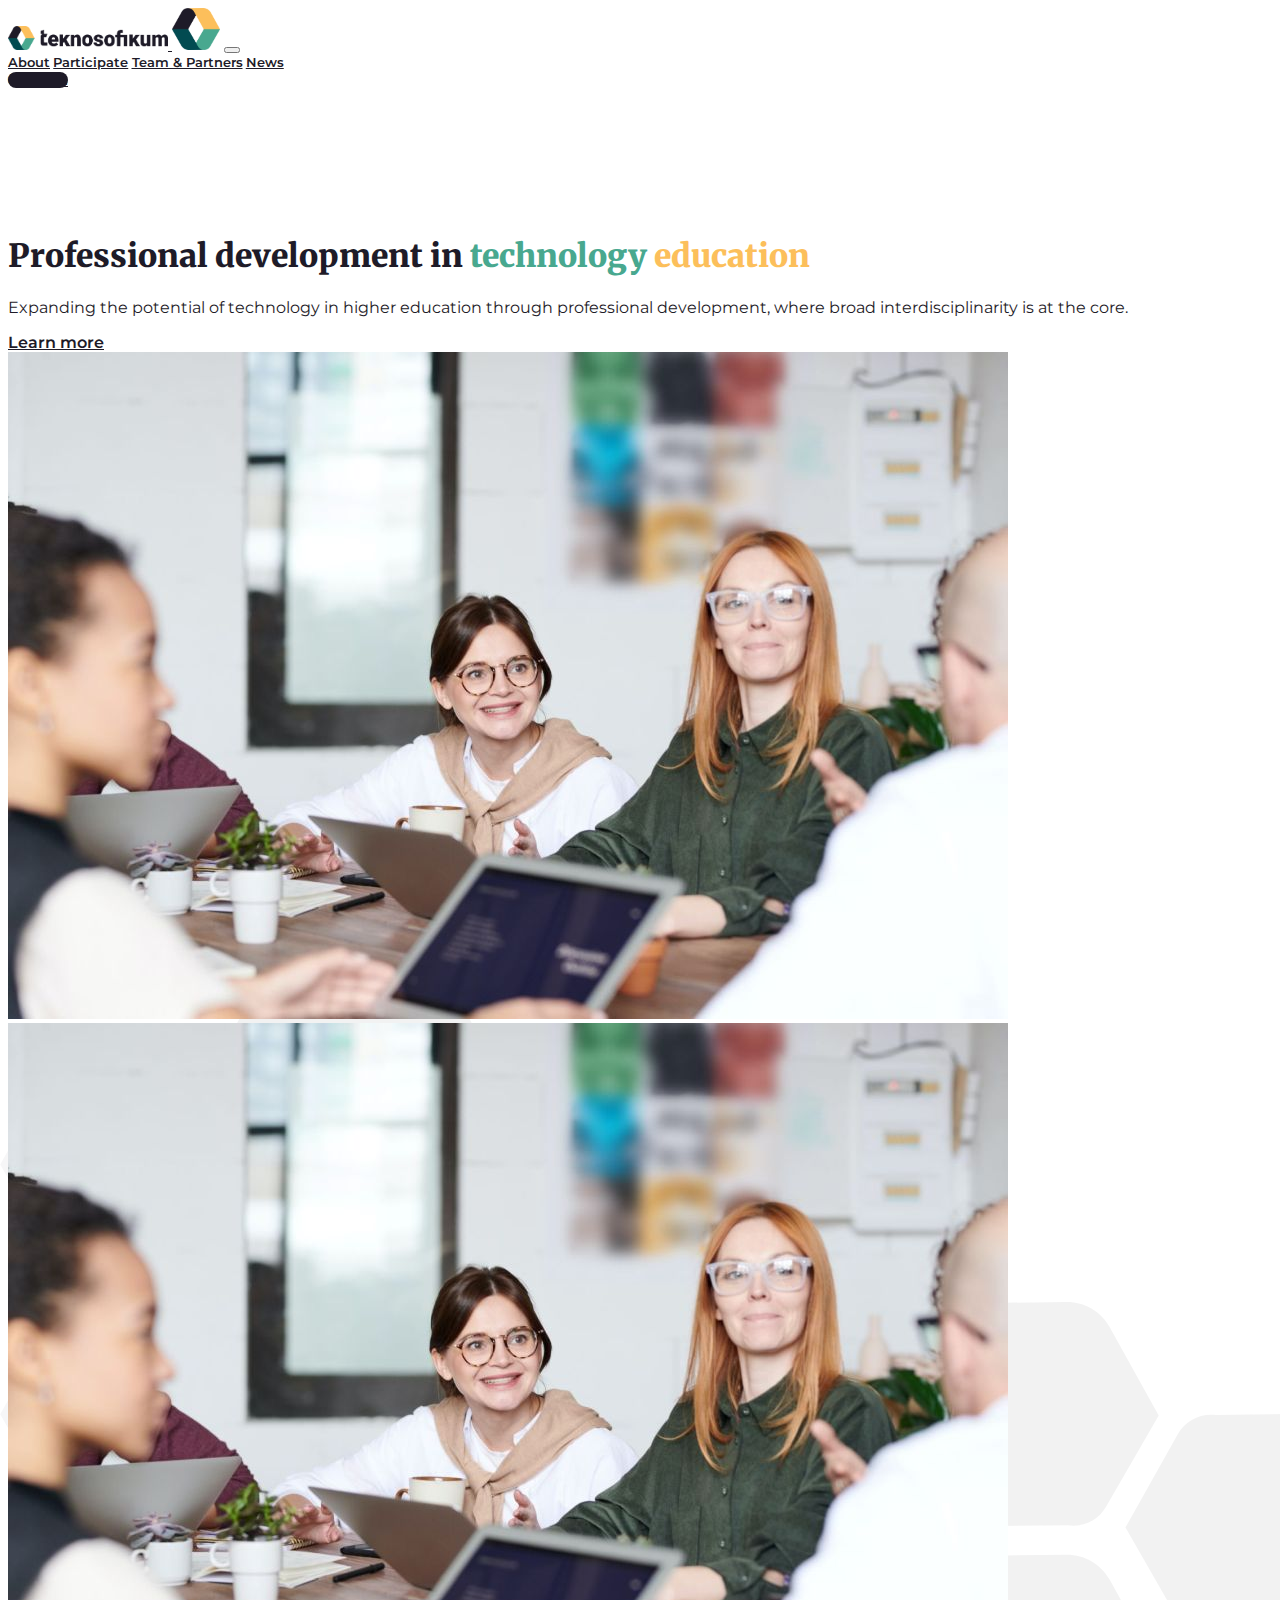
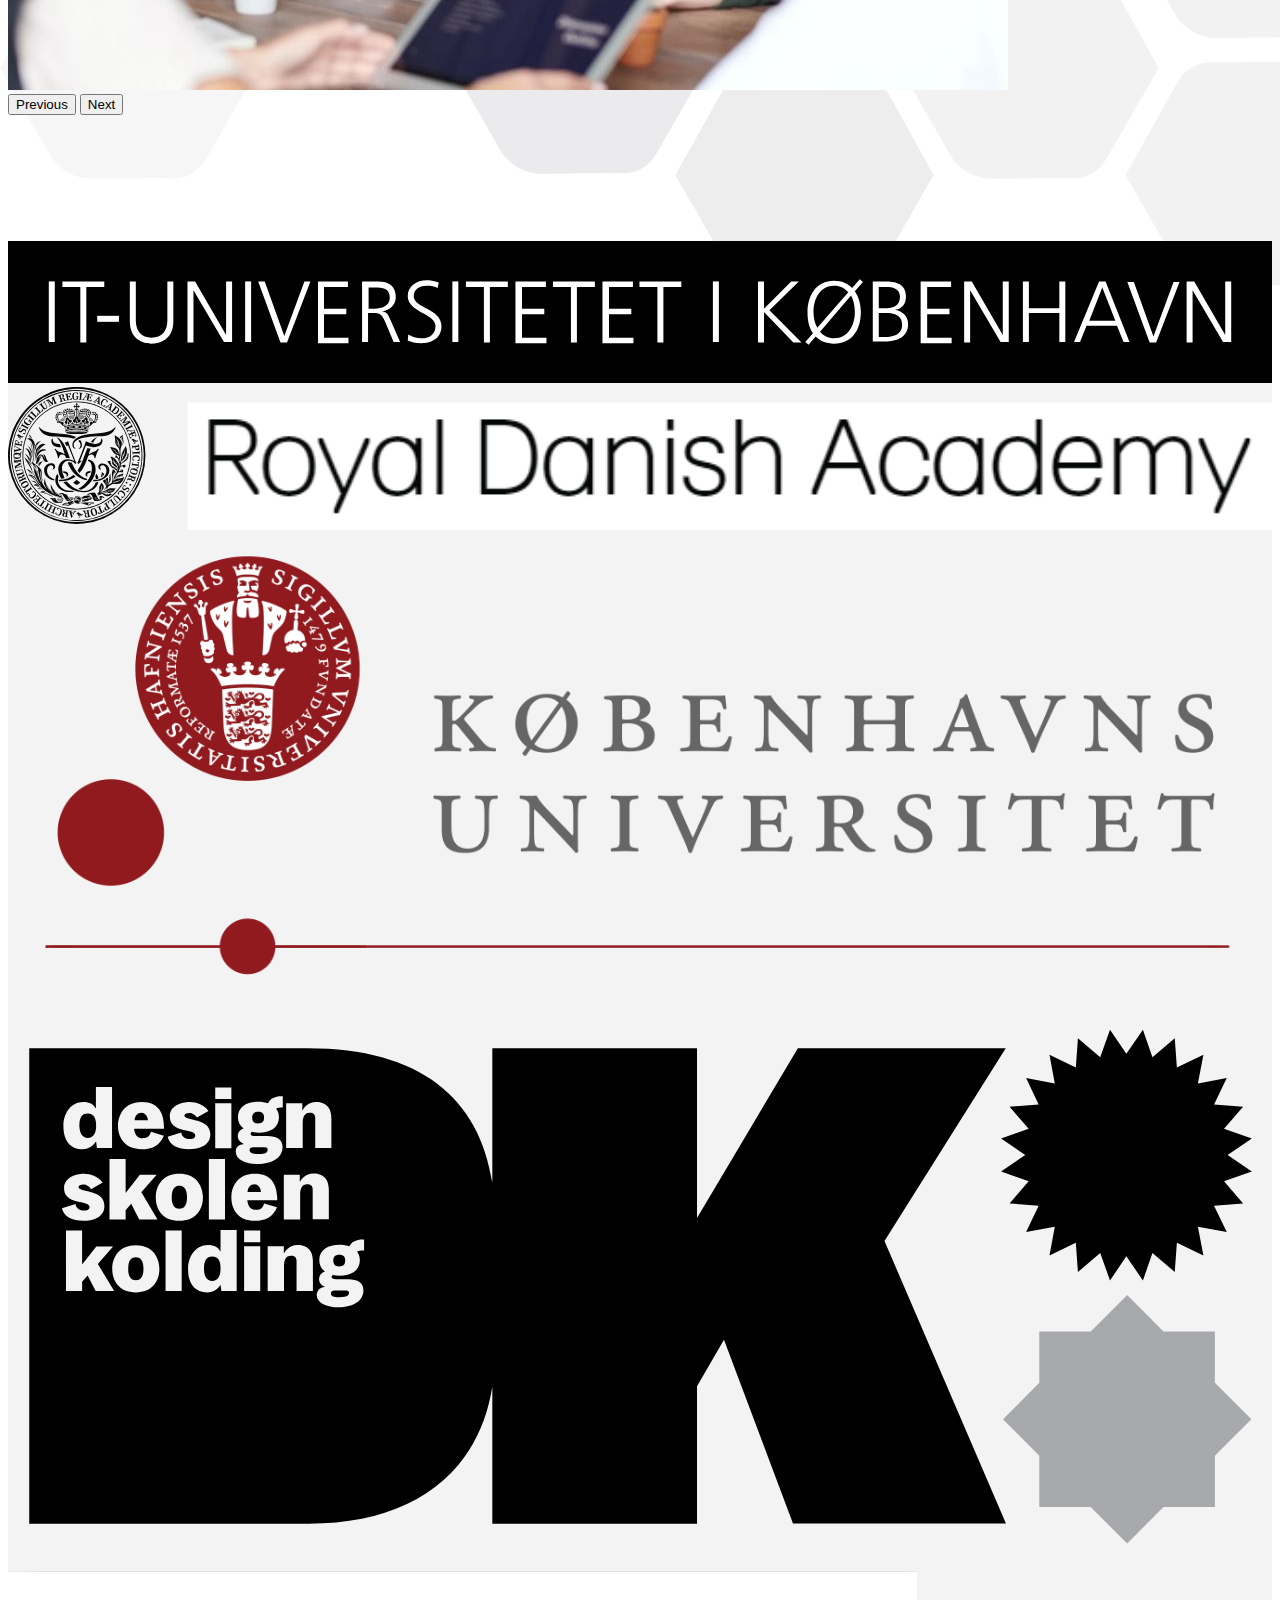
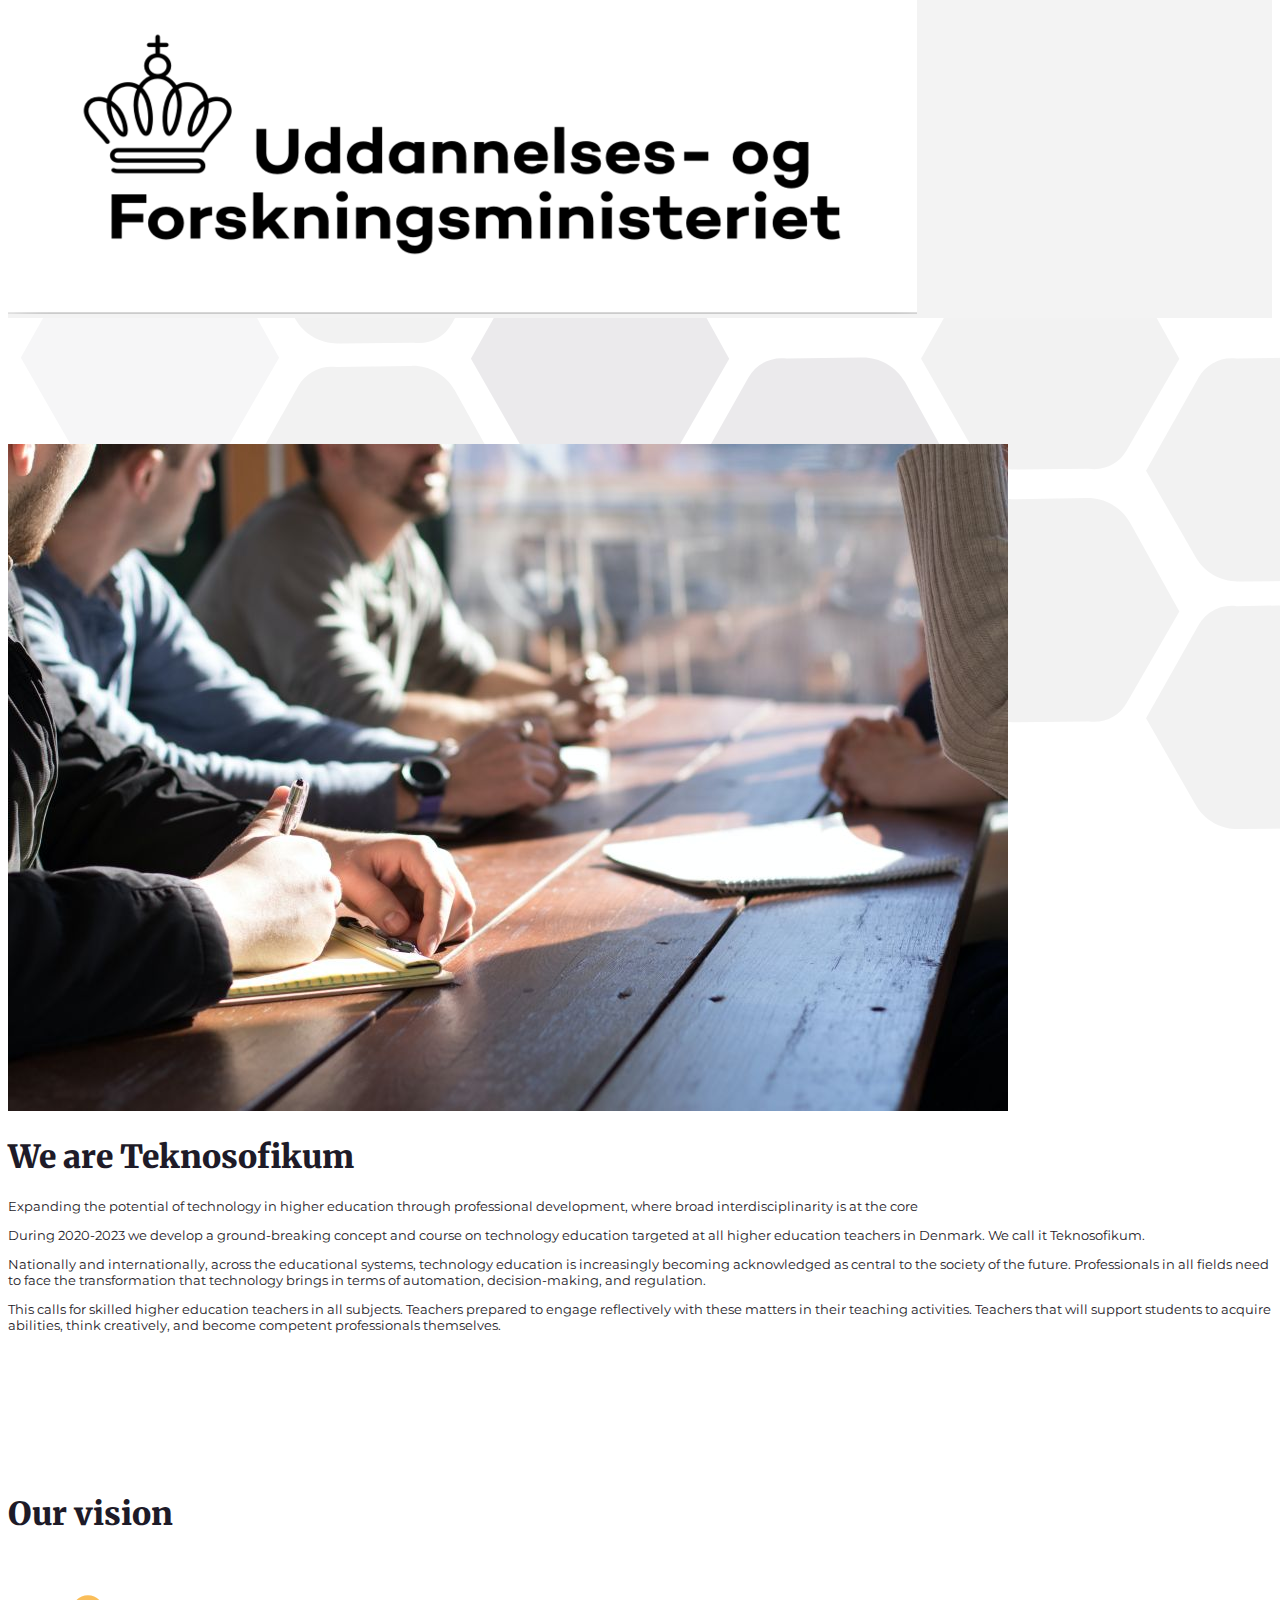
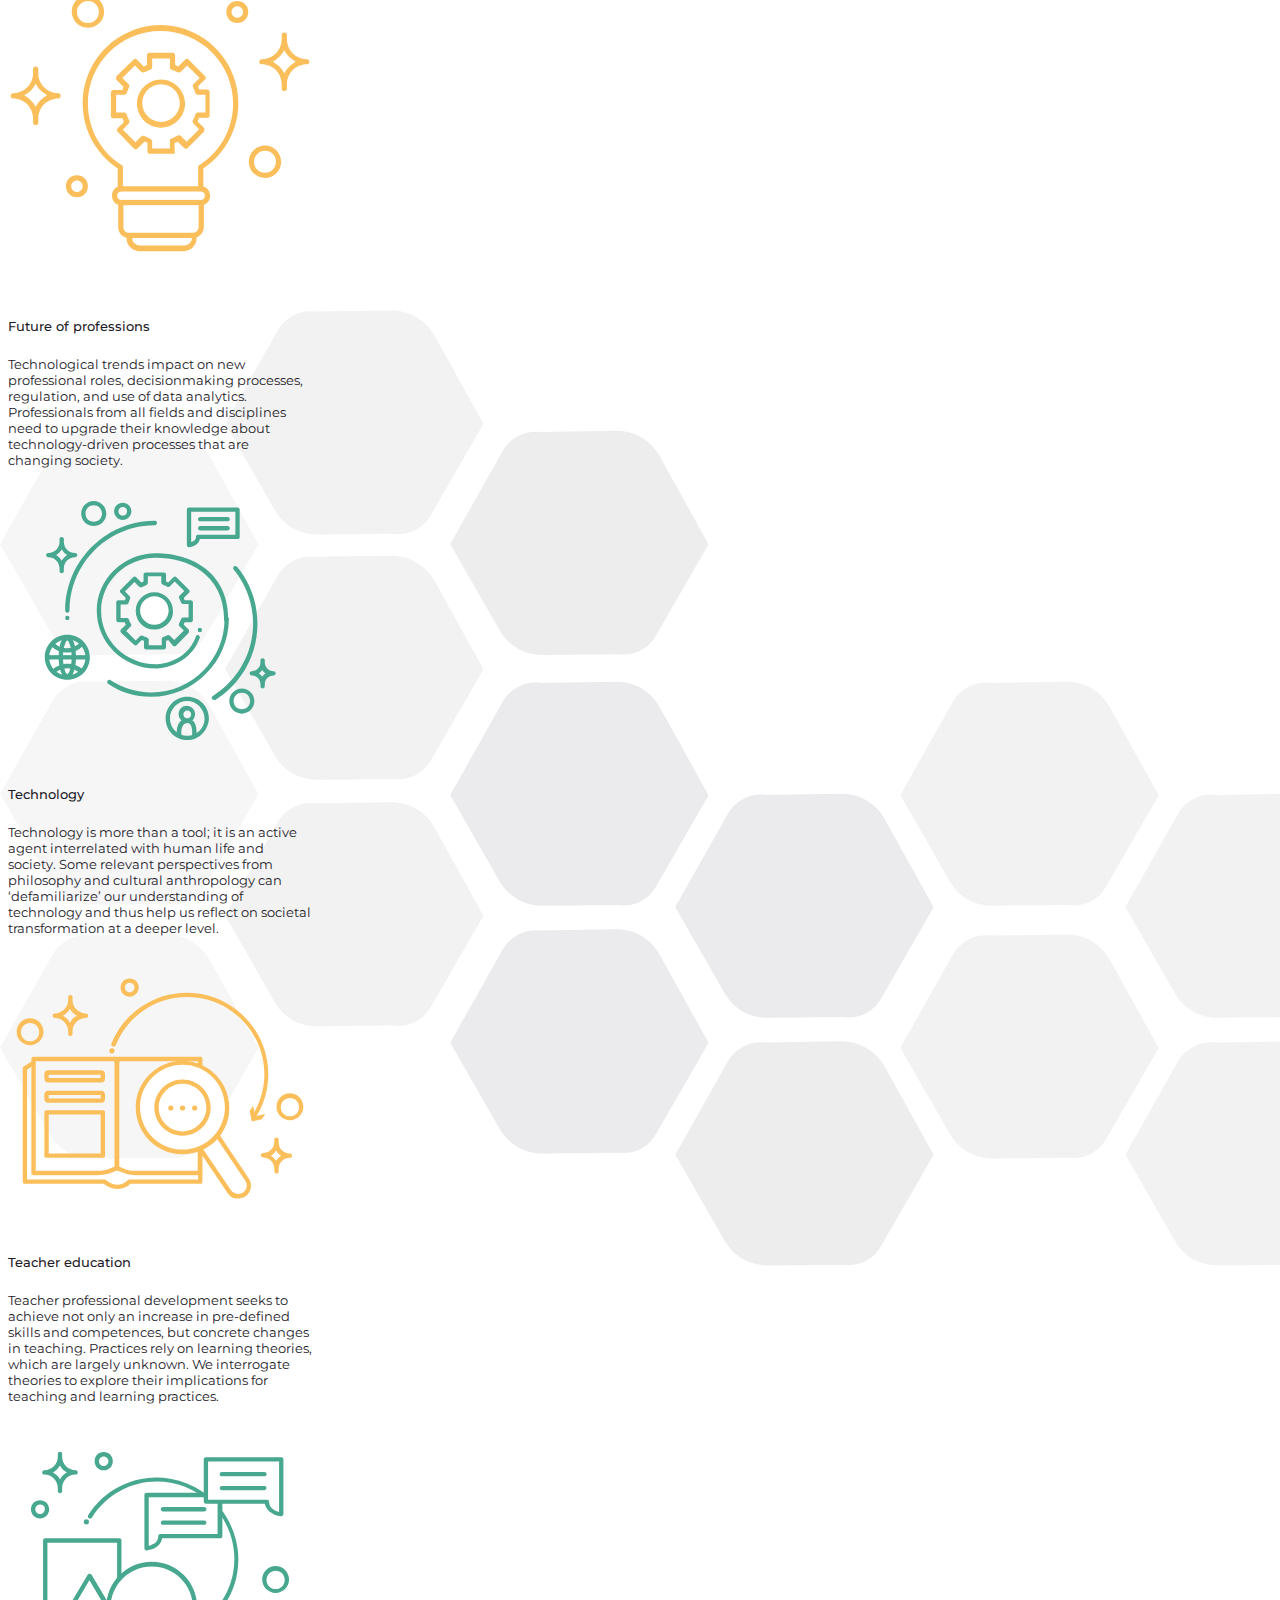
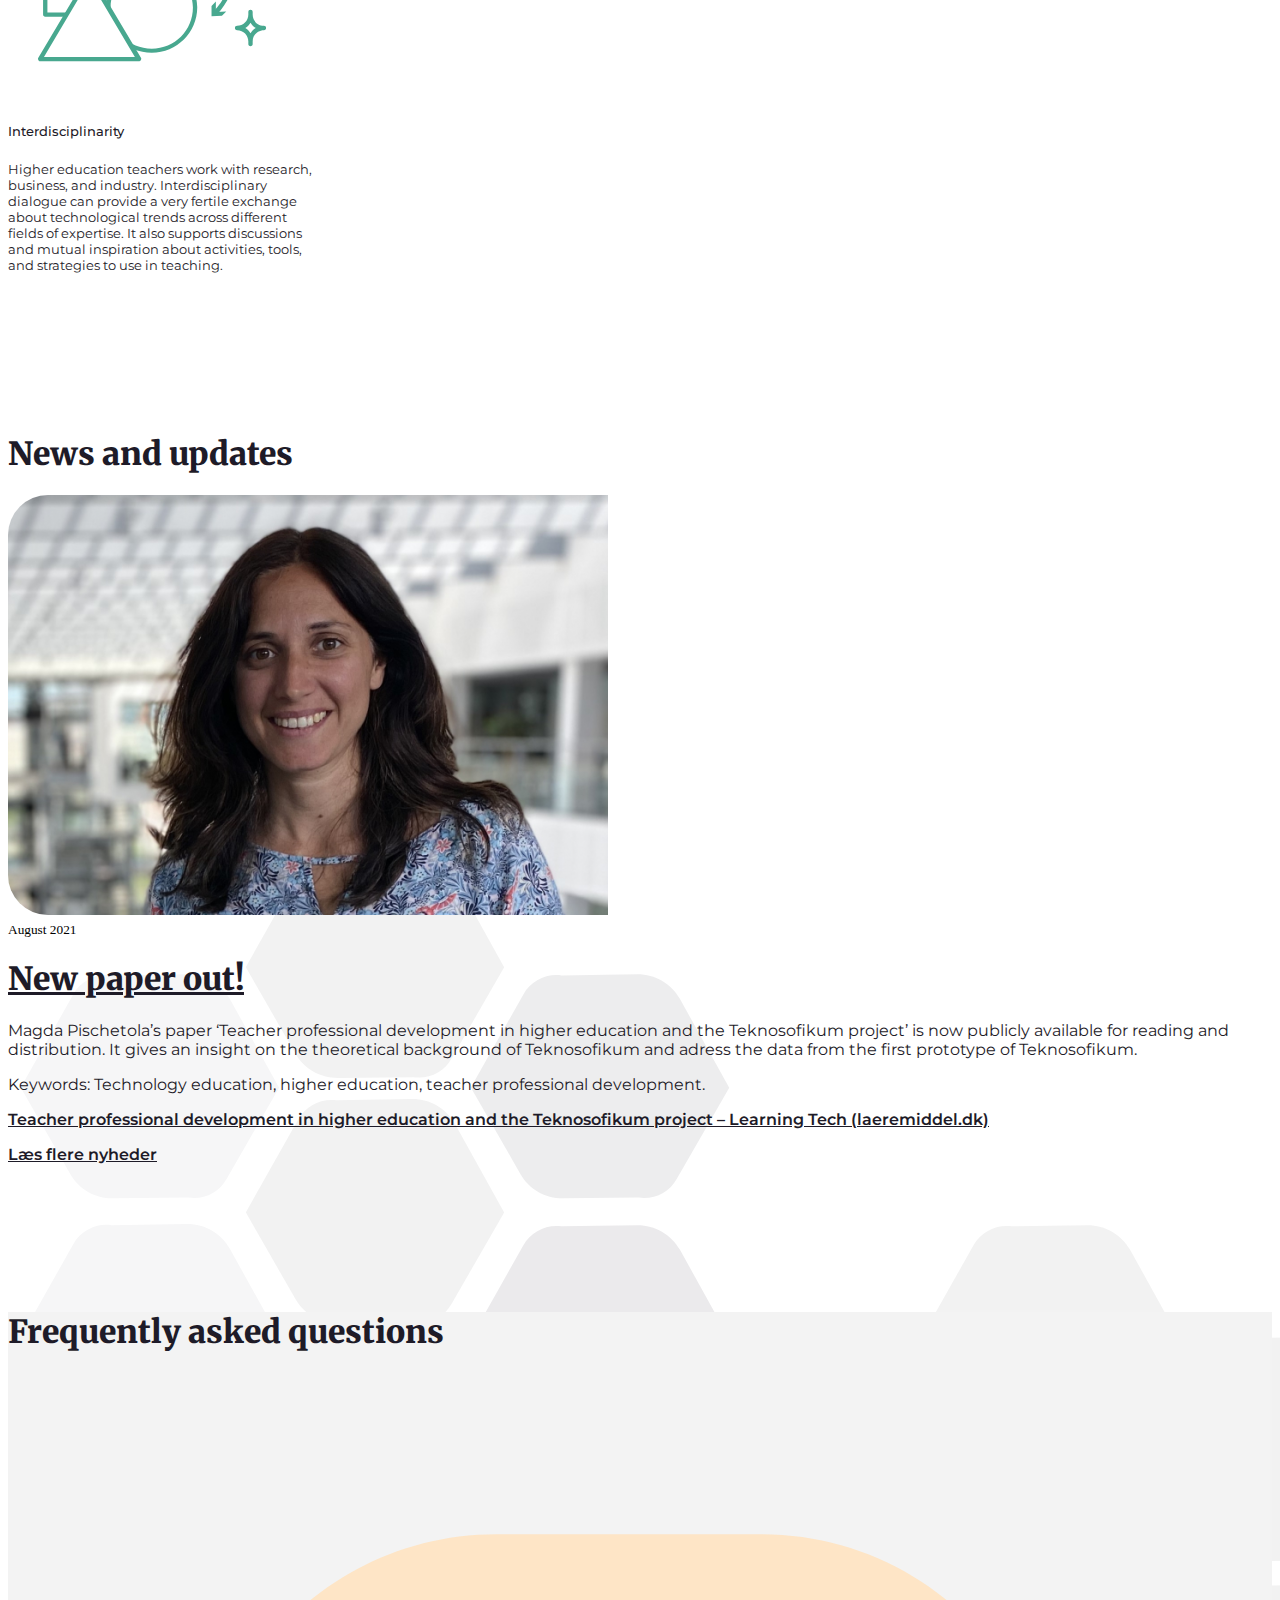
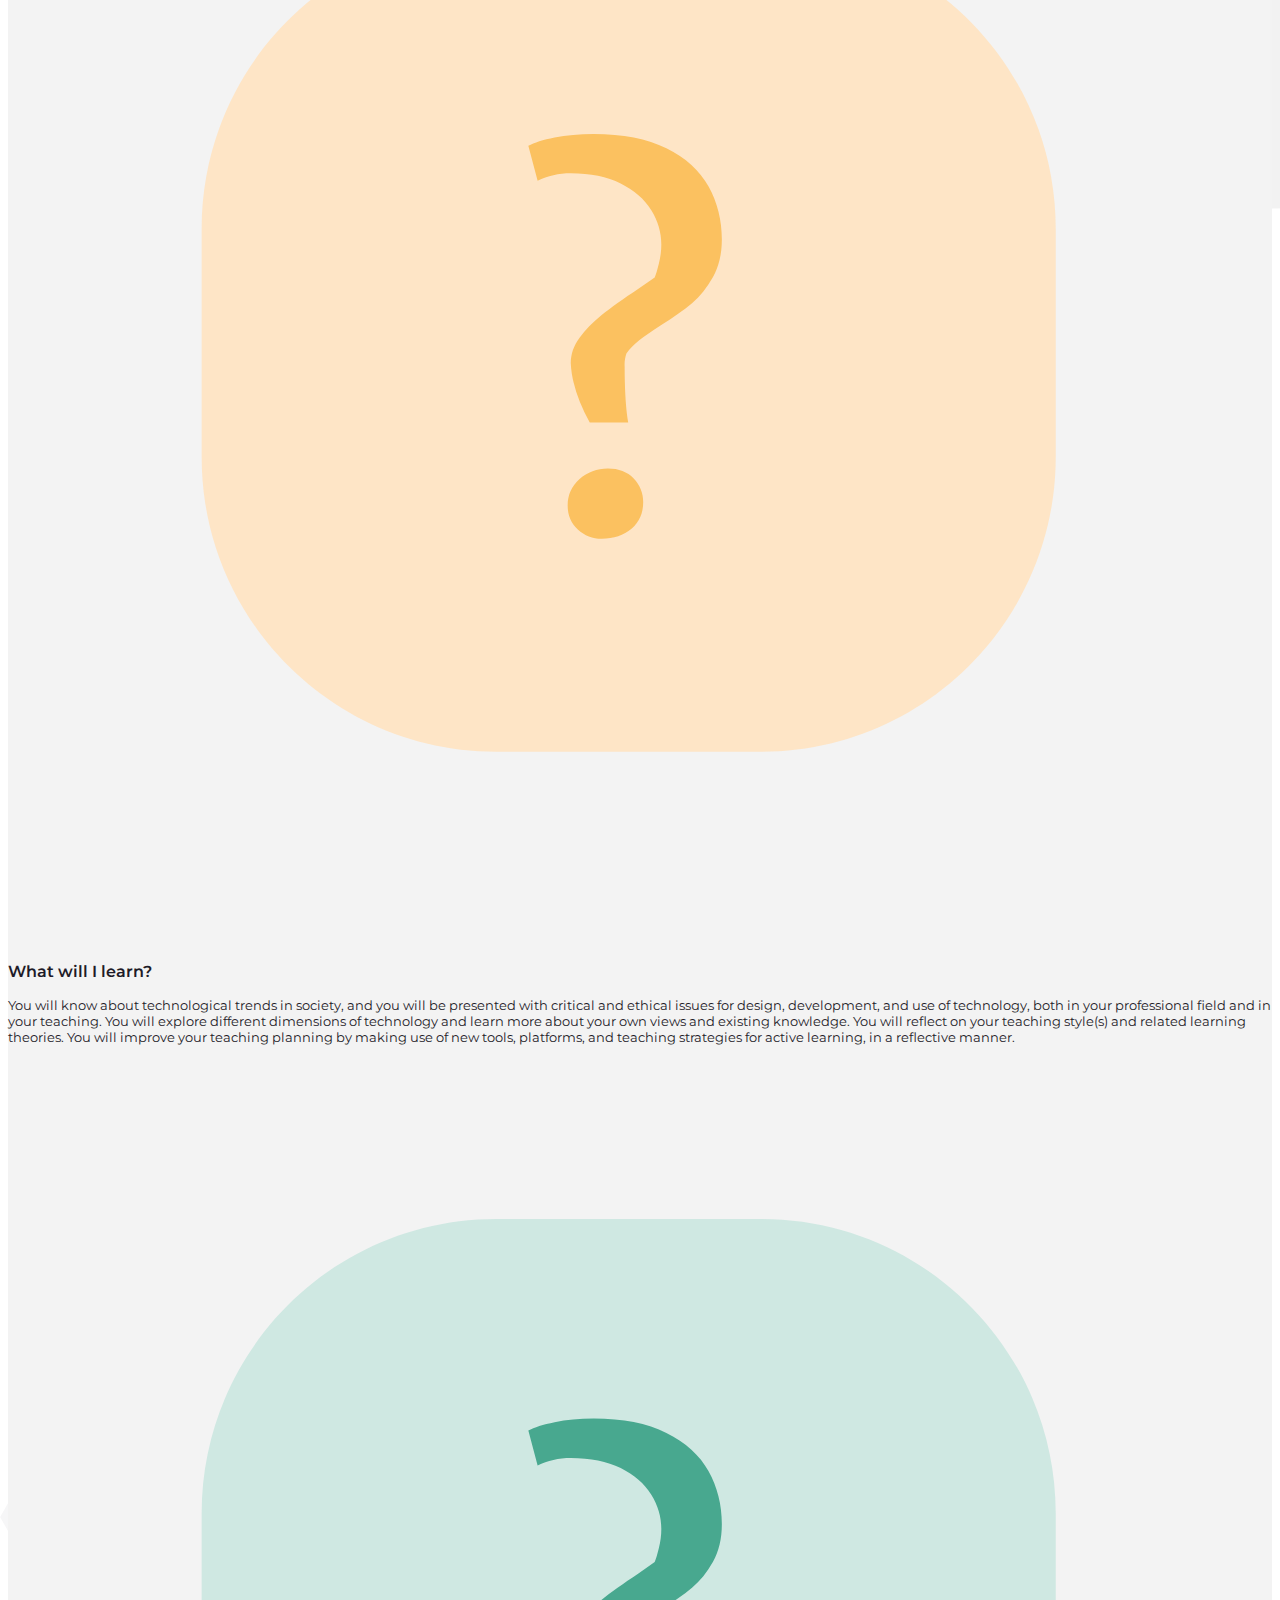
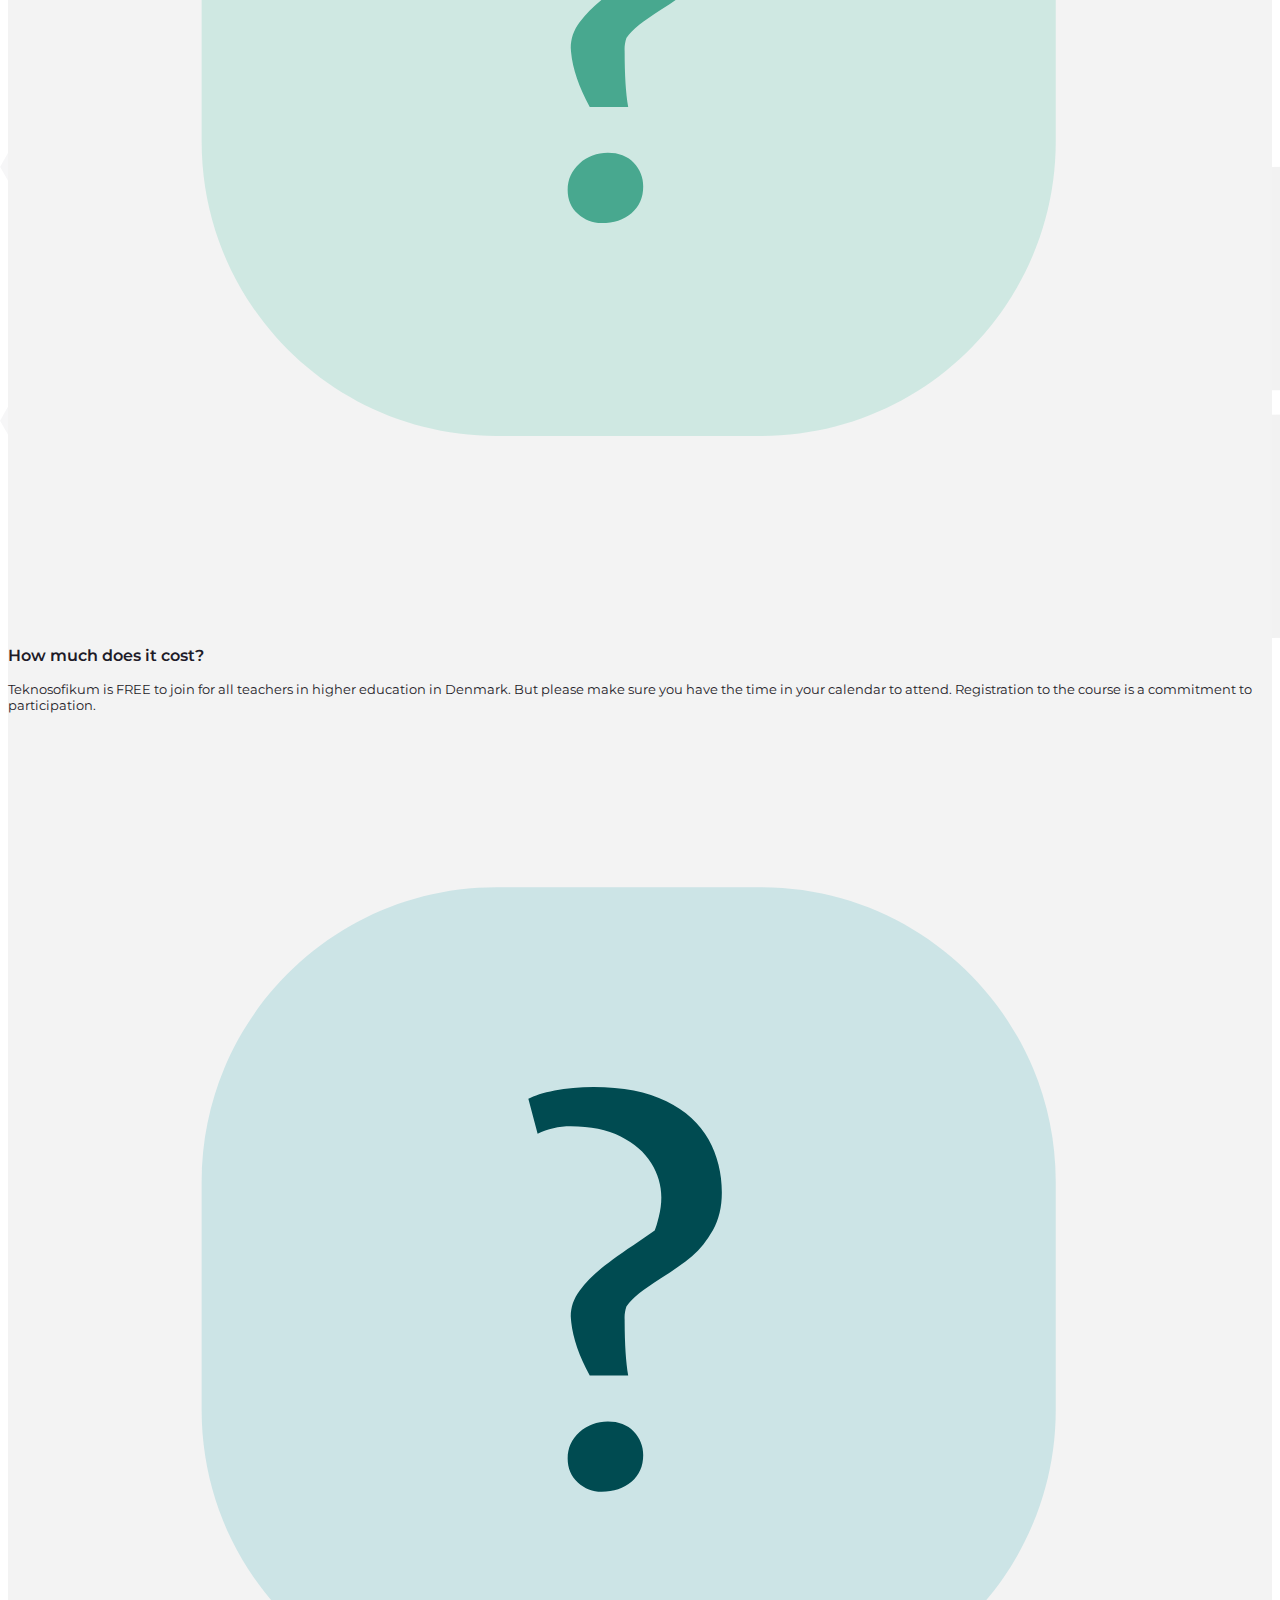
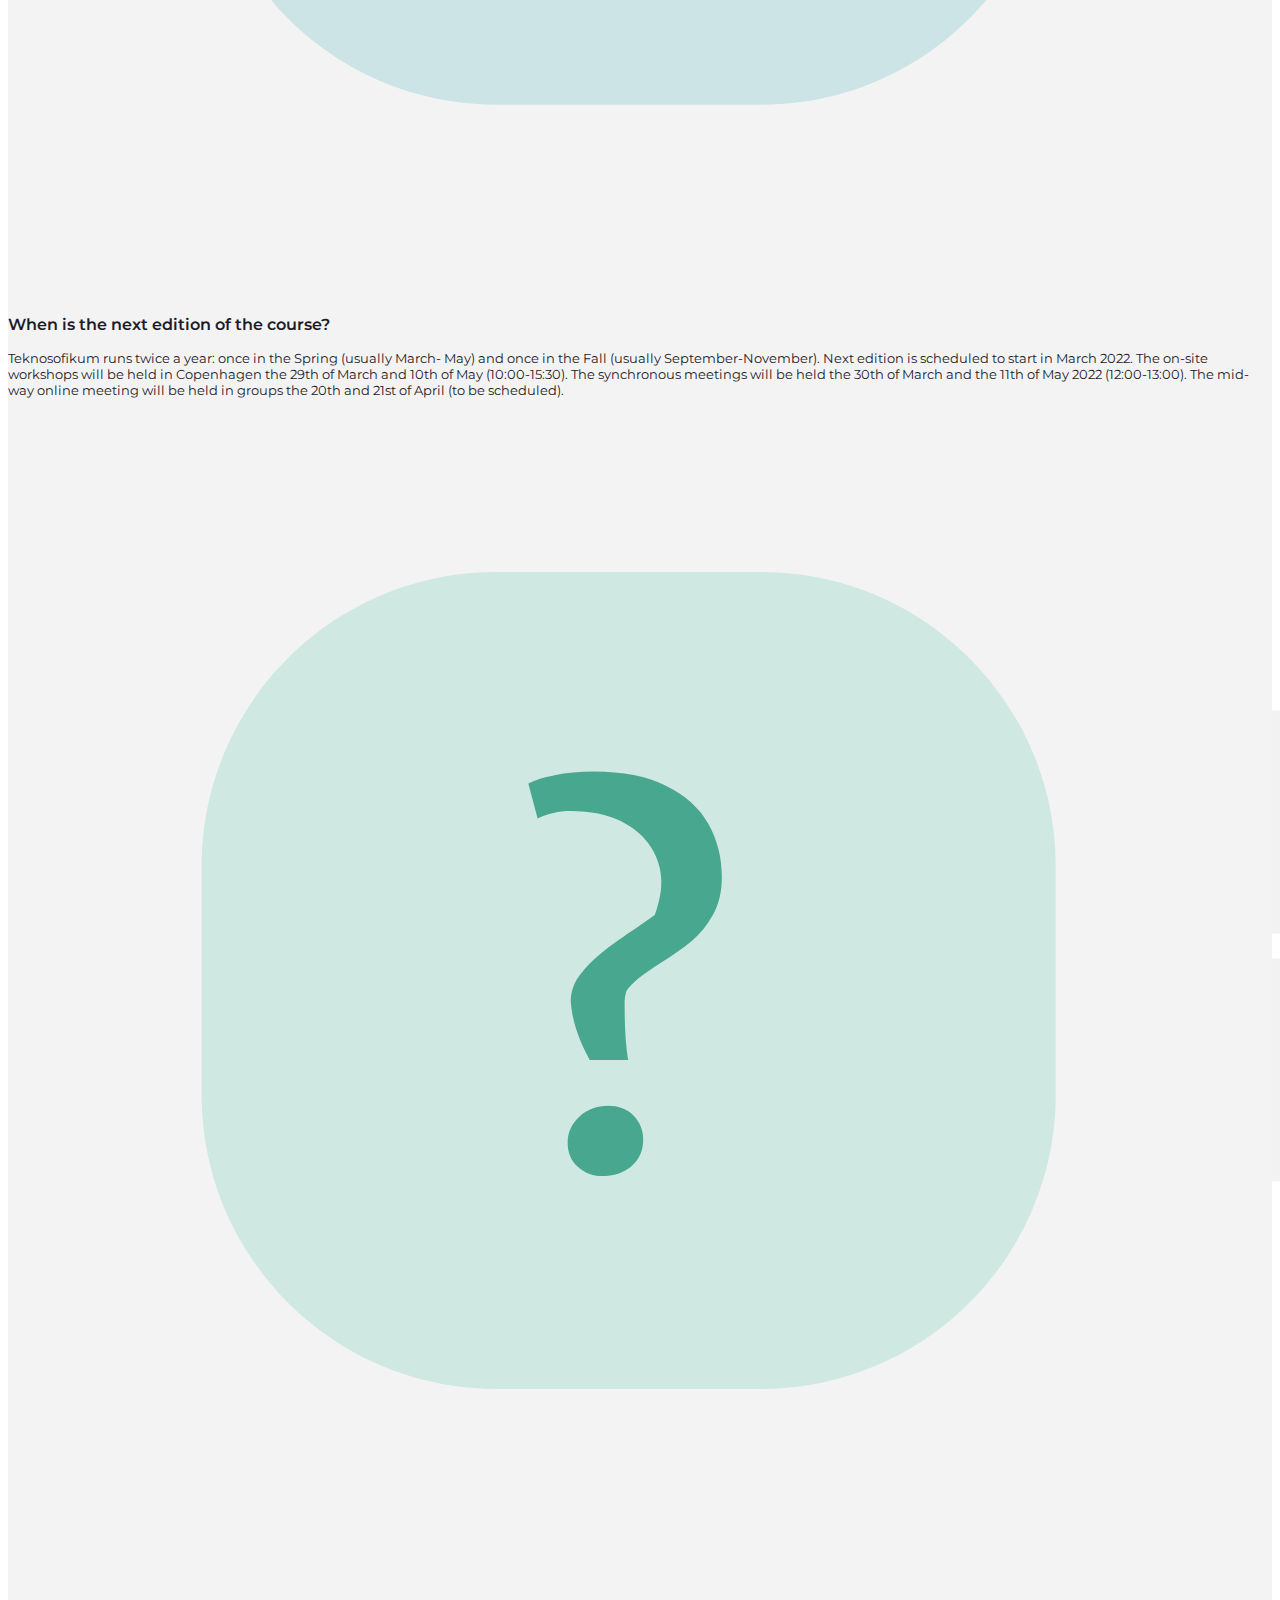
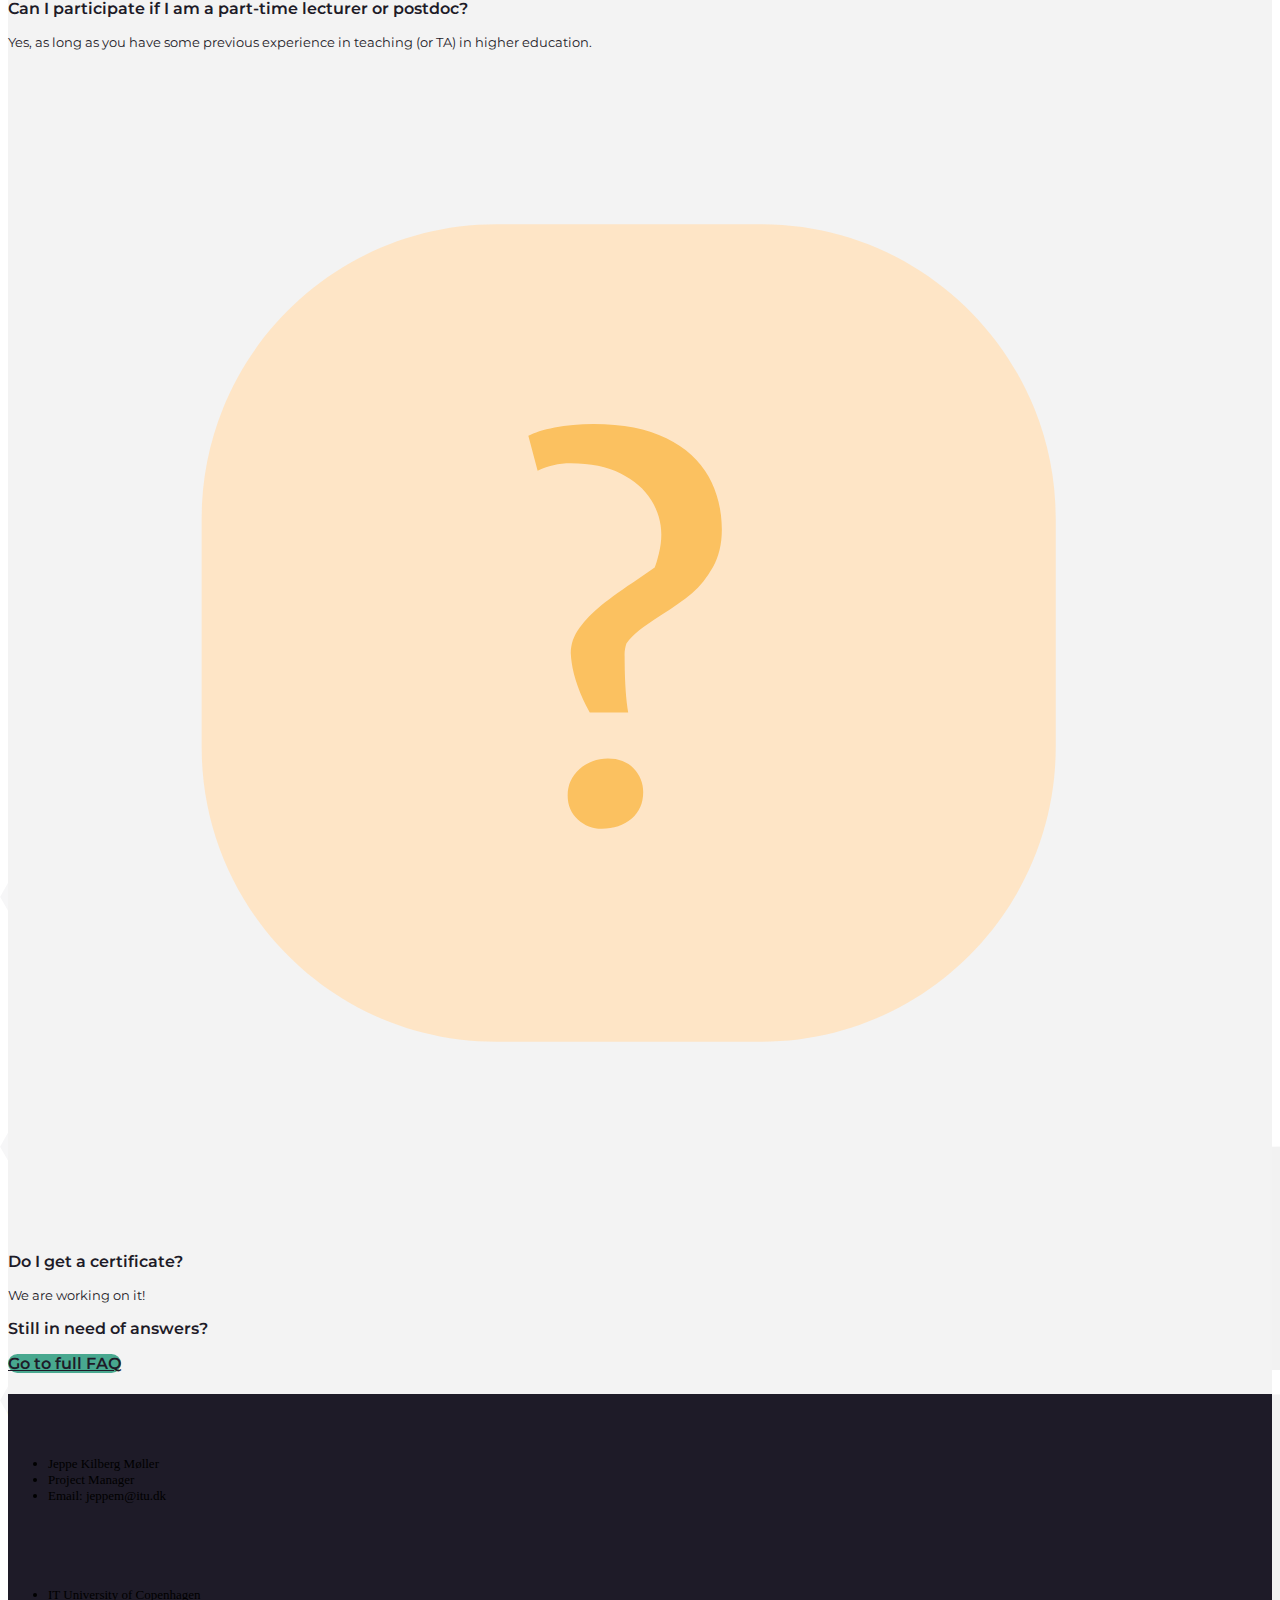
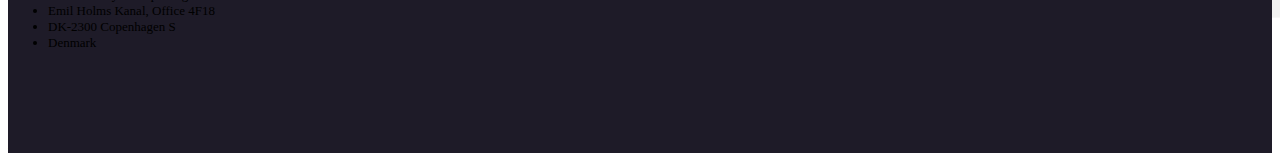
==== index.html @ 3be3a936 "Update index.html" ====
<!DOCTYPE html>
<html lang="en">
  <head>
    <meta charset="UTF-8" />
    <meta name="viewport" content="width=device-width, initial-scale=1.0" />
    <link
      href="https://cdn.jsdelivr.net/npm/bootstrap@5.1.3/dist/css/bootstrap.min.css"
      rel="stylesheet"
      integrity="sha384-1BmE4kWBq78iYhFldvKuhfTAU6auU8tT94WrHftjDbrCEXSU1oBoqyl2QvZ6jIW3"
      crossorigin="anonymous"
    />
    <link rel="stylesheet" type="text/css" href="style.css" />
    <title>Teknosofikum</title>
  </head>
  <body>
    <!-- Navbar -->
    <nav class="navbar navbar-expand-lg navbar-light">
      <div class="container">
        <a class="navbar-brand" href="index.html"
          ><img
            src="/pics/Logo-w-Logotype.png"
            class="img-fluid d-none d-md-block"
            style="width: 10rem"
            alt="logo" />
          <img
            src="/pics/Logo.png"
            class="img-fluid d-md-none"
            style="width: 3rem"
            alt="logo"
        /></a>
        <button
          class="navbar-toggler"
          type="button"
          data-bs-toggle="collapse"
          data-bs-target="#navbarNavAltMarkup"
          aria-controls="navbarNavAltMarkup"
          aria-expanded="false"
          aria-label="Toggle navigation"
        >
          <span class="navbar-toggler-icon"></span>
        </button>
        <div
          class="collapse navbar-collapse justify-content-end navbar-links"
          id="navbarNavAltMarkup"
        >
          <a
            class="nav-link text-decoration-none text-dark mx-3"
            href="about.html"
            >About</a
          >
          <a
            class="nav-link text-decoration-none text-dark mx-3"
            href="participate.html"
            >Participate</a
          >
          <a
            class="nav-link text-decoration-none text-dark mx-3"
            href="partners.html"
            >Team & Partners</a
          >
          <a
            class="nav-link text-decoration-none text-dark mx-3"
            href="news.html"
            >News</a
          >
        </div>
        <div class="justify-content-end">
          <a
            class="btn purple-bg text-light navbar-links rounded-edges px-3 py-1"
            href="https://teknosofikum.itu.dk/my/"
            role="button"
            ><i class="bi bi-globe me-2"></i>Sign in</a
          >
        </div>
      </div>
    </nav>
    <!-- First section of the page with gallery -->
    <section class="full-screen">
      <div class="container">
        <div class="row justify-content-between align-items-center gx-5">
          <div class="col-sm-6">
            <h1>
              Professional development in
              <span class="light-green">technology</span>
              <span class="orange">education</span>
            </h1>
            <p class="mt-3">
              Expanding the potential of technology in higher education through
              professional development, where broad interdisciplinarity is at
              the core.
            </p>
            <a
              class="btn btn-warning text-light mb-5 mt-3 rounded-edges px-4"
              href="about.html"
              role="button"
              >Learn more</a
            >
          </div>
          <div class="col-sm-6">
            <div
              id="carouselExampleControls"
              class="carousel slide"
              data-bs-ride="carousel"
            >
              <div class="carousel-inner">
                <div class="carousel-item active">
                  <img
                    src="/pics/Front Page/Header Billede.jpg"
                    class="d-block w-100"
                    alt="Group of people"
                  />
                </div>
                <div class="carousel-item">
                  <img
                    src="/pics/Front Page/Header Billede.jpg"
                    class="d-block w-100"
                    alt="Group of people"
                  />
                </div>
              </div>
              <button
                class="carousel-control-prev"
                type="button"
                data-bs-target="#carouselExampleControls"
                data-bs-slide="prev"
              >
                <span
                  class="carousel-control-prev-icon"
                  aria-hidden="true"
                ></span>
                <span class="visually-hidden">Previous</span>
              </button>
              <button
                class="carousel-control-next"
                type="button"
                data-bs-target="#carouselExampleControls"
                data-bs-slide="next"
              >
                <span
                  class="carousel-control-next-icon"
                  aria-hidden="true"
                ></span>
                <span class="visually-hidden">Next</span>
              </button>
            </div>
          </div>
        </div>
      </div>
    </section>
    <!--Partners logos -->
    <section>
      <div class="container-fluid">
        <a href="partners.html#partners">
          <div class="row justify-content-evenly align-items-center p-4 grey-bg">
            <div class="col-sm-6 col-md-2">
              <img
                src="/pics/Team & Partners/Partner Logoer/ITU_logo_DK eps.svg"
                class="img-fluid my-4"
                alt="ITU"
              />
            </div>
            <div class="col-sm-6 col-md-2">
              <img
                src="/pics/Team & Partners/Partner Logoer/royaldanishacademy.svg"
                class="img-fluid my-4"
                alt="KDAK"
              />
            </div>
            <div class="col-sm-6 col-md-2">
              <img
                src="/pics/Team & Partners/Partner Logoer/ku_logo_dk_hh.png"
                class="img-fluid my-4"
                alt="KU"
              />
            </div>
            <div class="col-sm-6 col-md-2">
              <img
                src="/pics/Team & Partners/Partner Logoer/designskolen.svg"
                class="img-fluid my-4 p-4"
                alt="designskolen"
              />
            </div>
            <div class="col-sm-6 col-md-2">
              <img
                src="/pics/Team & Partners/Partner Logoer/uddannelses-forskningsministeriet.png"
                class="img-fluid my-4"
                alt="uddannelses-forskningsministeriet"
              />
            </div>
          </div>
        </a>
      </div>
    </section>
    <!-- We are Teknosofikum section -->
    <section class="full-screen">
      <div class="container">
        <div class="row align-items-center">
          <div class="col-sm-6">
            <img
              src="/pics/Front Page/We are Teknosofikum.jpg"
              class="img-fluid mb-3"
              alt="meeting photo"
            />
          </div>
          <div class="col-sm-5 offset-sm-1">
            <h1>We are Teknosofikum</h1>
            <div class="small-text">
              <p class="fw-bold">
                Expanding the potential of technology in higher education
                through professional development, where broad
                interdisciplinarity is at the core
              </p>
              <p>
                During 2020-2023 we develop a ground-breaking concept and course
                on technology education targeted at all higher education
                teachers in Denmark. We call it Teknosofikum.
              </p>
              <p>
                Nationally and internationally, across the educational systems,
                technology education is increasingly becoming acknowledged as
                central to the society of the future. Professionals in all
                fields need to face the transformation that technology brings in
                terms of automation, decision-making, and regulation.
              </p>
              <p>
                This calls for skilled higher education teachers in all
                subjects. Teachers prepared to engage reflectively with these
                matters in their teaching activities. Teachers that will support
                students to acquire abilities, think creatively, and become
                competent professionals themselves.
              </p>
            </div>
          </div>
        </div>
      </div>
    </section>
    <!-- Section containing four visions -->
    <section class="mt-5">
      <div class="container">
        <div class="row justify-content-center align-items-center">
          <div class="col-sm-12 text-sm-center">
            <h1 class="mt-5">Our vision</h1>
          </div>
        </div>

        <div class="row mt-5 justify-content-evenly text-center">
          <div class="card rounded-edges shadow col-md-6 mb-3" style="width: 19rem">
            <img
              src="/pics/About/Piktogrammer/Future of Professions.svg"
              class="card-img-top h-50 p-4"
              alt="piktogram1"
            />
            <div class="card-body">
              <h5 class="card-title">Future of professions</h5>
              <p class="card-text small-text">
                Technological trends impact on new professional roles,
                decisionmaking processes, regulation, and use of data analytics.
                Professionals from all fields and disciplines need to upgrade
                their knowledge about technology-driven processes that are
                changing society.
              </p>
            </div>
          </div>
          <div class="card rounded-edges shadow col-md-6 mb-3" style="width: 19rem">
            <img
              src="/pics/About/Piktogrammer/Technology.svg"
              class="card-img-top h-50 p-4"
              alt="piktogram2"
            />
            <div class="card-body">
              <h5 class="card-title">Technology</h5>
              <p class="card-text small-text">
                Technology is more than a tool; it is an active agent
                interrelated with human life and society. Some relevant
                perspectives from philosophy and cultural anthropology can
                ‘defamiliarize’ our understanding of technology and thus help us
                reflect on societal transformation at a deeper level.
              </p>
            </div>
          </div>
          <div class="card rounded-edges shadow col-md-6 mb-3" style="width: 19rem">
            <img
              src="/pics/About/Piktogrammer/Teacher Education.svg"
              class="card-img-top h-50 p-4"
              alt="piktogram3"
            />
            <div class="card-body">
              <h5 class="card-title">Teacher education</h5>
              <p class="card-text small-text">
                Teacher professional development seeks to achieve not only an
                increase in pre-defined skills and competences, but concrete
                changes in teaching. Practices rely on learning theories, which
                are largely unknown. We interrogate theories to explore their
                implications for teaching and learning practices.
              </p>
            </div>
          </div>
          <div class="card rounded-edges shadow col-md-6 mb-3" style="width: 19rem">
            <img
              src="/pics/About/Piktogrammer/Interdisciplinary.svg"
              class="card-img-top h-50 p-4"
              alt="piktogram4"
            />
            <div class="card-body">
              <h5 class="card-title">Interdisciplinarity</h5>
              <p class="card-text small-text">
                Higher education teachers work with research, business, and
                industry. Interdisciplinary dialogue can provide a very fertile
                exchange about technological trends across different fields of
                expertise. It also supports discussions and mutual inspiration
                about activities, tools, and strategies to use in teaching.
              </p>
            </div>
          </div>
        </div>
      </div>
    </section>
    <!-- Section containing news -->
    <section class="full-screen">
      <div class="container">
        <div class="row">
          <div class="col-sm-12">
            <h1 class="my-5">News and updates</h1>
          </div>
        </div>

        <div class="row shadow g-0 rounded-edges bg-light">
              <div class="col-md-6">
                <img
                  src="/pics/News/Event-Magda-600x420.png"
                  class="img-fluid pic-round-edge-left"
                  alt="photo of Magda"
                />
              </div>
              <div class="col-md-6">
                    <small class="text-muted mx-5">August 2021</small>
                  <a href="news.html" class="text-decoration-none text-dark"><h1 class="mt-3 mx-5">New paper out!</h1></a>
                  <p class="mx-5">
                    Magda Pischetola’s paper ‘Teacher professional development
                    in higher education and the Teknosofikum project’ is now
                    publicly available for reading and distribution. It gives an
                    insight on the theoretical background of Teknosofikum and
                    adress the data from the first prototype of Teknosofikum.
                  </p>
                  <p class="mx-5">
                    Keywords: Technology education, higher education, teacher
                    professional development.
                  </p>

                  <p class="mx-5">
                    <a
                      href="https://learningtech.laeremiddel.dk/laes-learning-tech/learning-tech-10/teacher-professional-development-in-higher-education-and-the-teknosofikum-project/"
                      class="text-decoration-none text-dark"
                    >
                      
                      Teacher professional development in higher education and
                      the Teknosofikum project – Learning Tech (laeremiddel.dk)
                    </a>
                  </p>
                  </div>               
          </div>
        </div>
        <!-- <div class="row mt-5 justify-content-between">
          <div class="card rounded-edges shadow col-sm-6 mb-3">
            <div class="row g-0">
              <div class="col-md-6">
                <img
                  src="/pics/News/christin-hume-mfB1B1s4sMc-unsplash-600x400.jpg"
                  class="img-fluid rounded-edges"
                  alt="..."
                />
              </div>
              <div class="col-md-6">
                <a href="news.html" class="text-decoration-none text-dark">
                  <div class="card-body">
                    <p class="card-text">
                      <small class="text-muted">May 2021</small>
                    </p>
                    <h1 class="card-title mt-3">First prototype</h1>
                  </div>
                </a>
              </div>
            </div>
          </div>

          <div class="card rounded-edges shadow col-sm-6 mb-3">
            <div class="row g-0">
              <div class="col-md-6">
                <img
                  src="/pics/News/Digitale-kompetencer-beskaret.png"
                  class="img-fluid rounded-edges"
                  alt="..."
                />
              </div>
              <div class="col-md-6">
                <a href="news.html" class="text-decoration-none text-dark">
                  <div class="card-body">
                    <p class="card-text">
                      <small class="text-muted">January 2020</small>
                    </p>
                    <h1 class="card-title mt-3">Teknosofikum aims to..</h1>
                  </div>
                </a>
              </div>
            </div>
          </div>
        </div> -->
        <div class="row justify-content-center">
          <a
            class="btn btn-warning text-light col-sm-2 my-5 rounded-edges px-5"
            href="news.html"
            role="button"
            >Læs flere nyheder</a
          >
        </div>
      </div>
    </section>
    <!-- section - FAQ  -->
    <section class="grey-bg">
      <div class="container">
        <div class="row">
          <div class="col-sm-6 my-5">
            <h1>Frequently asked questions</h1>
          </div>
        </div>

        <div class="row align-items-start justify-content-evenly">
          <div class="col-sm-4">
            <img src="/pics/Front Page/Gul.svg" class="w-25" alt="yellow questionmark">
            <p class="small-headline">What will I learn?</p>
            <p class="small-text">
              You will know about technological trends in society, and you
                  will be presented with critical and ethical issues for design,
                  development, and use of technology, both in your professional
                  field and in your teaching. You will explore different
                  dimensions of technology and learn more about your own views
                  and existing knowledge. You will reflect on your teaching
                  style(s) and related learning theories. You will improve your
                  teaching planning by making use of new tools, platforms, and
                  teaching strategies for active learning, in a reflective
                  manner.
            </p>
          </div>
          <div class="col-sm-4">
            <img src="/pics/Front Page/Blågrøn lys.svg" class="w-25" alt="green questionmark">
            <p class="small-headline">How much does it cost?</p>
            <p class="small-text">
              Teknosofikum is FREE to join for all teachers in higher
                  education in Denmark. But please make sure you have the time
                  in your calendar to attend. Registration to the course is a
                  commitment to participation.
            </p>
          </div>
          <div class="col-sm-4">
            <img src="/pics/Front Page/Blå.svg" class="w-25" alt="blue questionmark">
            <p class="small-headline">When is the next edition of the course?</p>
            <p class="small-text">
              Teknosofikum runs twice a year: once in the Spring (usually
                  March- May) and once in the Fall (usually September-November).
                  Next edition is scheduled to start in March 2022. The on-site
                  workshops will be held in Copenhagen the 29th of March and
                  10th of May (10:00-15:30). The synchronous meetings will be
                  held the 30th of March and the 11th of May 2022 (12:00-13:00).
                  The mid-way online meeting will be held in groups the 20th and
                  21st of April (to be scheduled).
            </p>
          </div>
        </div>
        <div class="row align-items-start justify-content-evenly">
          <div class="col-sm-4">
            <img src="/pics/Front Page/Blågrøn lys.svg" class="w-25" alt="blue-green questionmark">
            <p class="small-headline">Can I participate if I am a part-time lecturer or postdoc?</p>
            <p class="small-text">
              Yes, as long as you have some previous experience in teaching
                  (or TA) in higher education.
            </p>
          </div>
          <div class="col-sm-4">
            <img src="/pics/Front Page/Gul.svg" class="w-25" alt="yellow questionmark">
            <p class="small-headline">Do I get a certificate?</p>
            <p class="small-text">
              We are working on it!
            </p>
          </div>
          <div class="col-sm-3 offset-sm-1 text-center shadow rounded-edges mt-4 py-4">
            <p class="small-headline">Still in need of answers?</p>
            <a class="btn green-bg text-light rounded-edges px-5" href="participate.html#faq" role="button"
              >Go to full FAQ</a
            >
          </div>
        </div>
      </div>
      <!-- footer -->
      <div class="container-fluid mt-5 purple-bg text-light p-5">
        <div class="container">
          <div class="row justify-content-center">
            <div class="col-sm-4 ">
              <h1 class="fs-3 text-light">Contact us</h1>
              <ul class="list-unstyled small-text">
                <li>Jeppe Kilberg Møller</li>
                <li>Project Manager</li>
                <li>Email: jeppem@itu.dk</li>
              </ul>
            </div>
            <div class="col-sm-4">
              <h1 class="fs-3 text-light">Find us</h1>
              <ul class="list-unstyled small-text">
                <li>IT University of Copenhagen</li>
                <li>Emil Holms Kanal, Office 4F18</li>
                <li>DK-2300 Copenhagen S</li>
                <li>Denmark</li>
              </ul>
            </div>
            <div class="col-sm-4">
              <h1 class="fs-3 text-light">Follow us</h1>
              <a href="https://twitter.com/teknosofikum"
                ><i class="bi fs-1 bi-twitter m-3 text-light d-block"></i
              ></a>
              <a href="https://www.was.digst.dk/teknosofikum-dk" class="text-light text-small text-decoration-none">Tilgængelighedserklæring</a>
            </div>
          </div>
        </div>
      </div>
    </section>

    <script
      src="https://cdn.jsdelivr.net/npm/bootstrap@5.1.3/dist/js/bootstrap.bundle.min.js"
      integrity="sha384-ka7Sk0Gln4gmtz2MlQnikT1wXgYsOg+OMhuP+IlRH9sENBO0LRn5q+8nbTov4+1p"
      crossorigin="anonymous"
    ></script>
  </body>
</html>
---- style.css ----
@import url("https://fonts.googleapis.com/css2?family=Merriweather:wght@700;900&family=Montserrat:wght@400;500;600&display=swap");
@import url("https://cdn.jsdelivr.net/npm/bootstrap-icons@1.7.2/font/bootstrap-icons.css");

/* 
font-family: 'Merriweather', serif;
font-family: 'Montserrat', sans-serif; 
*/

body {
  background-image: url("/pics/Bikuber-Full.svg");
  background-size: cover;
}

h1 {
  font-family: "Merriweather", serif;
  font-weight: 900;
  color: #1e1b28;
}

h2,
h3,
h4,
h5 {
  font-family: "Montserrat", serif;
  font-weight: 500;
  color: #1e1b28;
}

img {
  max-width: 100vw;
}

a {
  font-family: "Montserrat", serif;
  font-weight: 600;
  color: #1e1b28;
}

p {
  font-family: "Montserrat", serif;
  font-weight: 400;
  color: #1e1b28;
}

.small-headline {
  font-family: "Montserrat", serif;
  font-weight: 600;
}

.navbar-links {
  font-size: small;
}

.small-text {
  font-size: small;
}

.light-green {
  color: #48a88f;
}

.green-bg {
  background-color: #48a88f;
}

.grey-bg {
  background-color: #f3f3f3;
}

.purple-bg {
  background-color: #1e1b28;
}

.purple-box {
  background-image: url("/pics/Participate/Graphic\ Purple\ Stripes.png");
  background-size: cover;
}

.orange {
  color: #fcbf5b;
}

.rounded-edges {
  border-radius: 40px;
}

.pic-round-edge-left {
  border-bottom-left-radius: 40px;
  border-top-left-radius: 40px;
}

/* media query to fix orange boxes around pics */
@media screen and (min-width: 40em) {
  .full-screen {
    padding-block: 10%;
  }

  .small-text {
    font-size: small;
  }
}
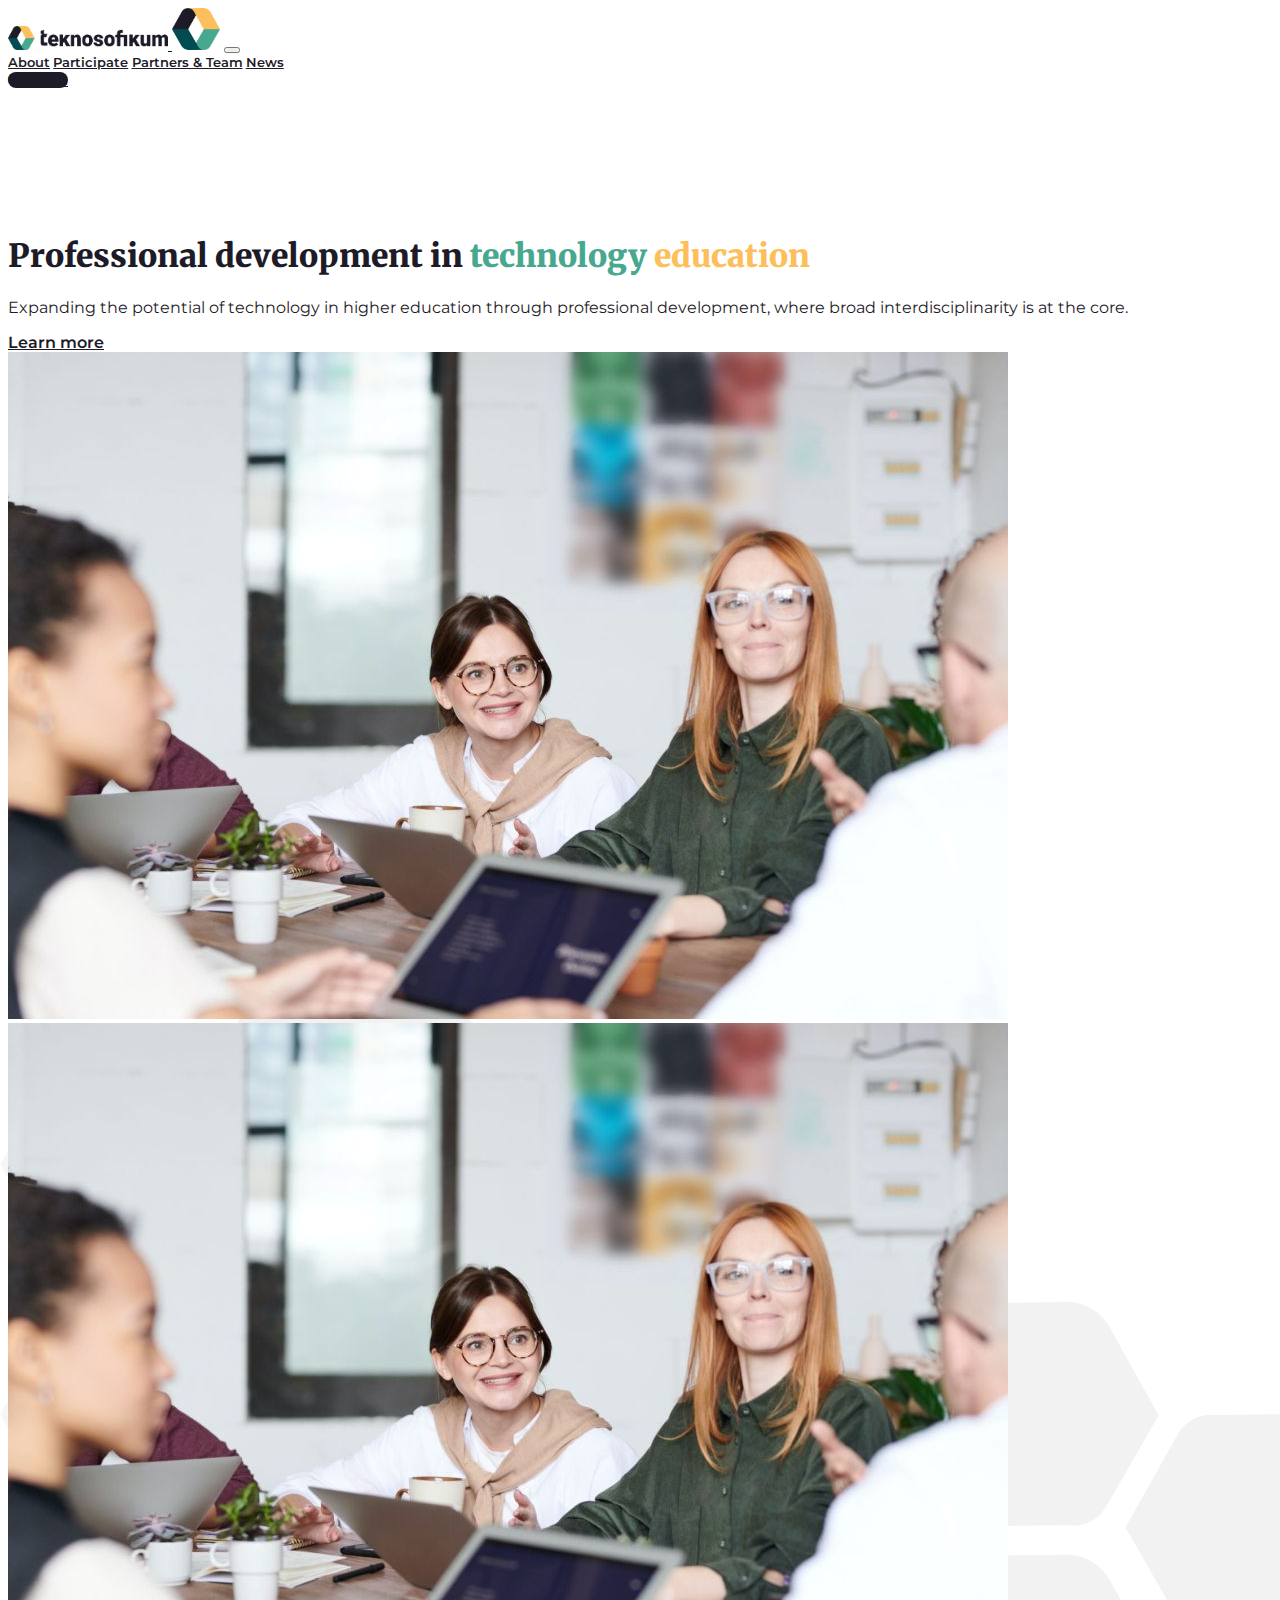
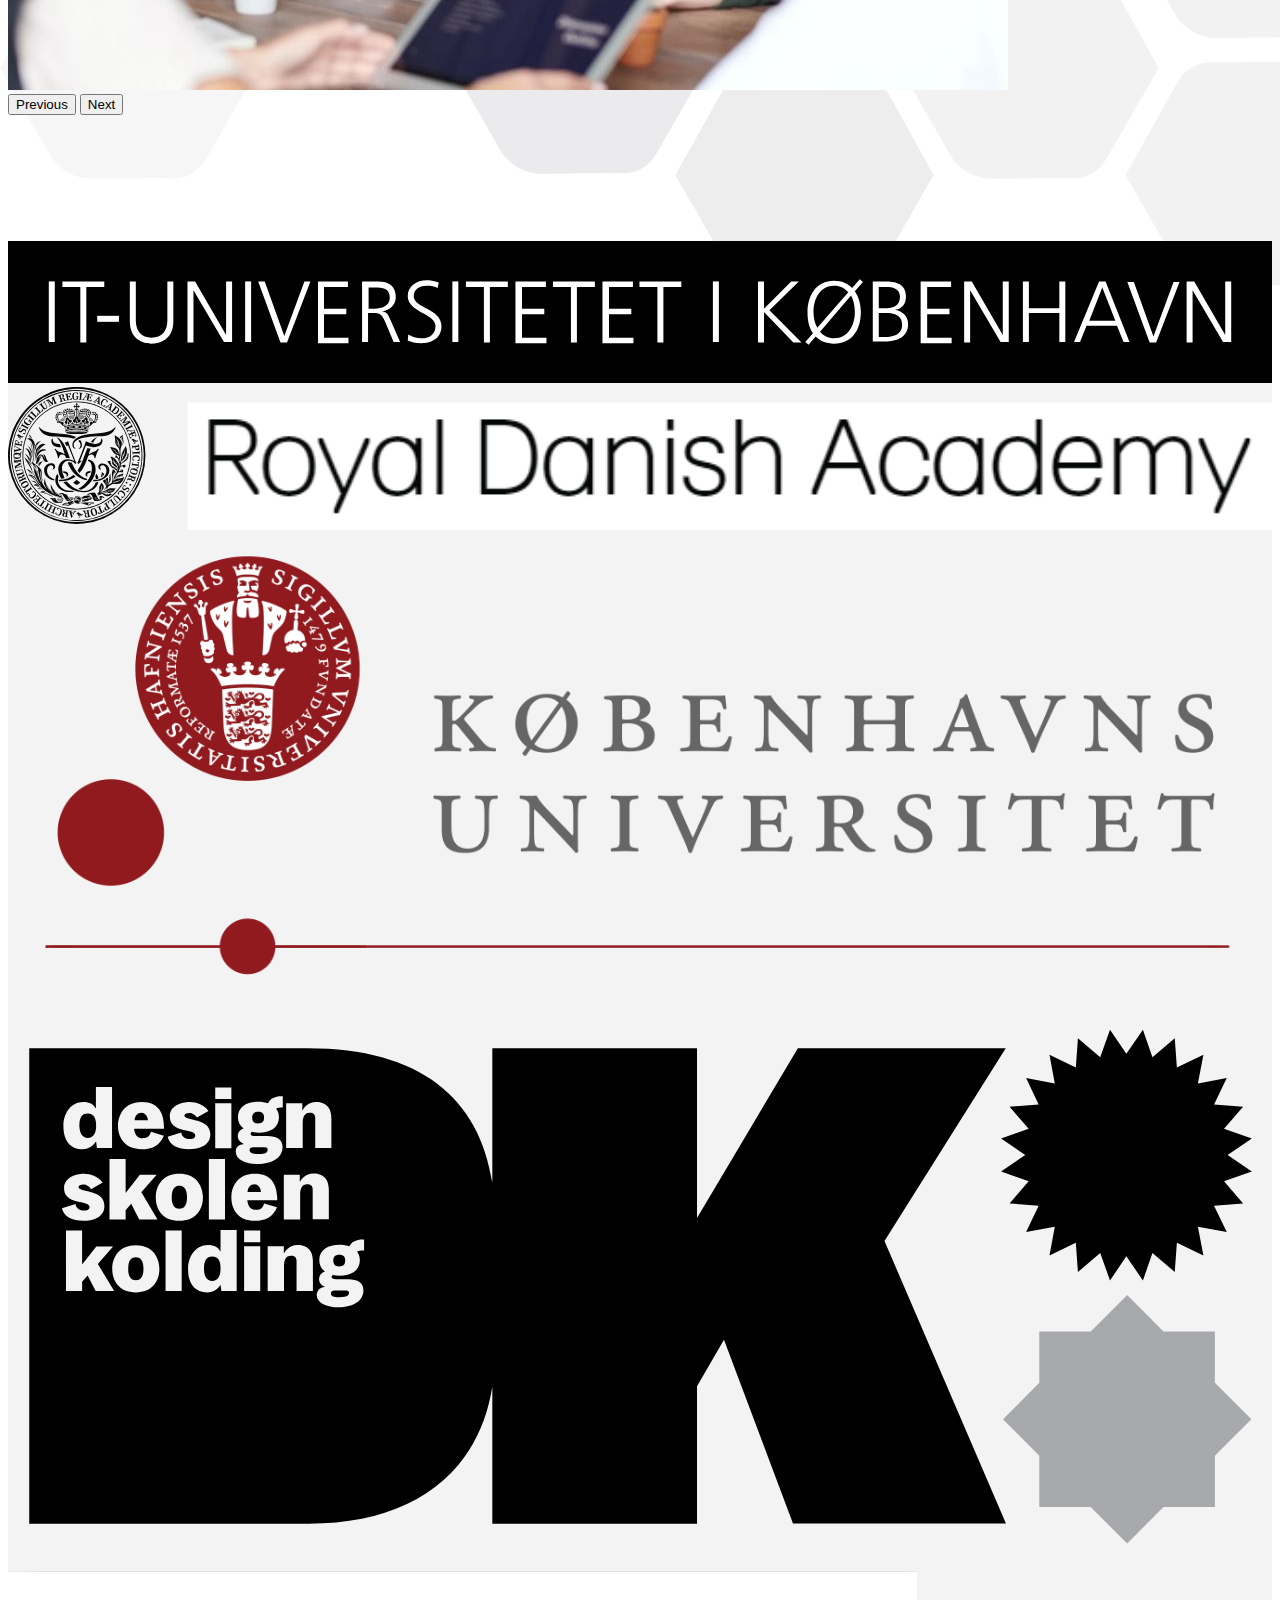
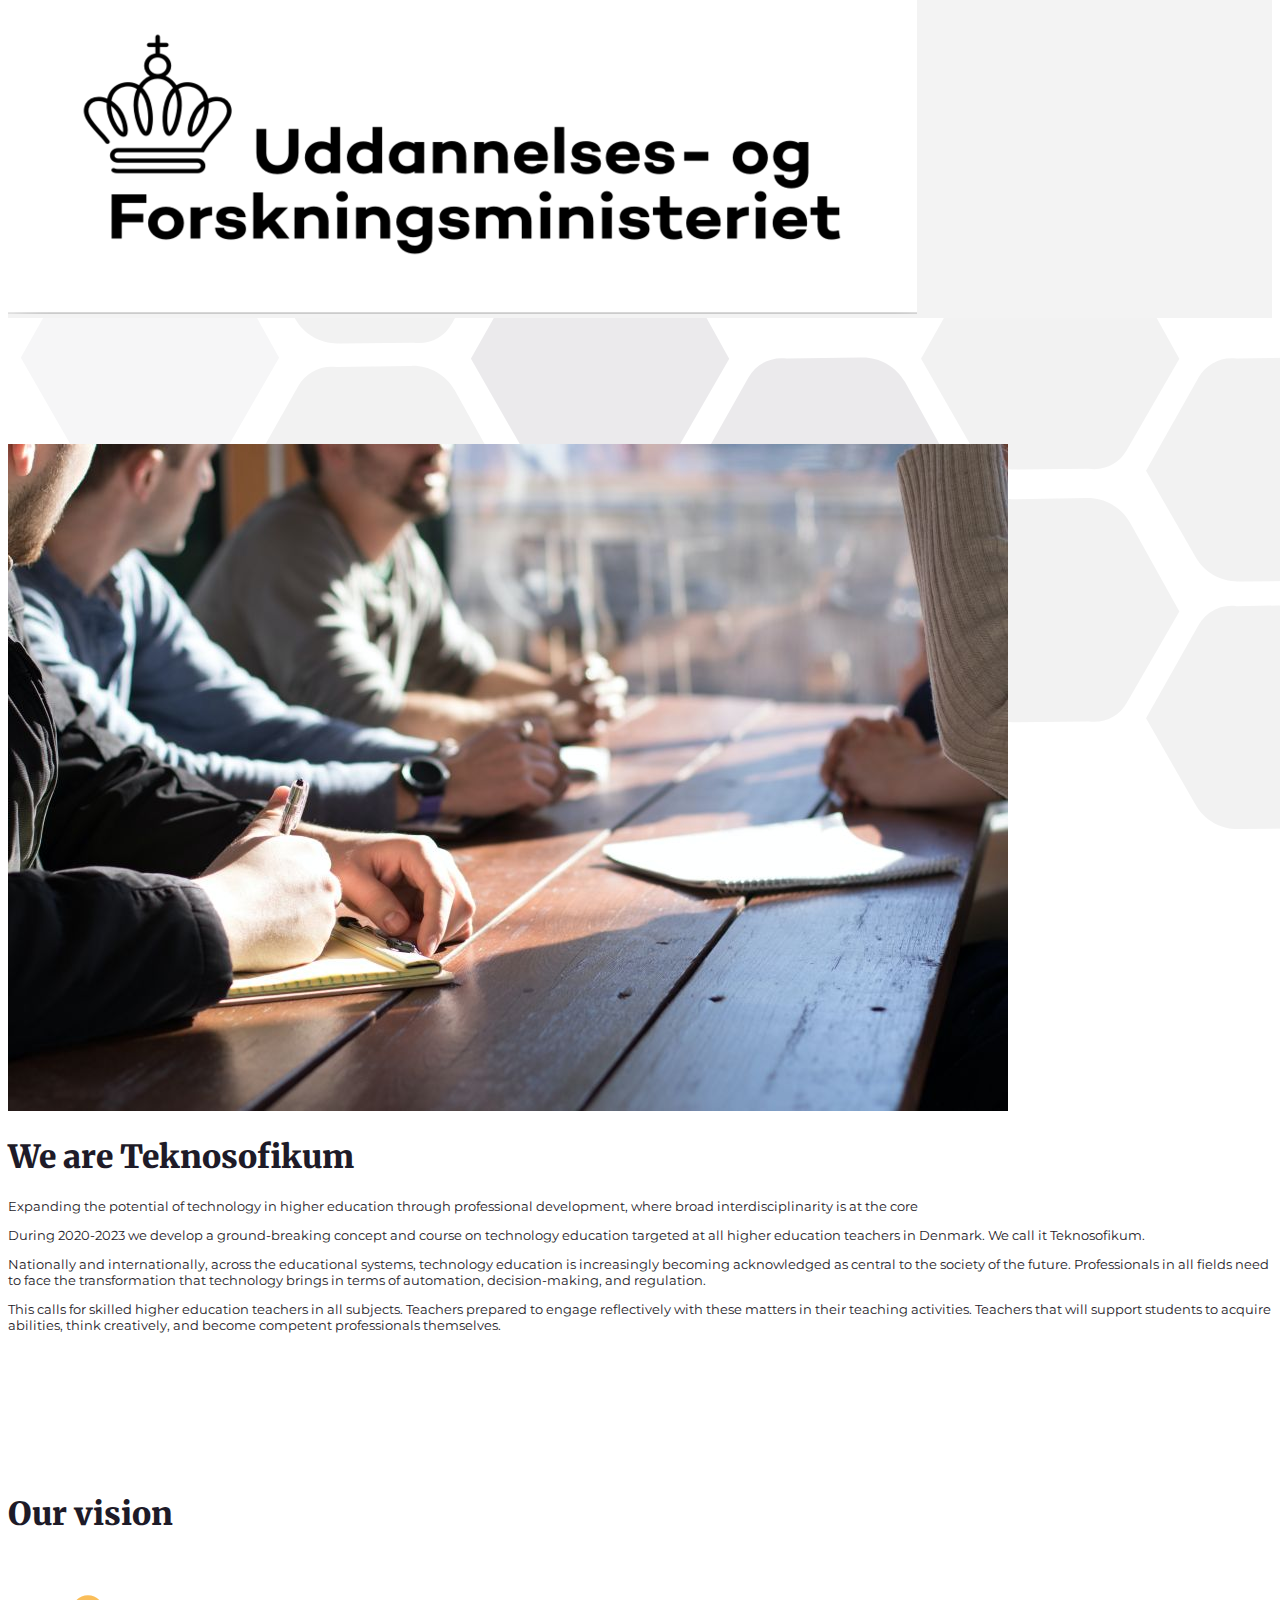
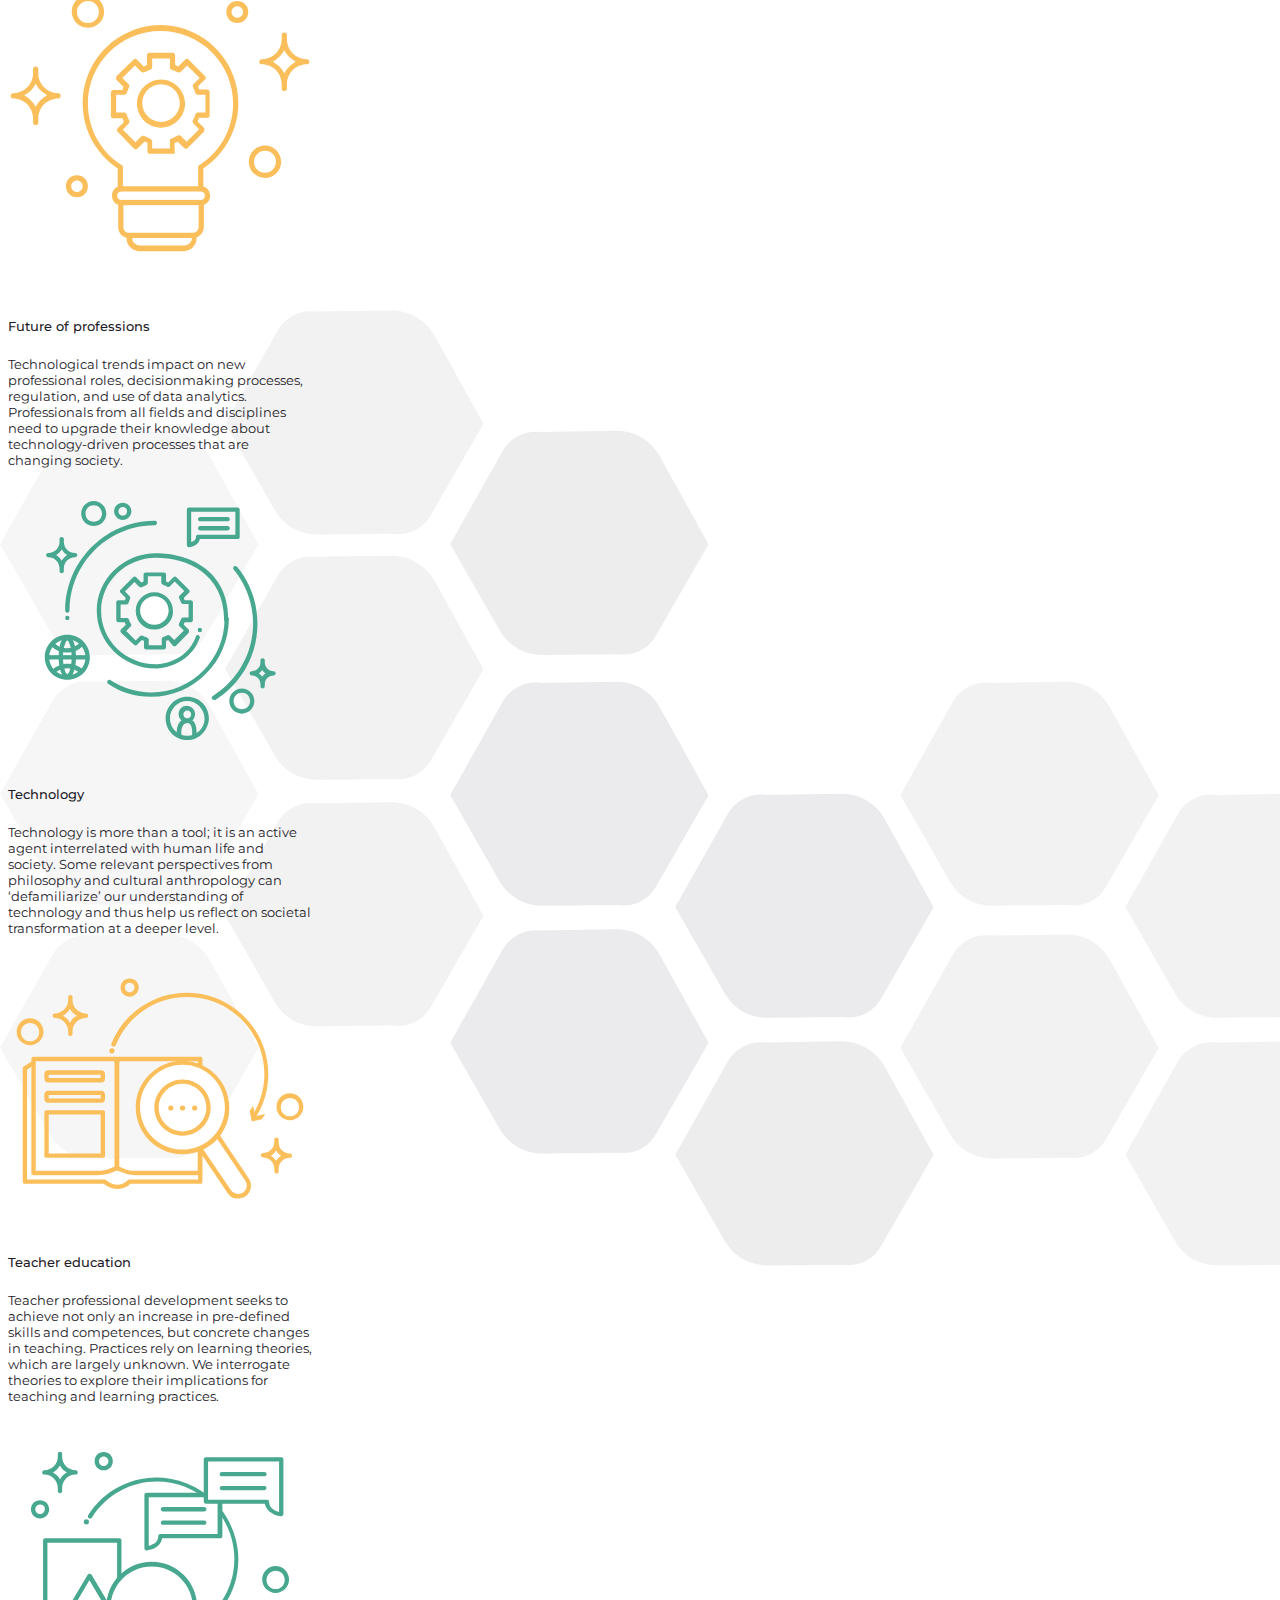
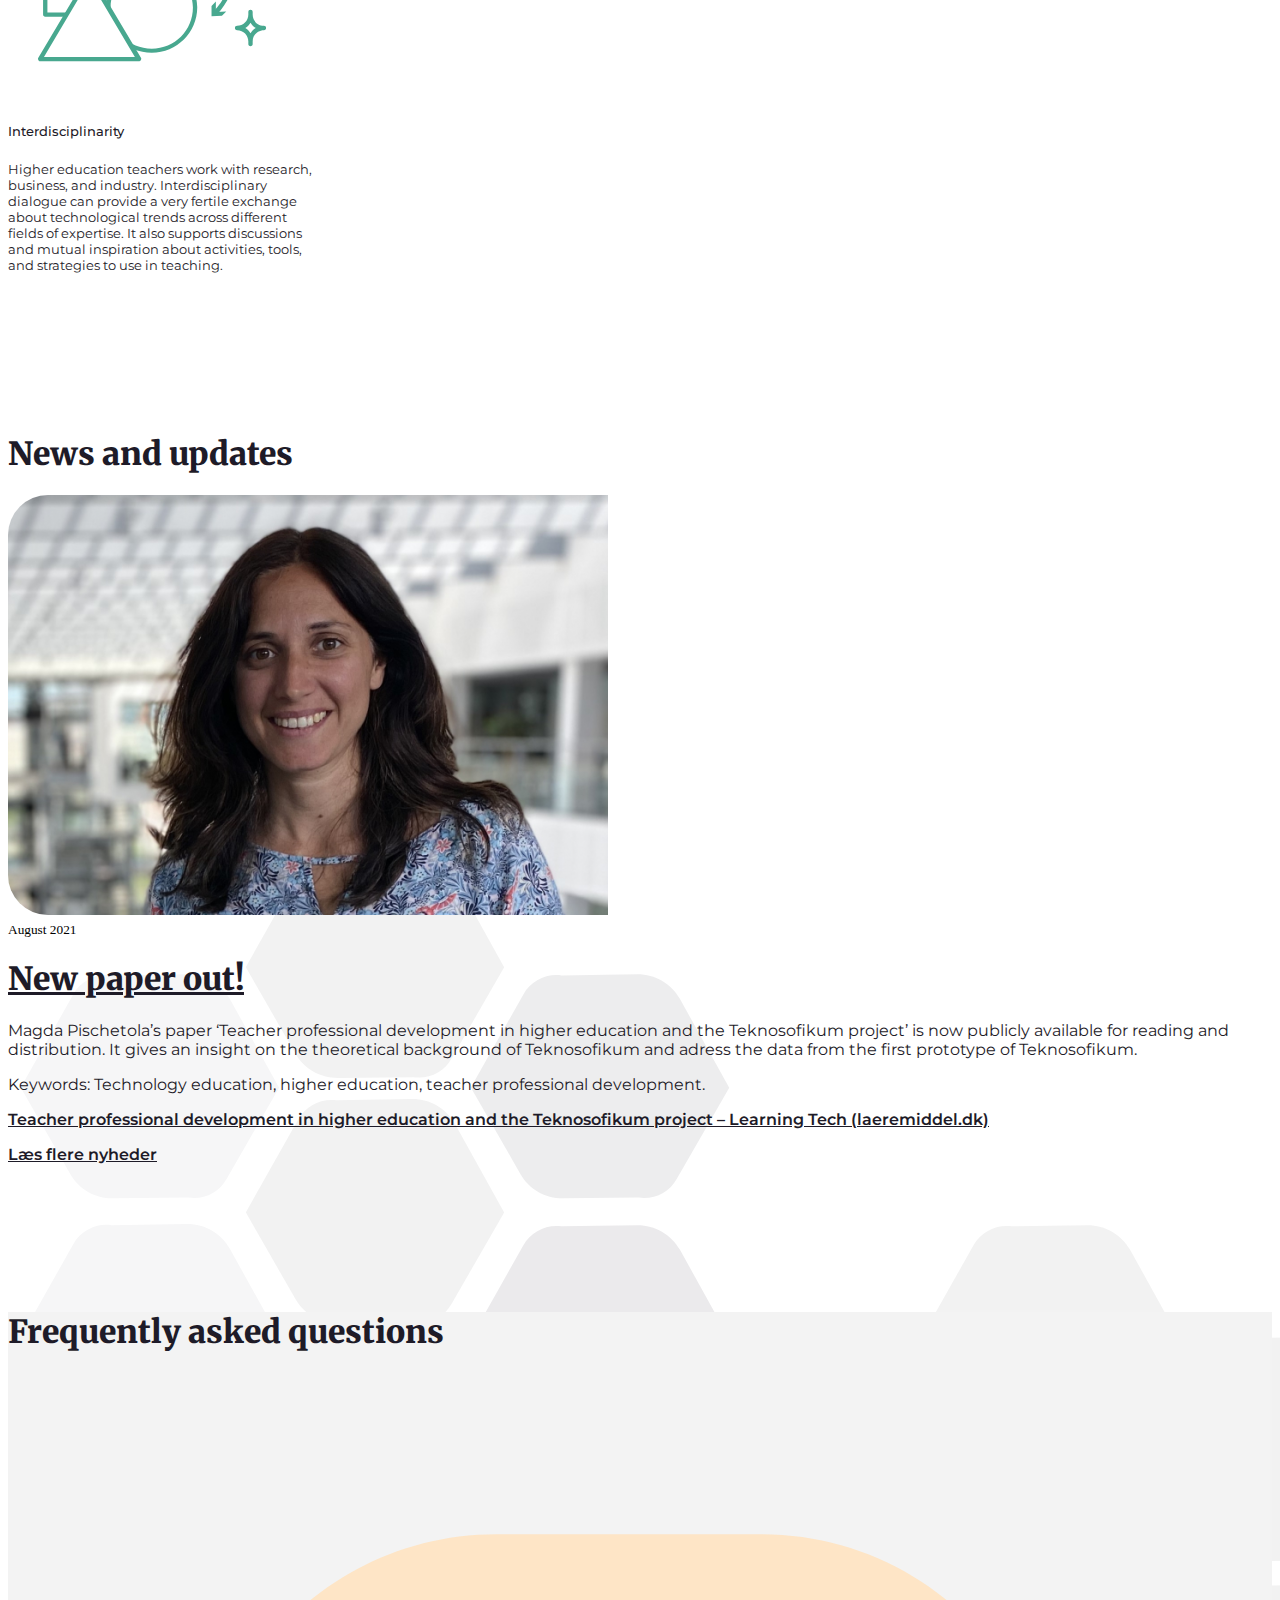
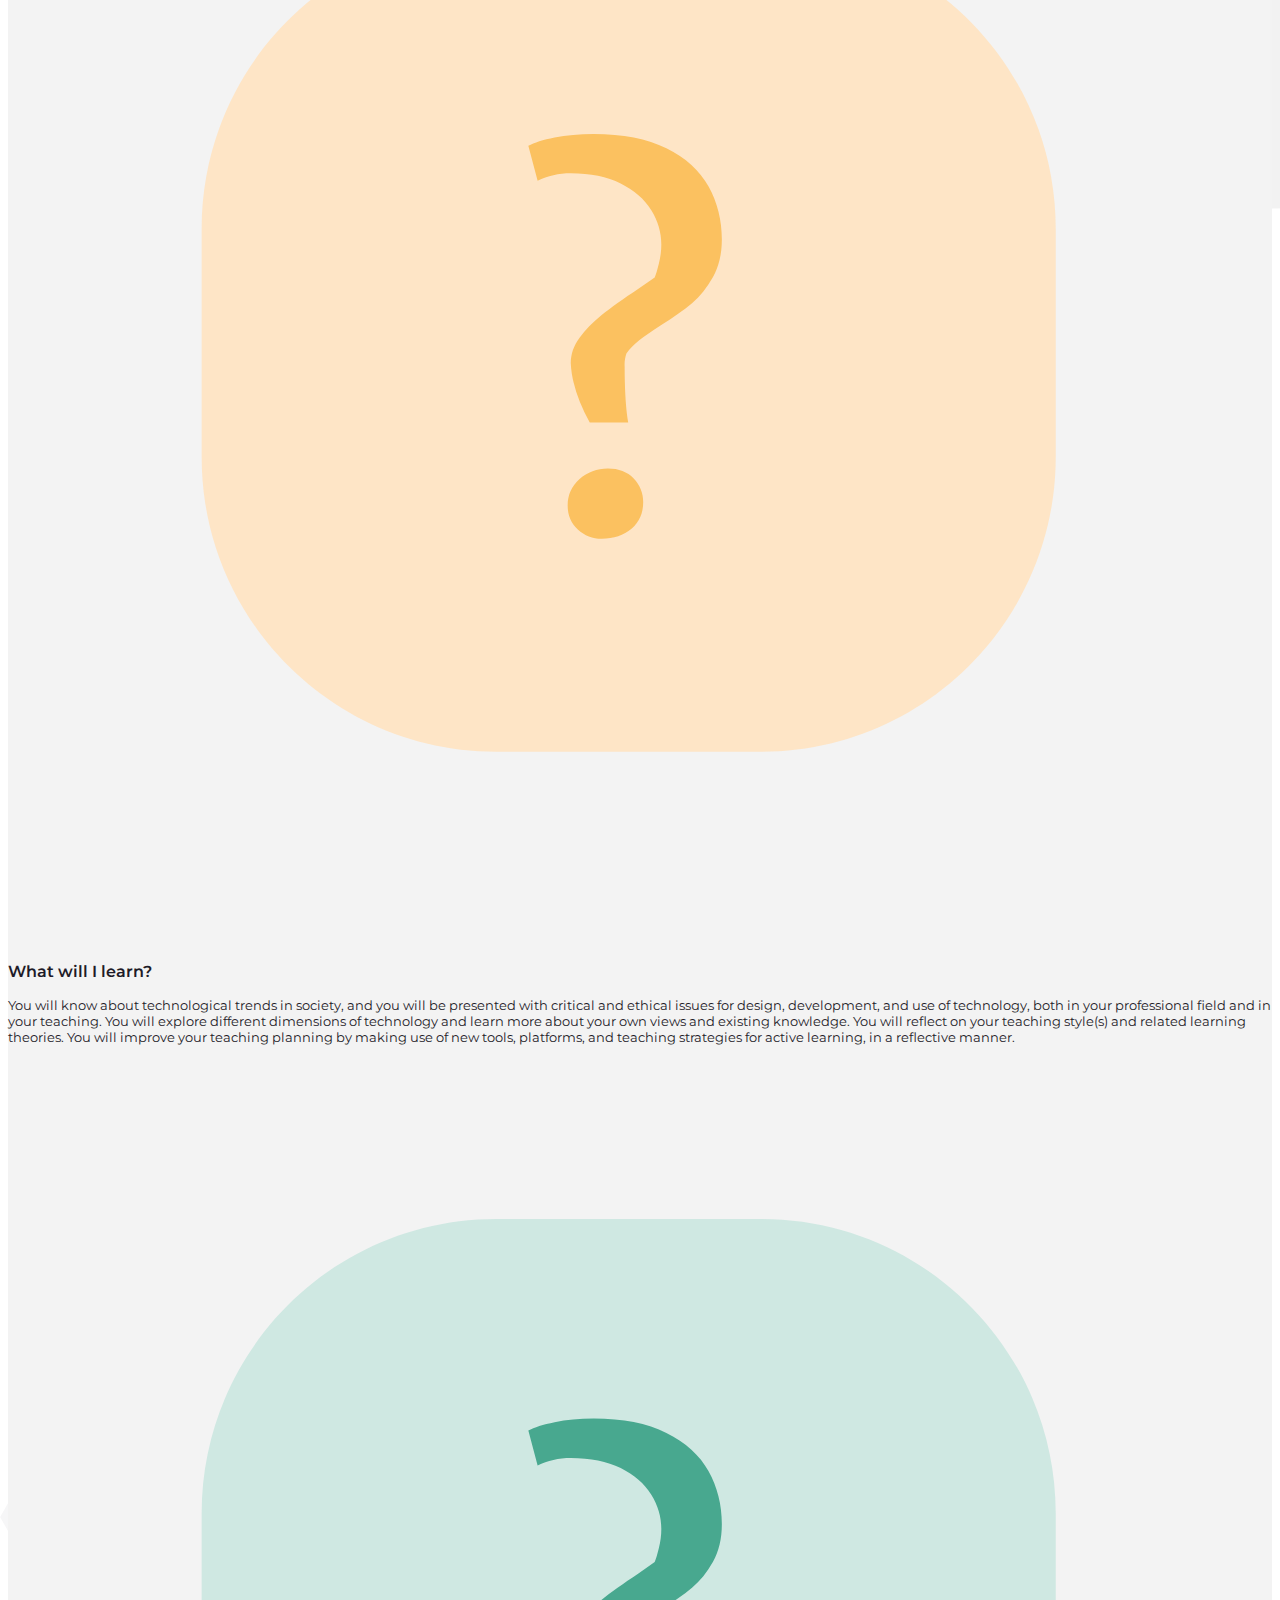
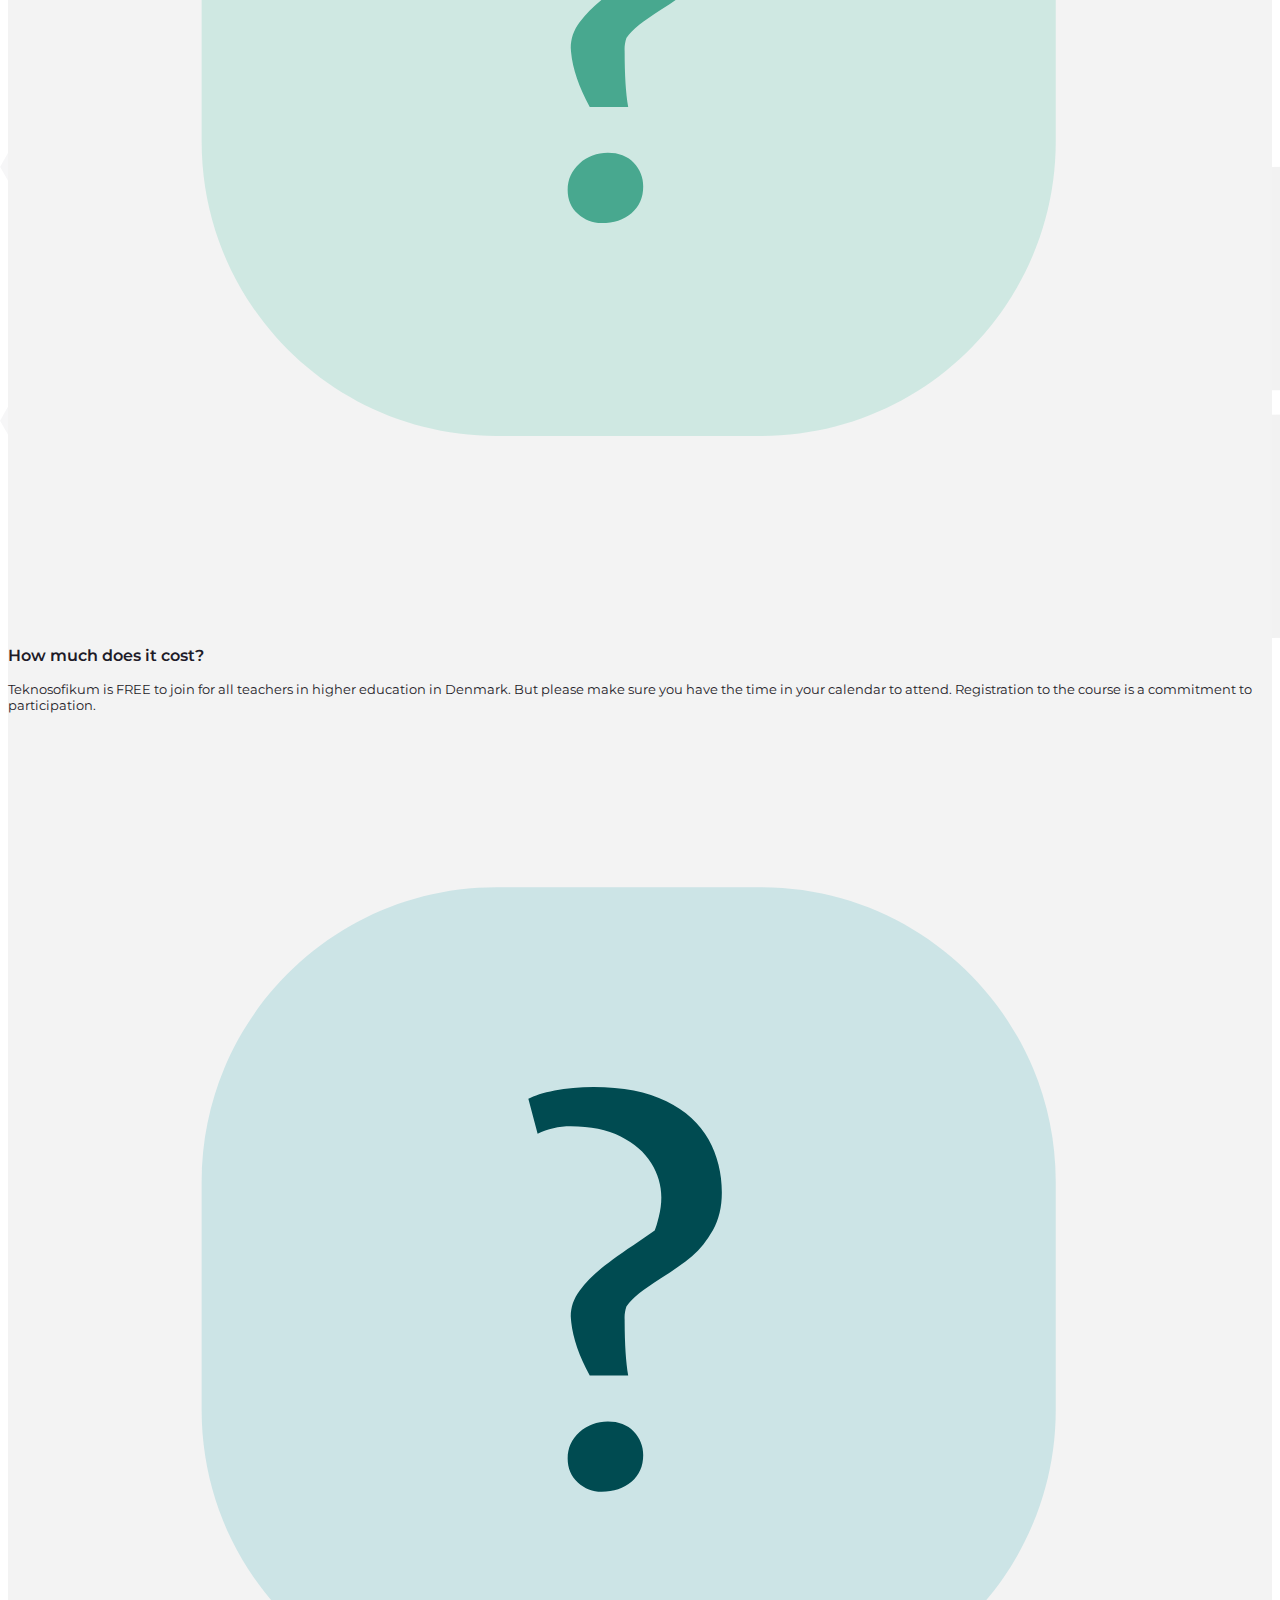
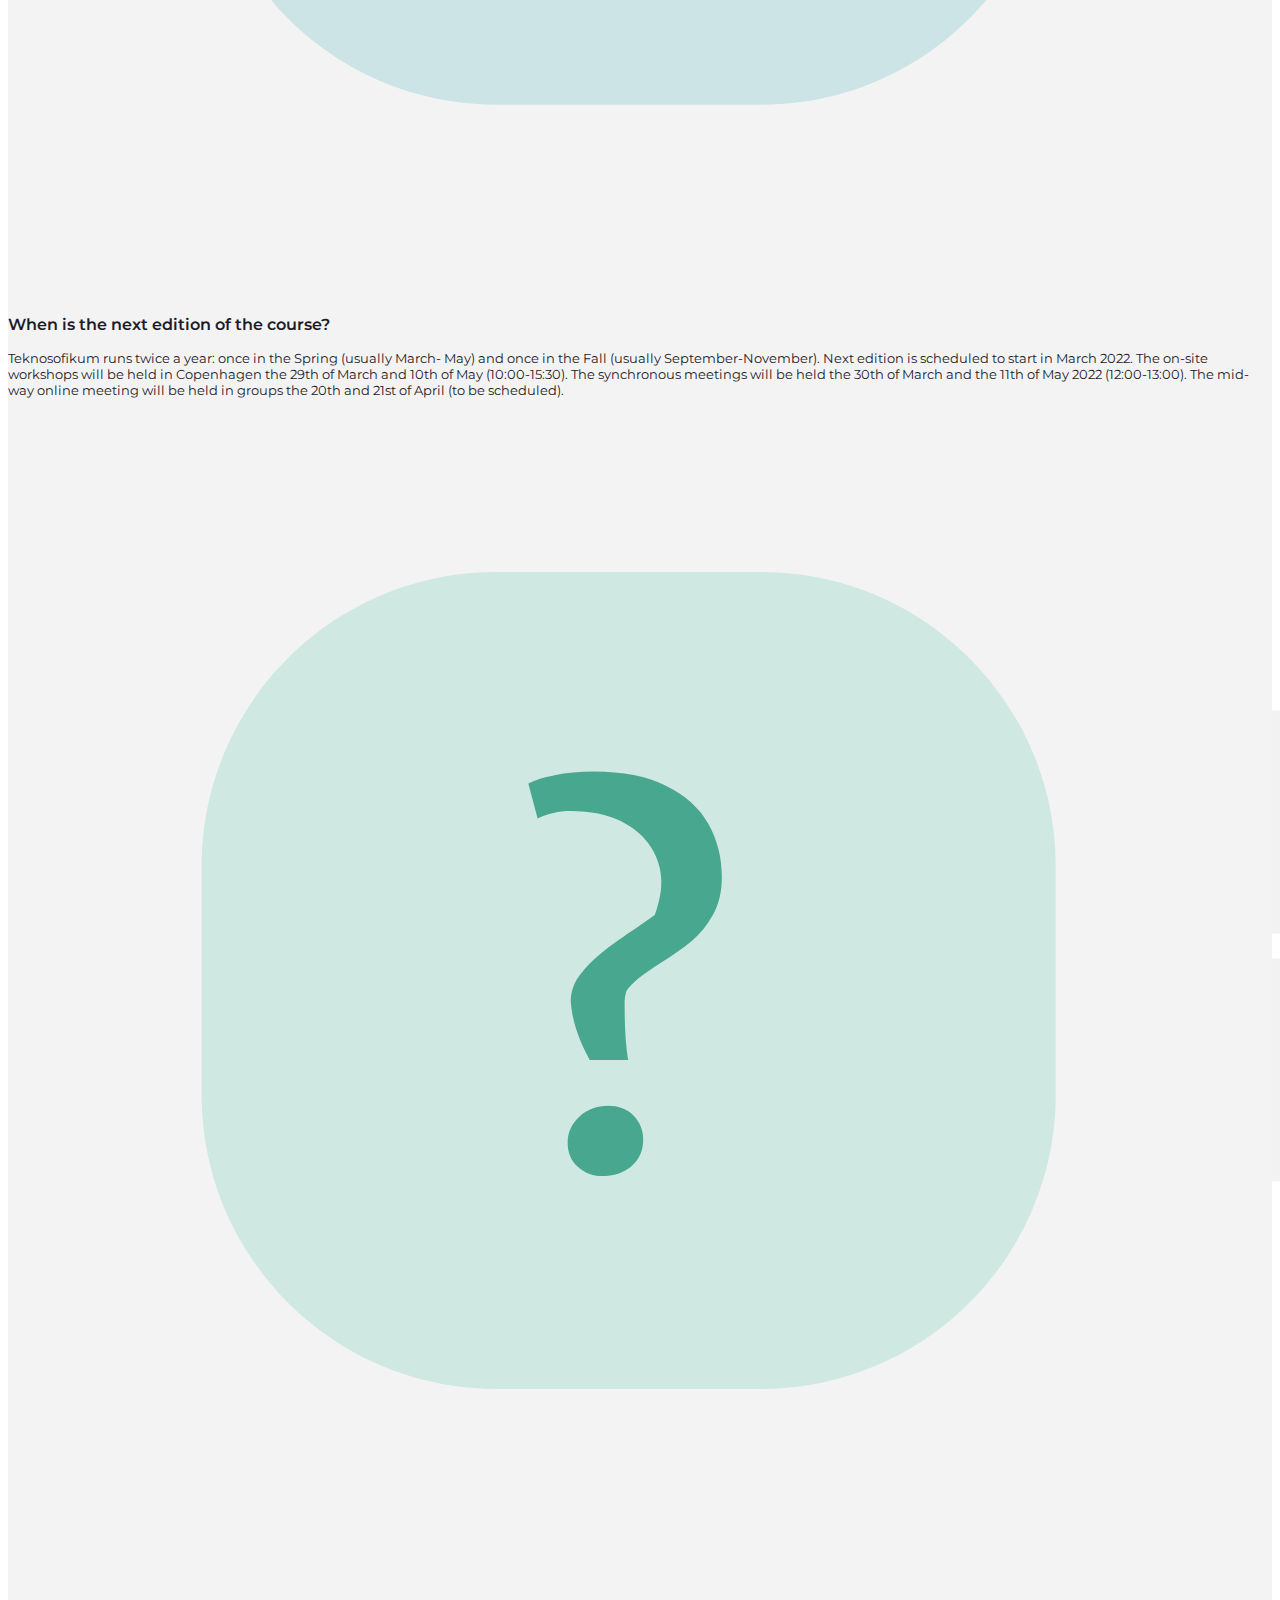
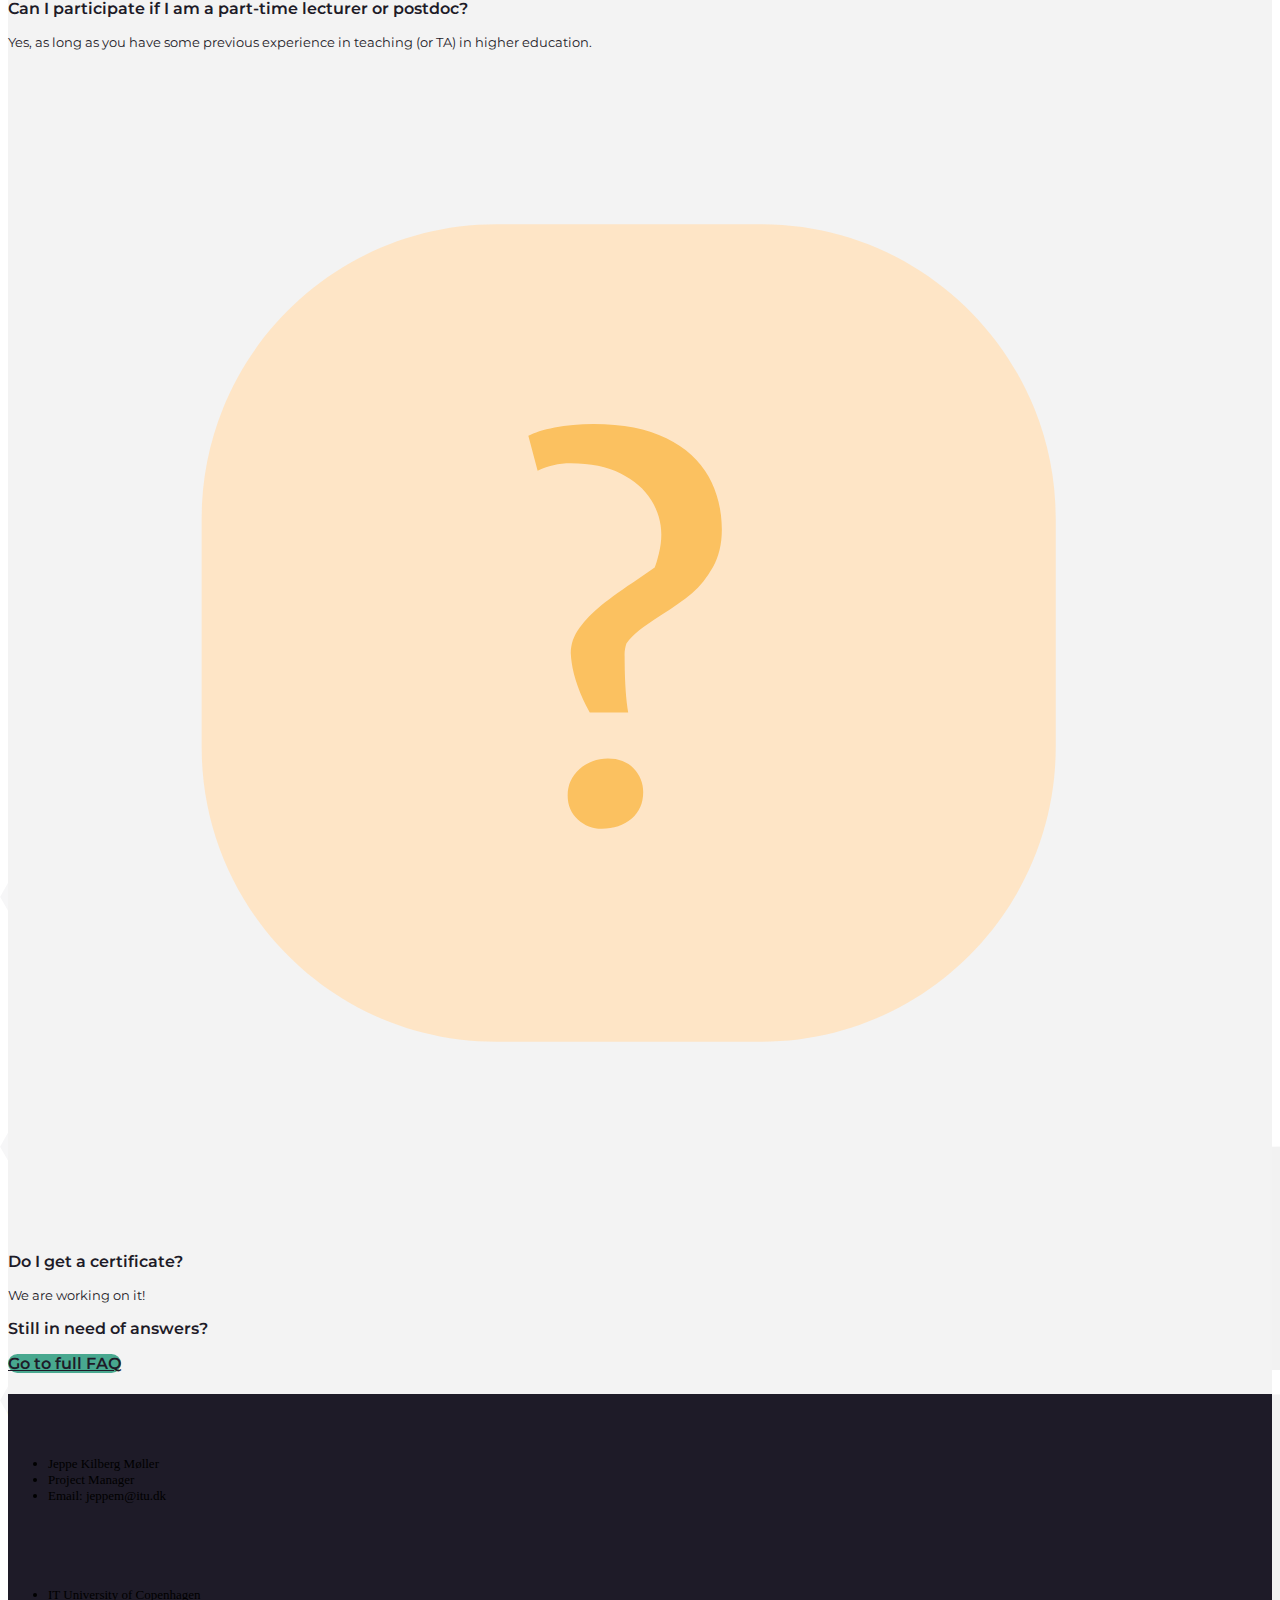
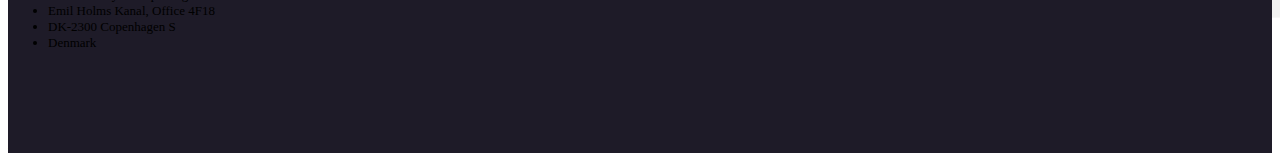
==== commit f77c8905: "teams and partners page" ====
--- a/index.html
+++ b/index.html
@@ -56,7 +56,7 @@
           <a
             class="nav-link text-decoration-none text-dark mx-3"
             href="partners.html"
-            >Team & Partners</a
+            >Partners & Team</a
           >
           <a
             class="nav-link text-decoration-none text-dark mx-3"
@@ -360,51 +360,6 @@
                   </div>               
           </div>
         </div>
-        <!-- <div class="row mt-5 justify-content-between">
-          <div class="card rounded-edges shadow col-sm-6 mb-3">
-            <div class="row g-0">
-              <div class="col-md-6">
-                <img
-                  src="/pics/News/christin-hume-mfB1B1s4sMc-unsplash-600x400.jpg"
-                  class="img-fluid rounded-edges"
-                  alt="..."
-                />
-              </div>
-              <div class="col-md-6">
-                <a href="news.html" class="text-decoration-none text-dark">
-                  <div class="card-body">
-                    <p class="card-text">
-                      <small class="text-muted">May 2021</small>
-                    </p>
-                    <h1 class="card-title mt-3">First prototype</h1>
-                  </div>
-                </a>
-              </div>
-            </div>
-          </div>
-
-          <div class="card rounded-edges shadow col-sm-6 mb-3">
-            <div class="row g-0">
-              <div class="col-md-6">
-                <img
-                  src="/pics/News/Digitale-kompetencer-beskaret.png"
-                  class="img-fluid rounded-edges"
-                  alt="..."
-                />
-              </div>
-              <div class="col-md-6">
-                <a href="news.html" class="text-decoration-none text-dark">
-                  <div class="card-body">
-                    <p class="card-text">
-                      <small class="text-muted">January 2020</small>
-                    </p>
-                    <h1 class="card-title mt-3">Teknosofikum aims to..</h1>
-                  </div>
-                </a>
-              </div>
-            </div>
-          </div>
-        </div> -->
         <div class="row justify-content-center">
           <a
             class="btn btn-warning text-light col-sm-2 my-5 rounded-edges px-5"
--- a/style.css
+++ b/style.css
@@ -40,6 +40,12 @@
   font-family: "Montserrat", serif;
   font-weight: 400;
   color: #1e1b28;
+}
+
+.links {
+  font-family: "Montserrat", serif;
+  font-weight: 600;
+  color: lightskyblue;
 }
 
 .small-headline {
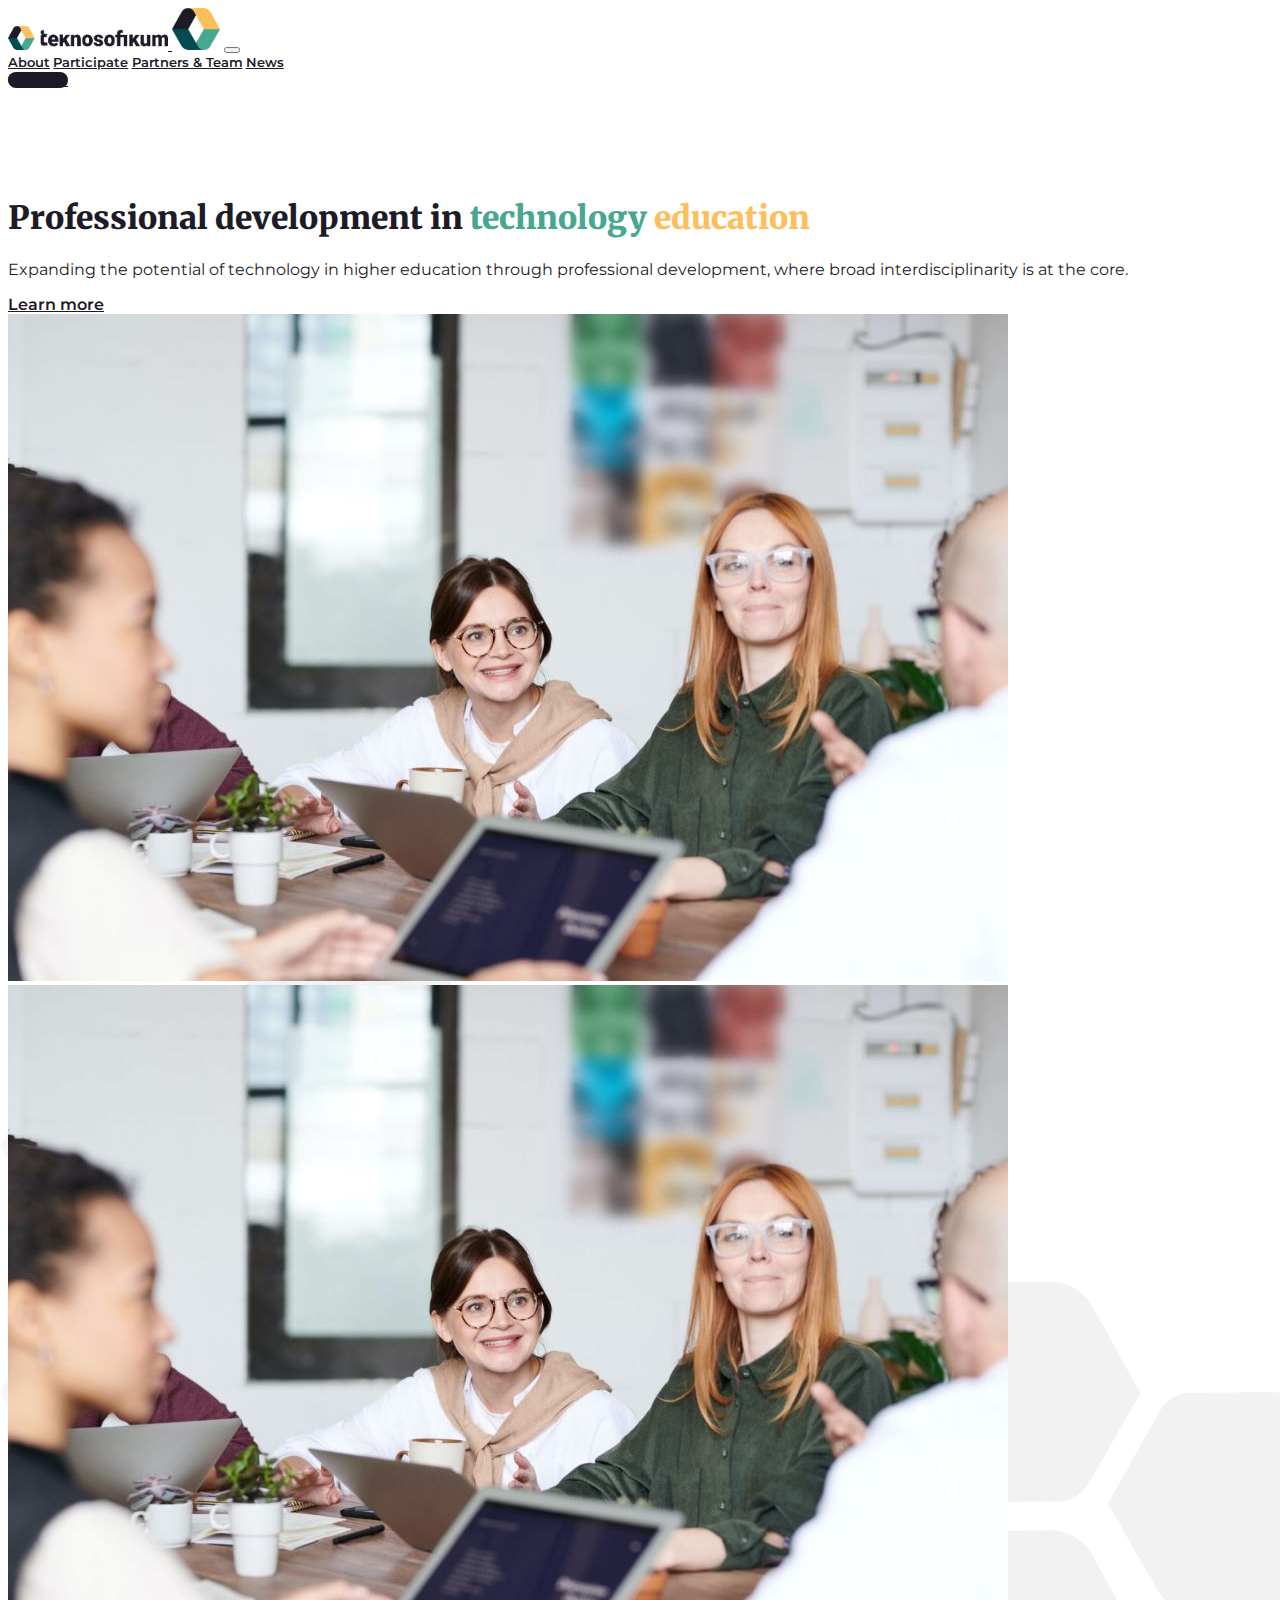
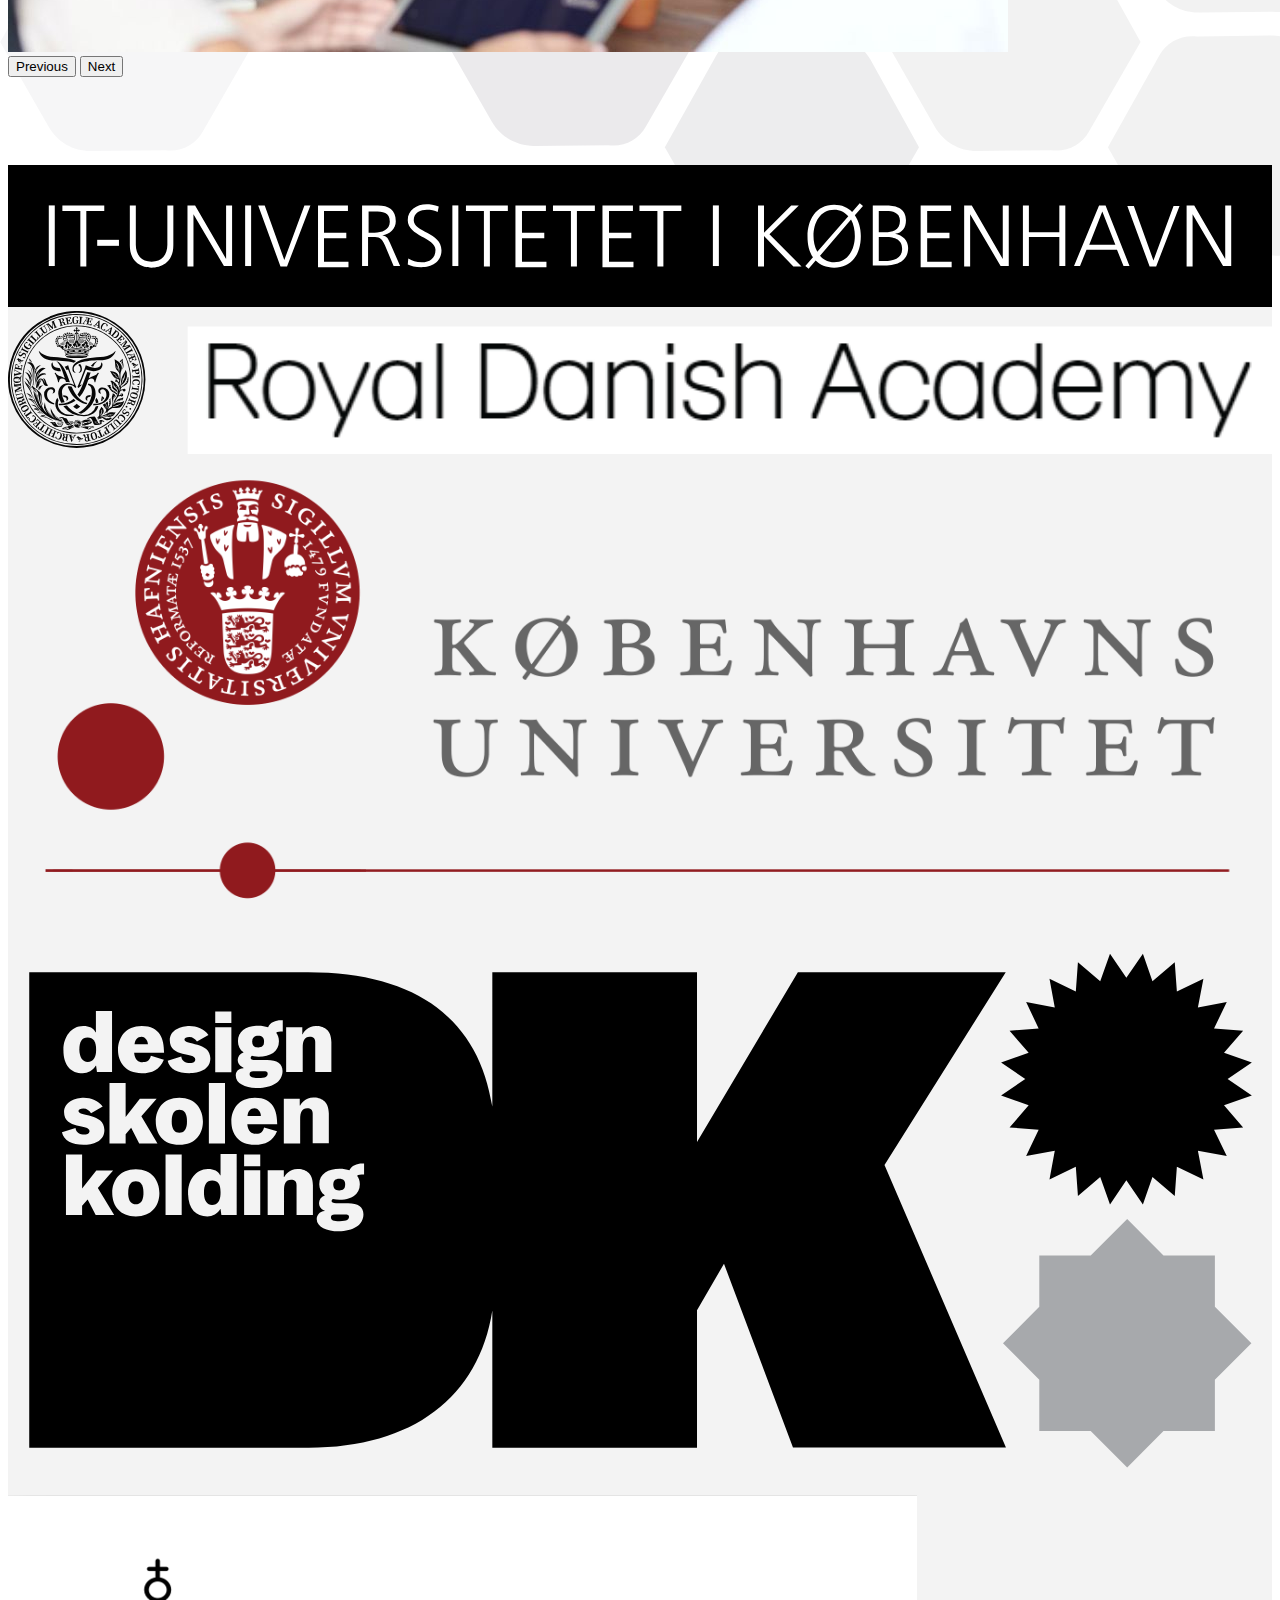
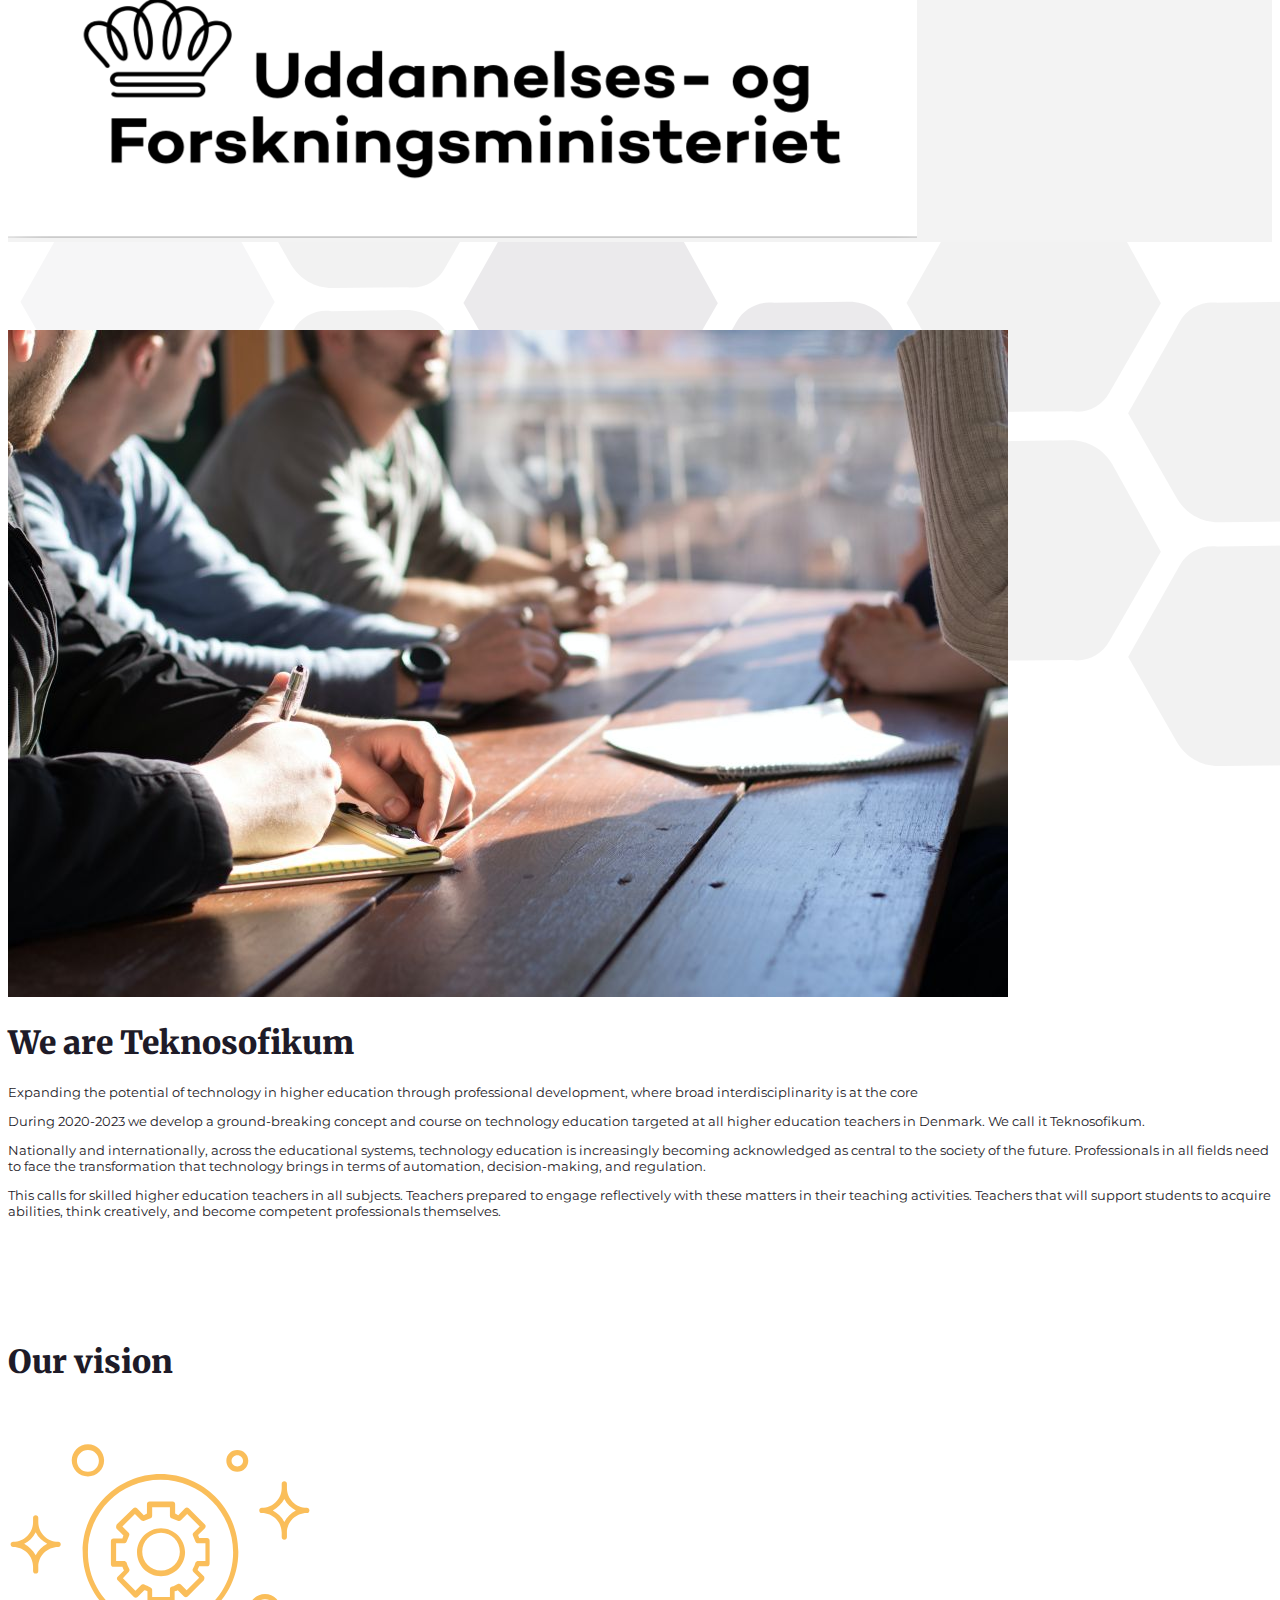
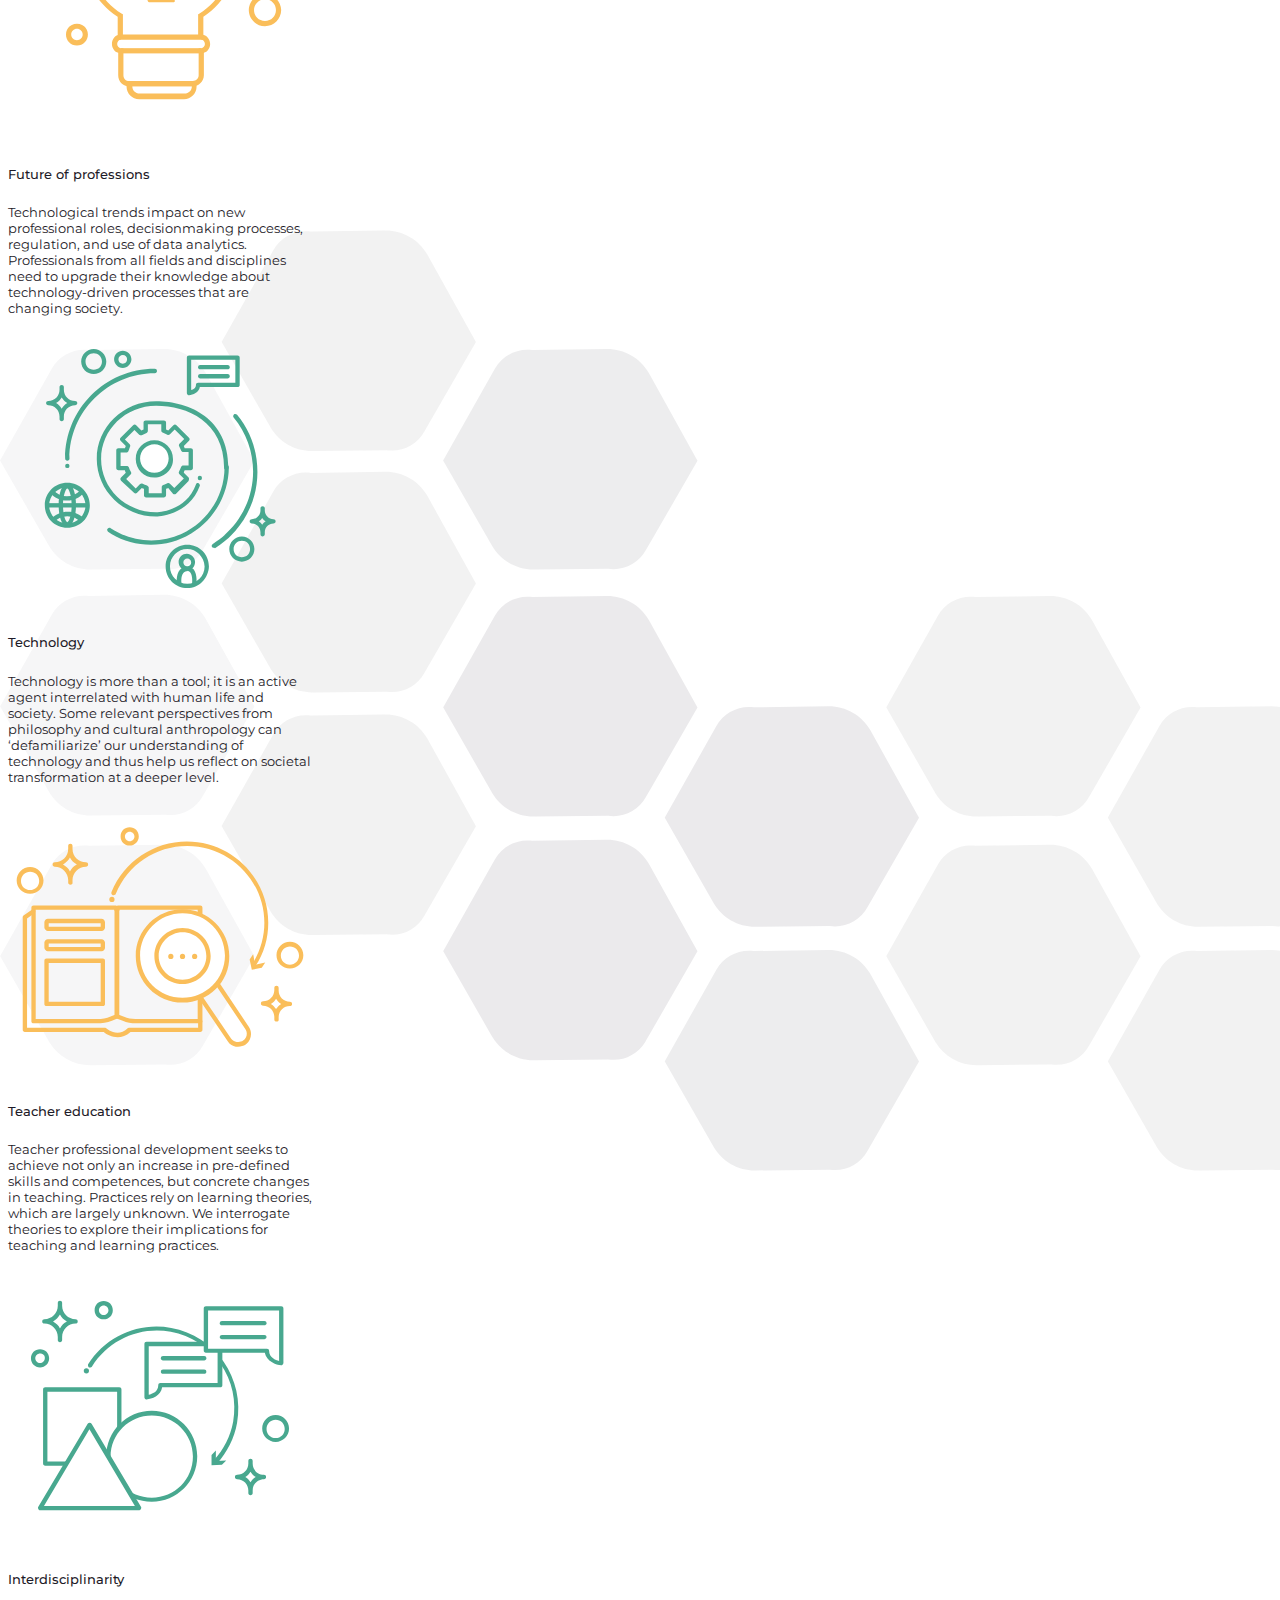
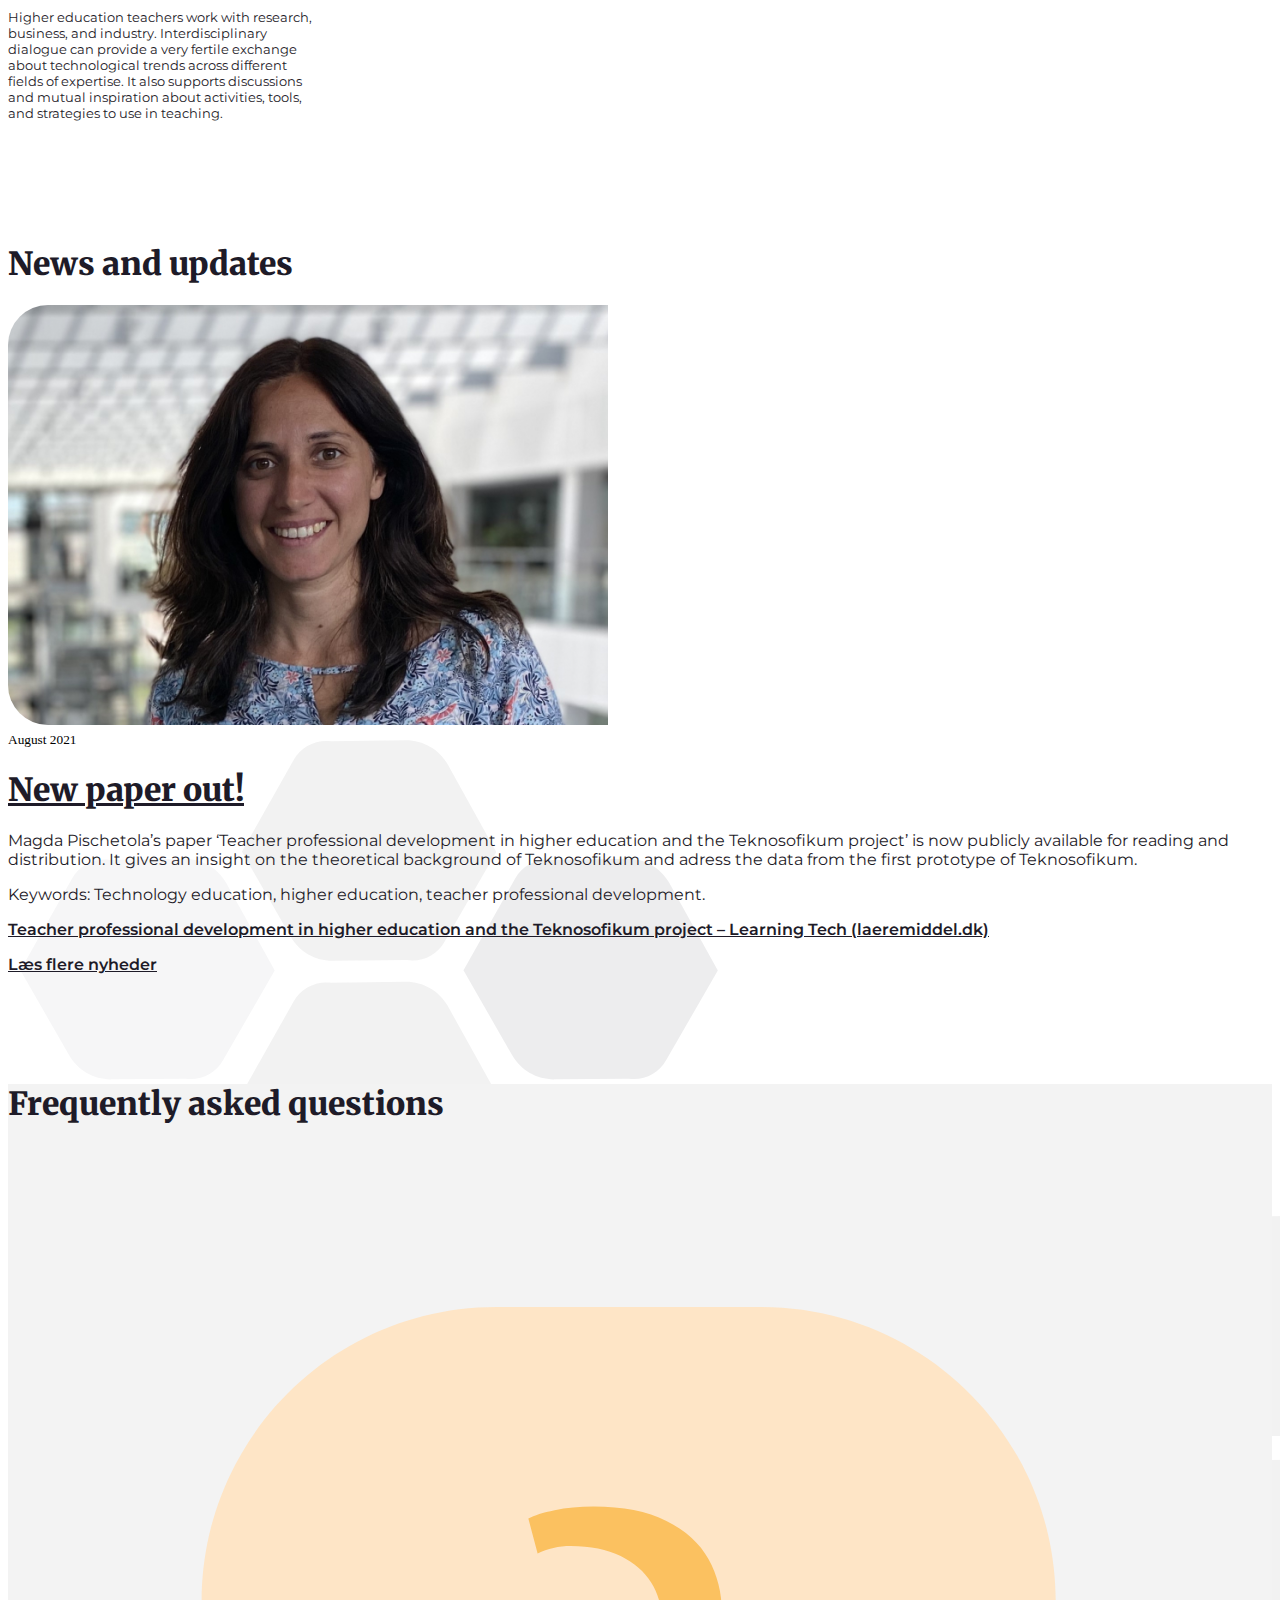
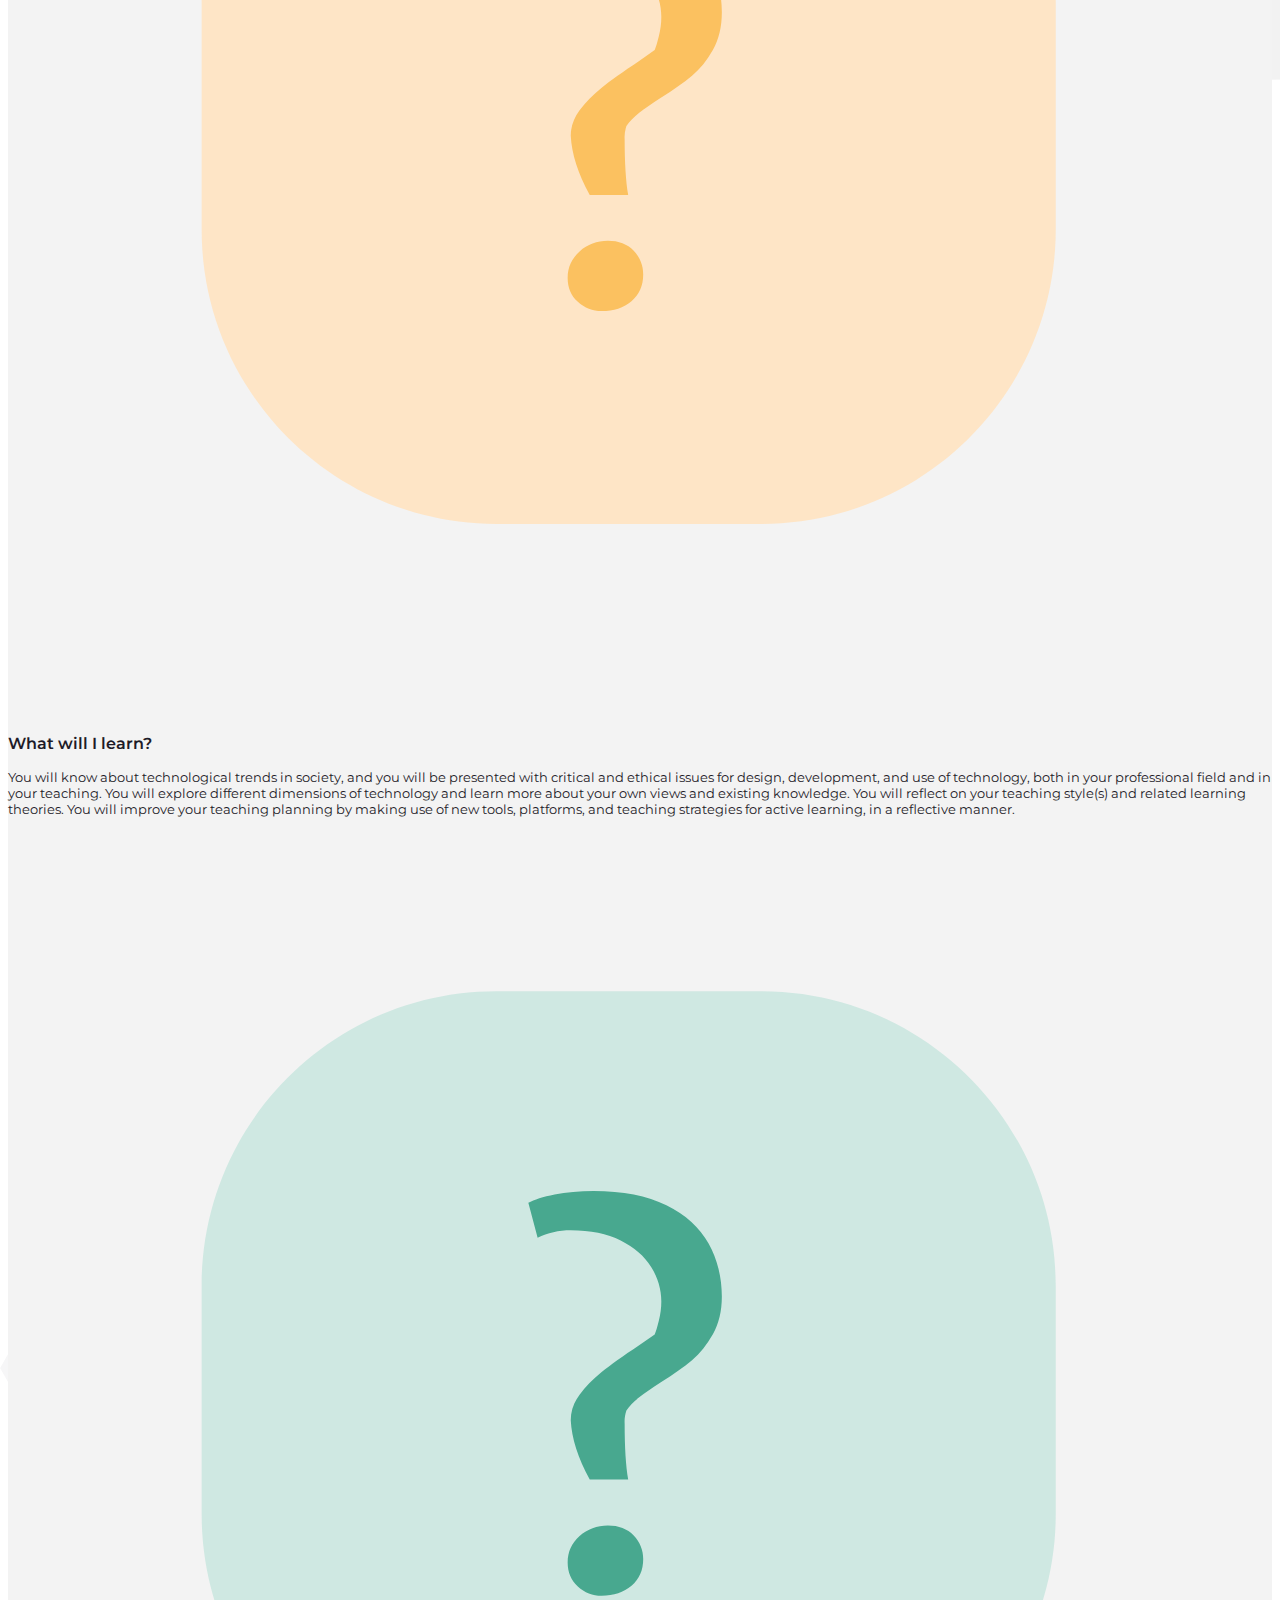
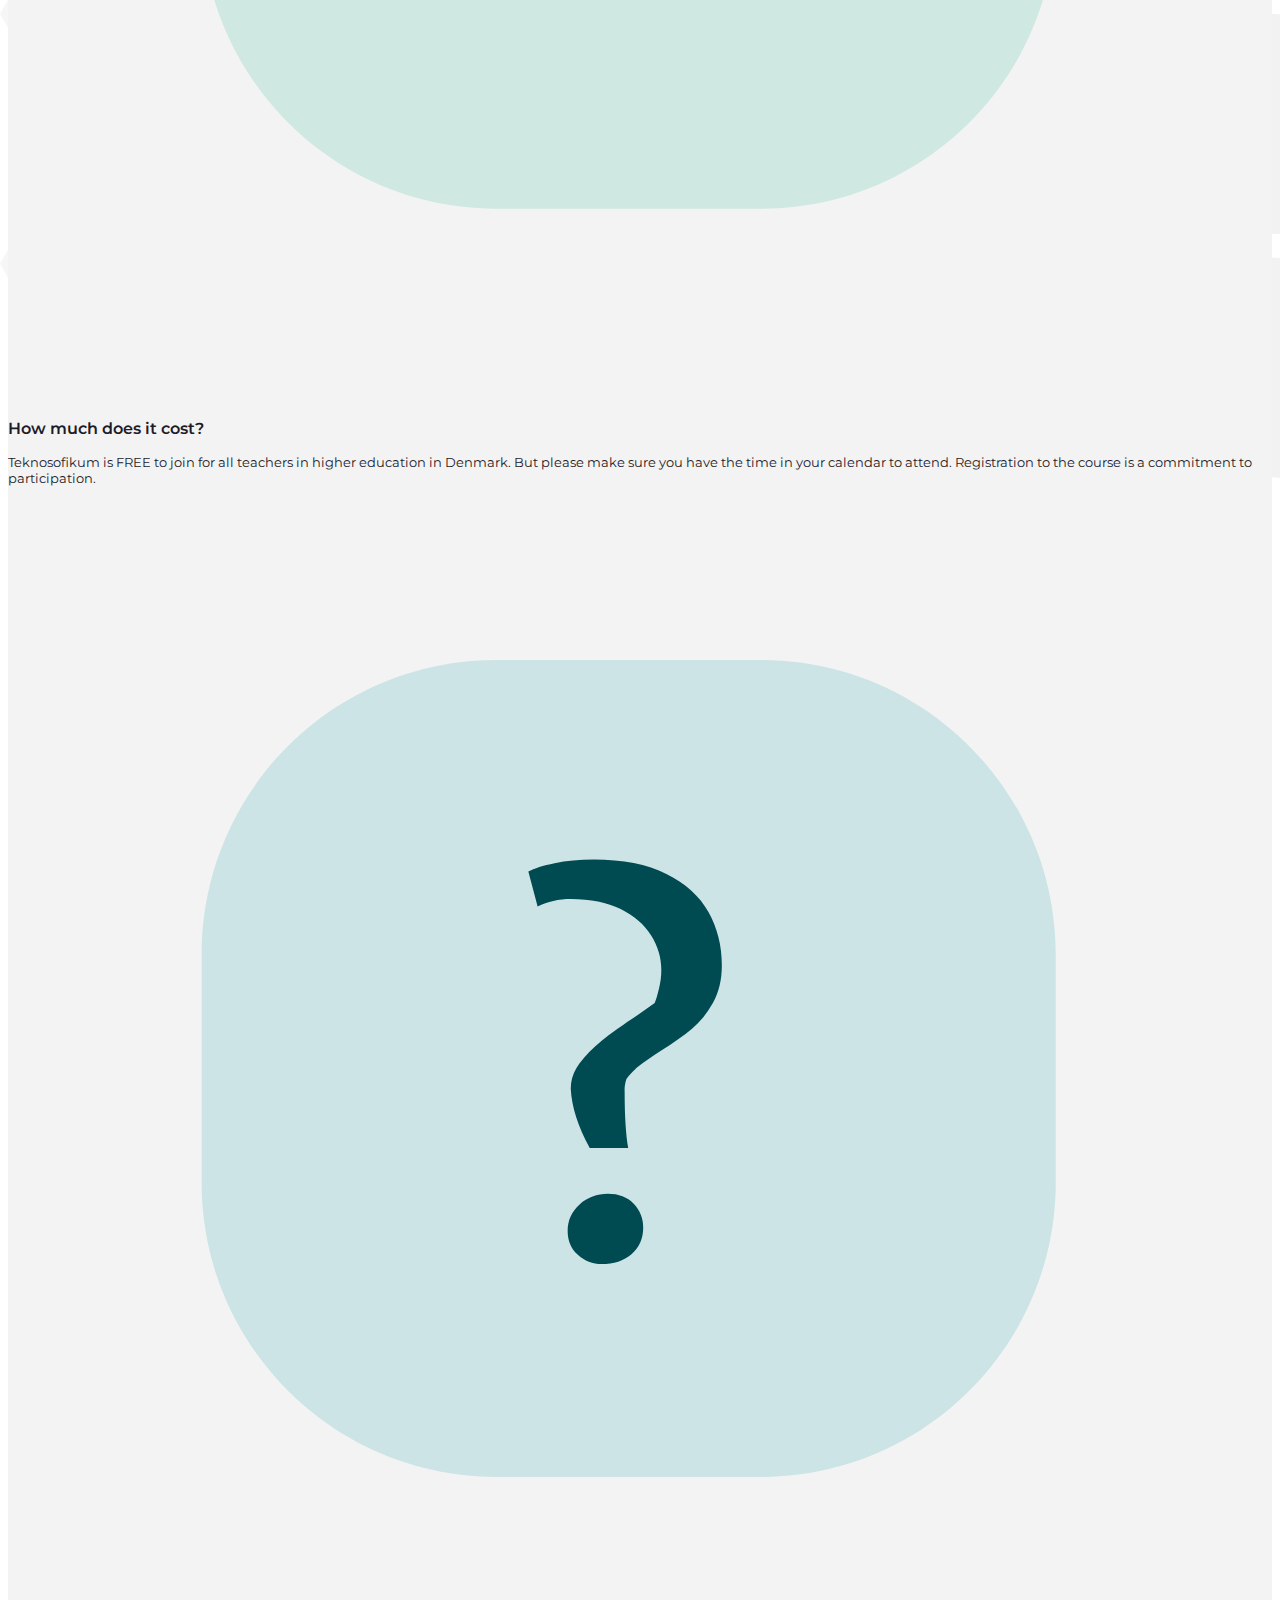
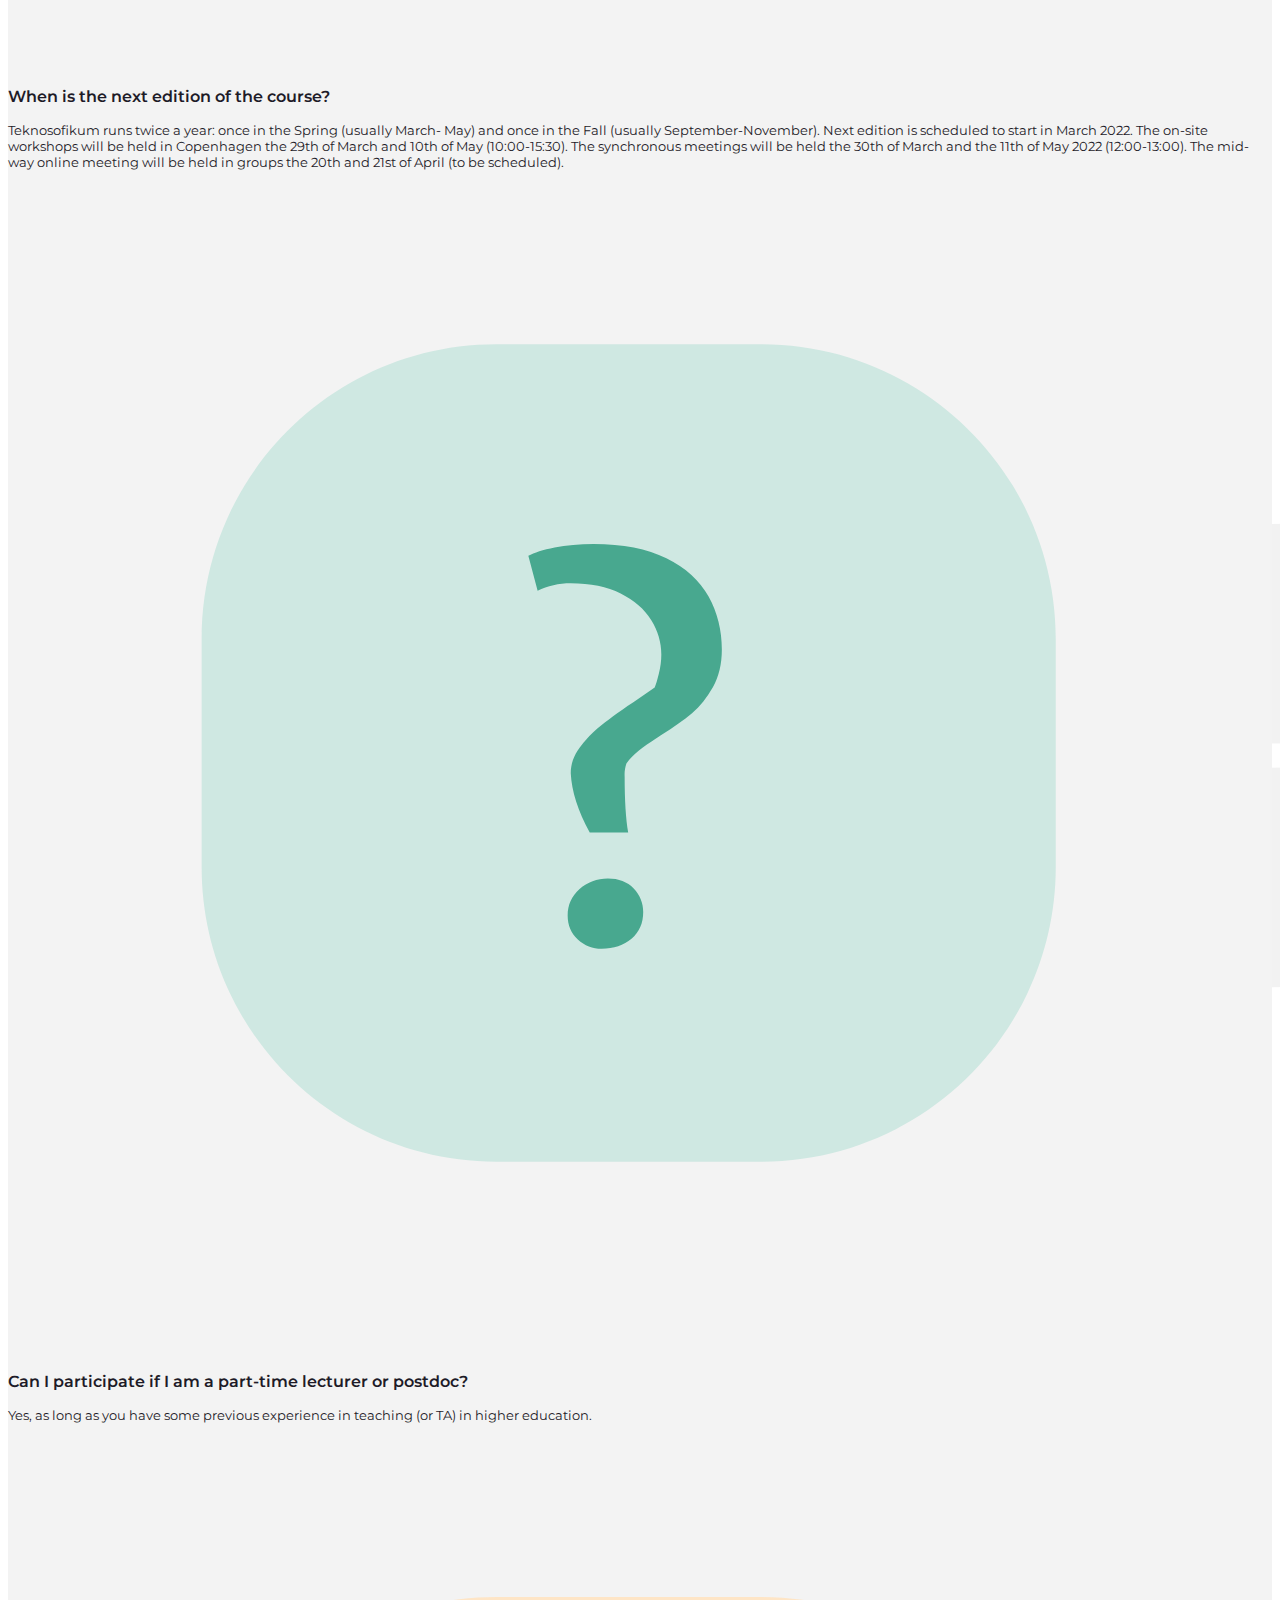
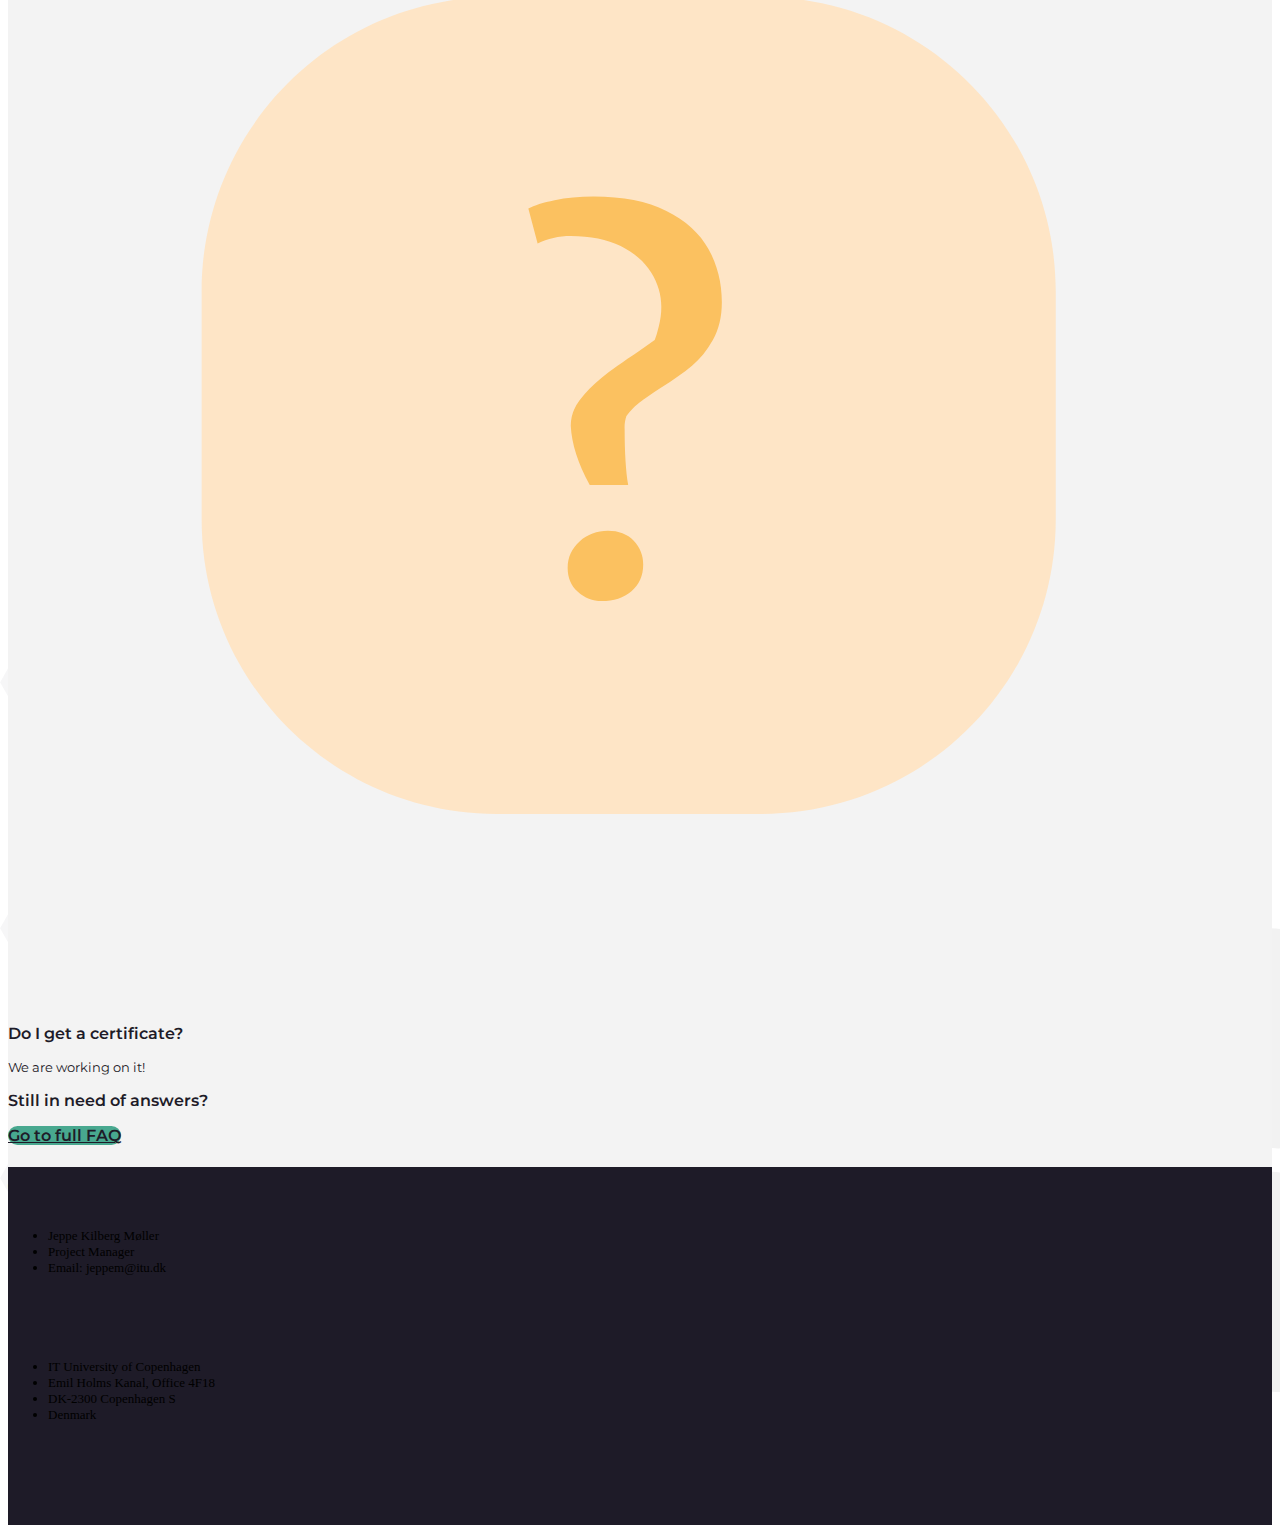
==== commit f346cd8d: "mindre full-screen" ====
--- a/index.html
+++ b/index.html
@@ -11,6 +11,10 @@
     />
     <link rel="stylesheet" type="text/css" href="style.css" />
     <title>Teknosofikum</title>
+    <!-- add icon link -->
+    <link rel = "icon" href = 
+    "/pics/Logo.png" 
+            type = "image/x-icon">
   </head>
   <body>
     <!-- Navbar -->
@@ -235,7 +239,7 @@
       </div>
     </section>
     <!-- Section containing four visions -->
-    <section class="mt-5">
+    <section>
       <div class="container">
         <div class="row justify-content-center align-items-center">
           <div class="col-sm-12 text-sm-center">
--- a/style.css
+++ b/style.css
@@ -95,10 +95,15 @@
   border-top-left-radius: 40px;
 }
 
+.news-video {
+  max-width: 100vw;
+  width: 37rem;
+}
+
 /* media query to fix orange boxes around pics */
 @media screen and (min-width: 40em) {
   .full-screen {
-    padding-block: 10%;
+    padding-block: 7%;
   }
 
   .small-text {
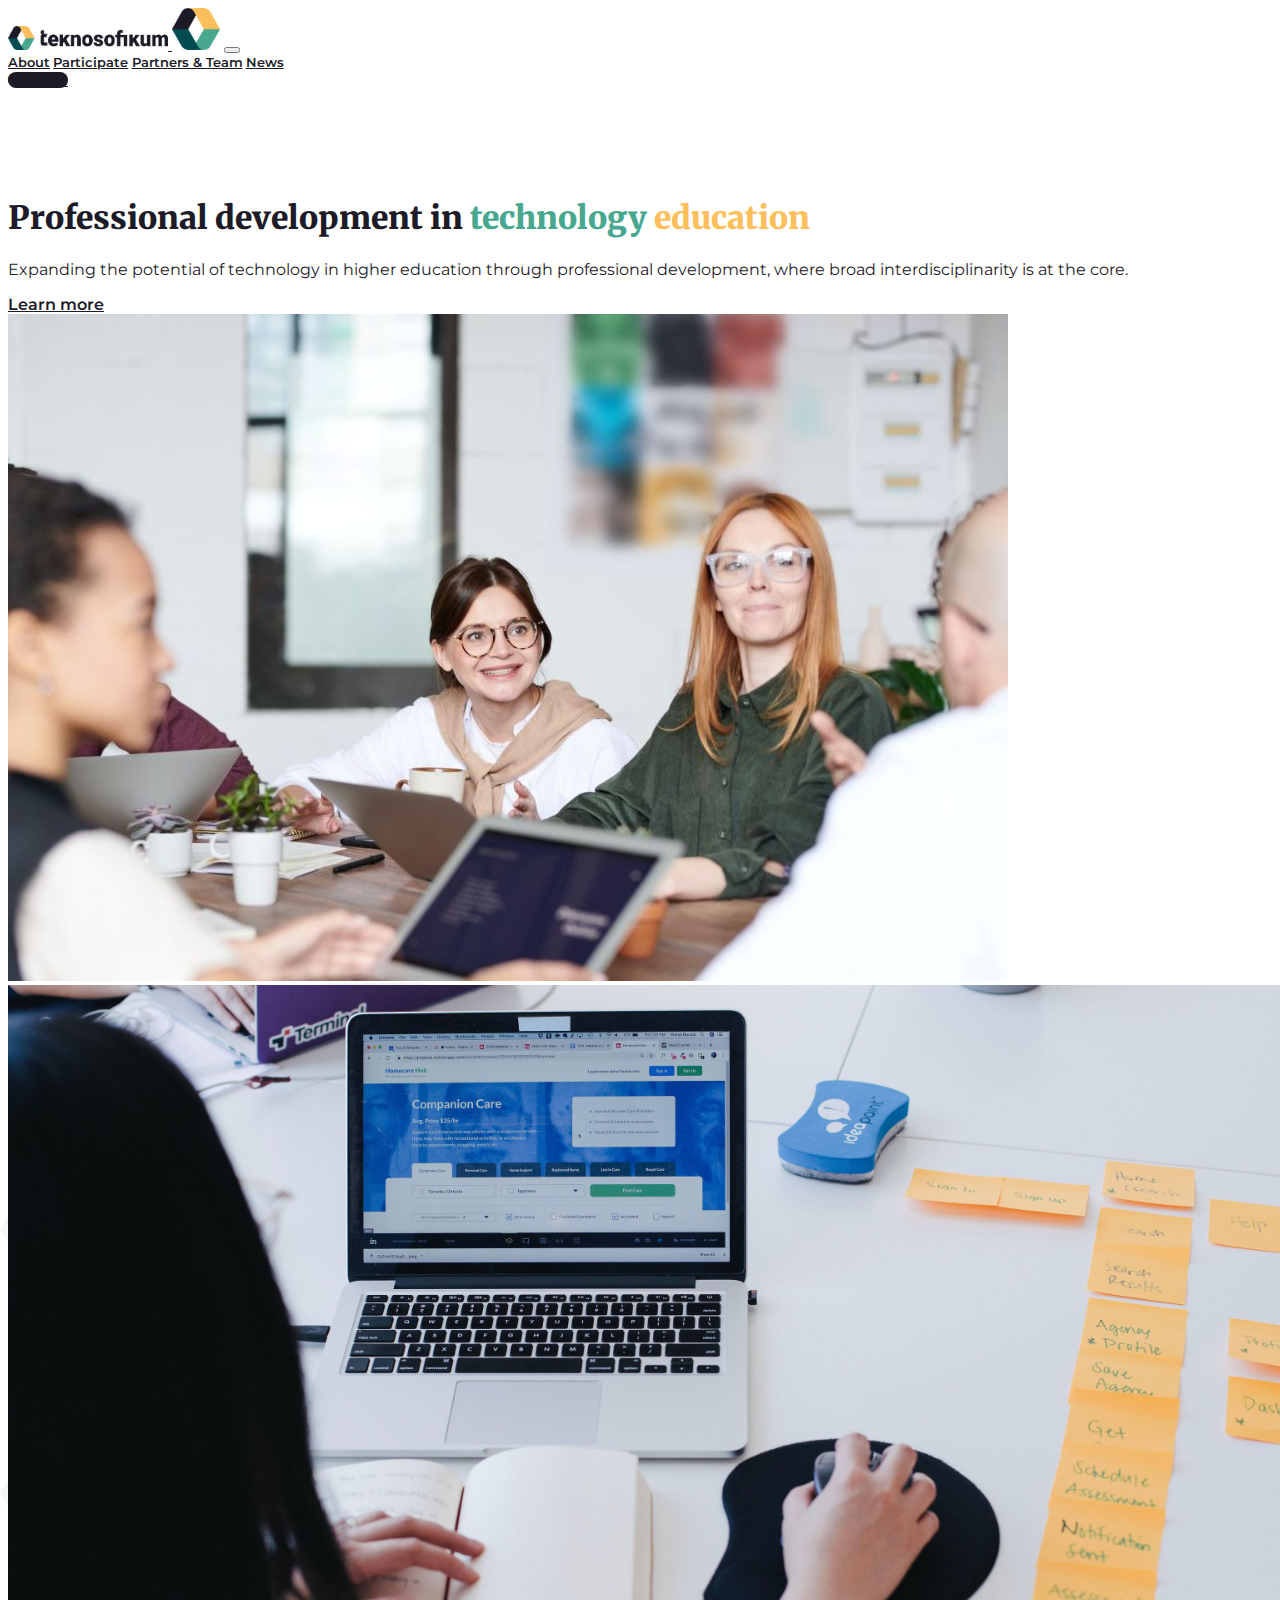
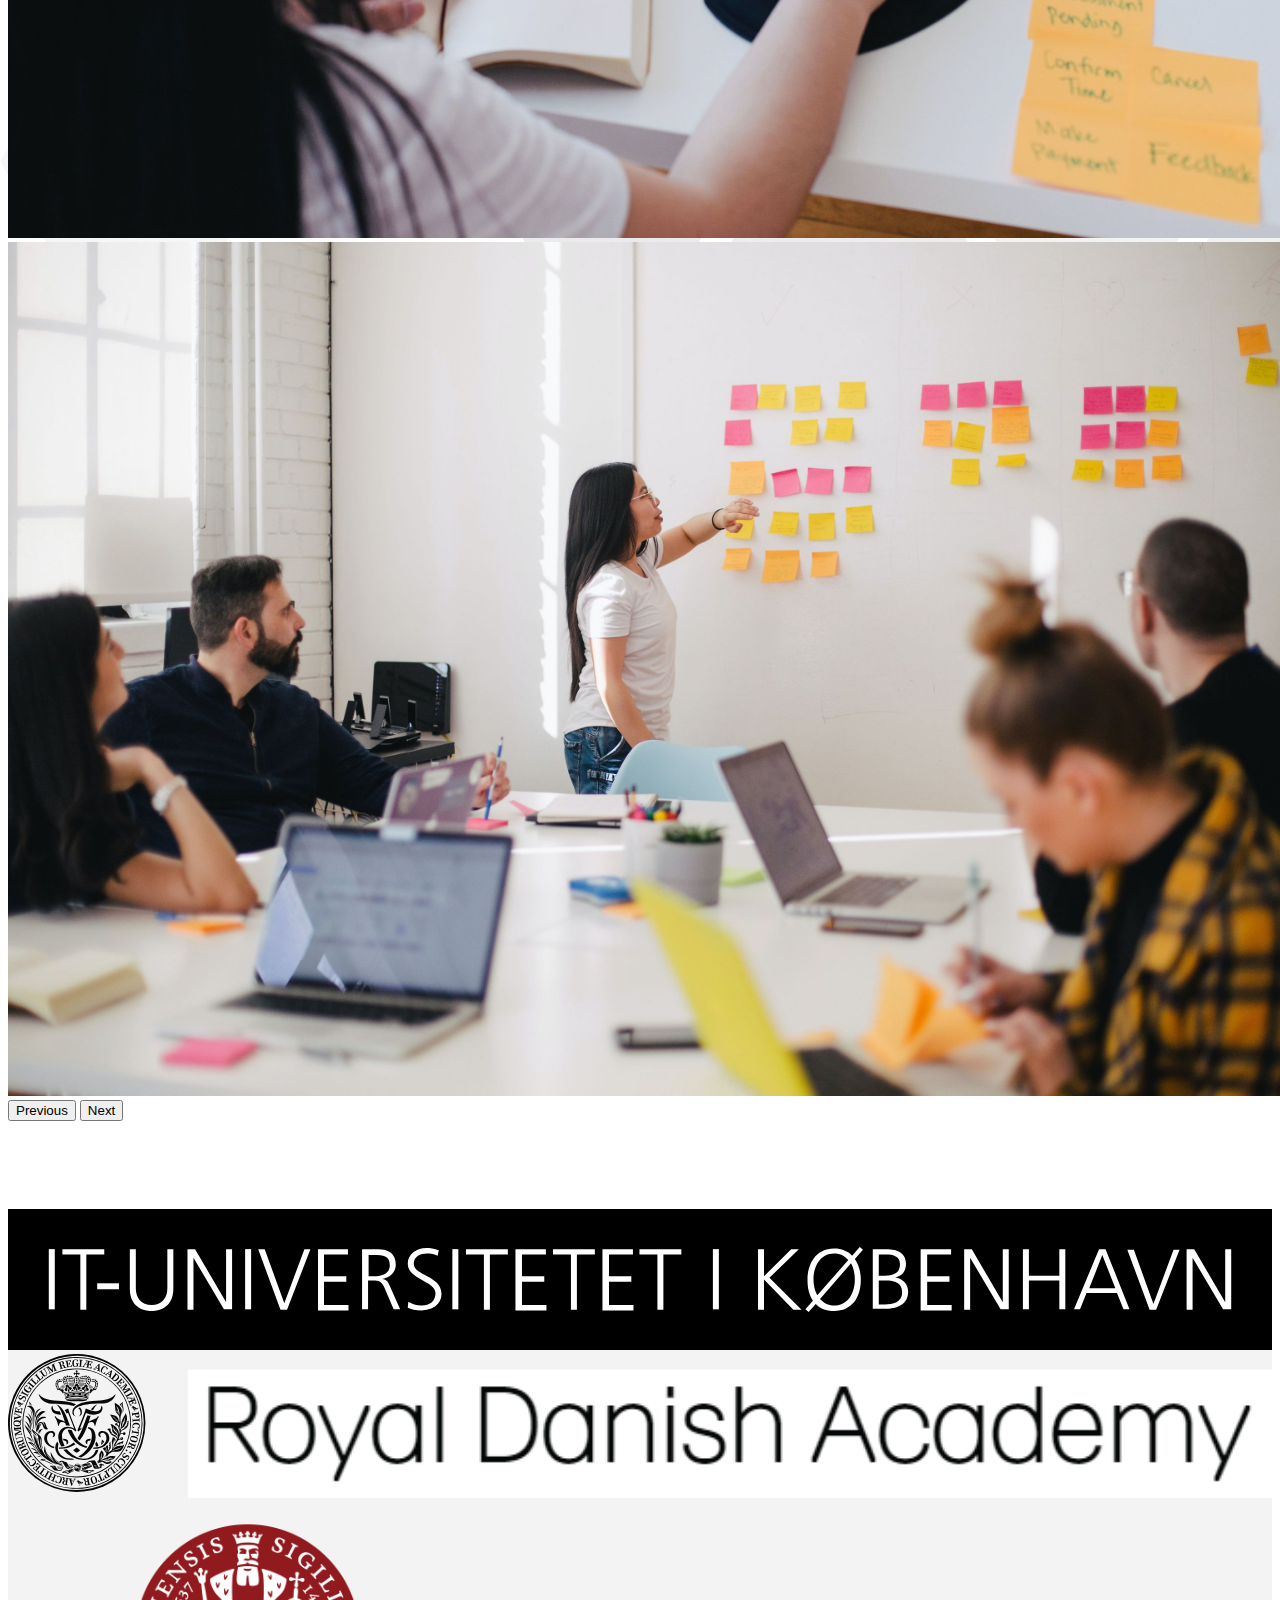
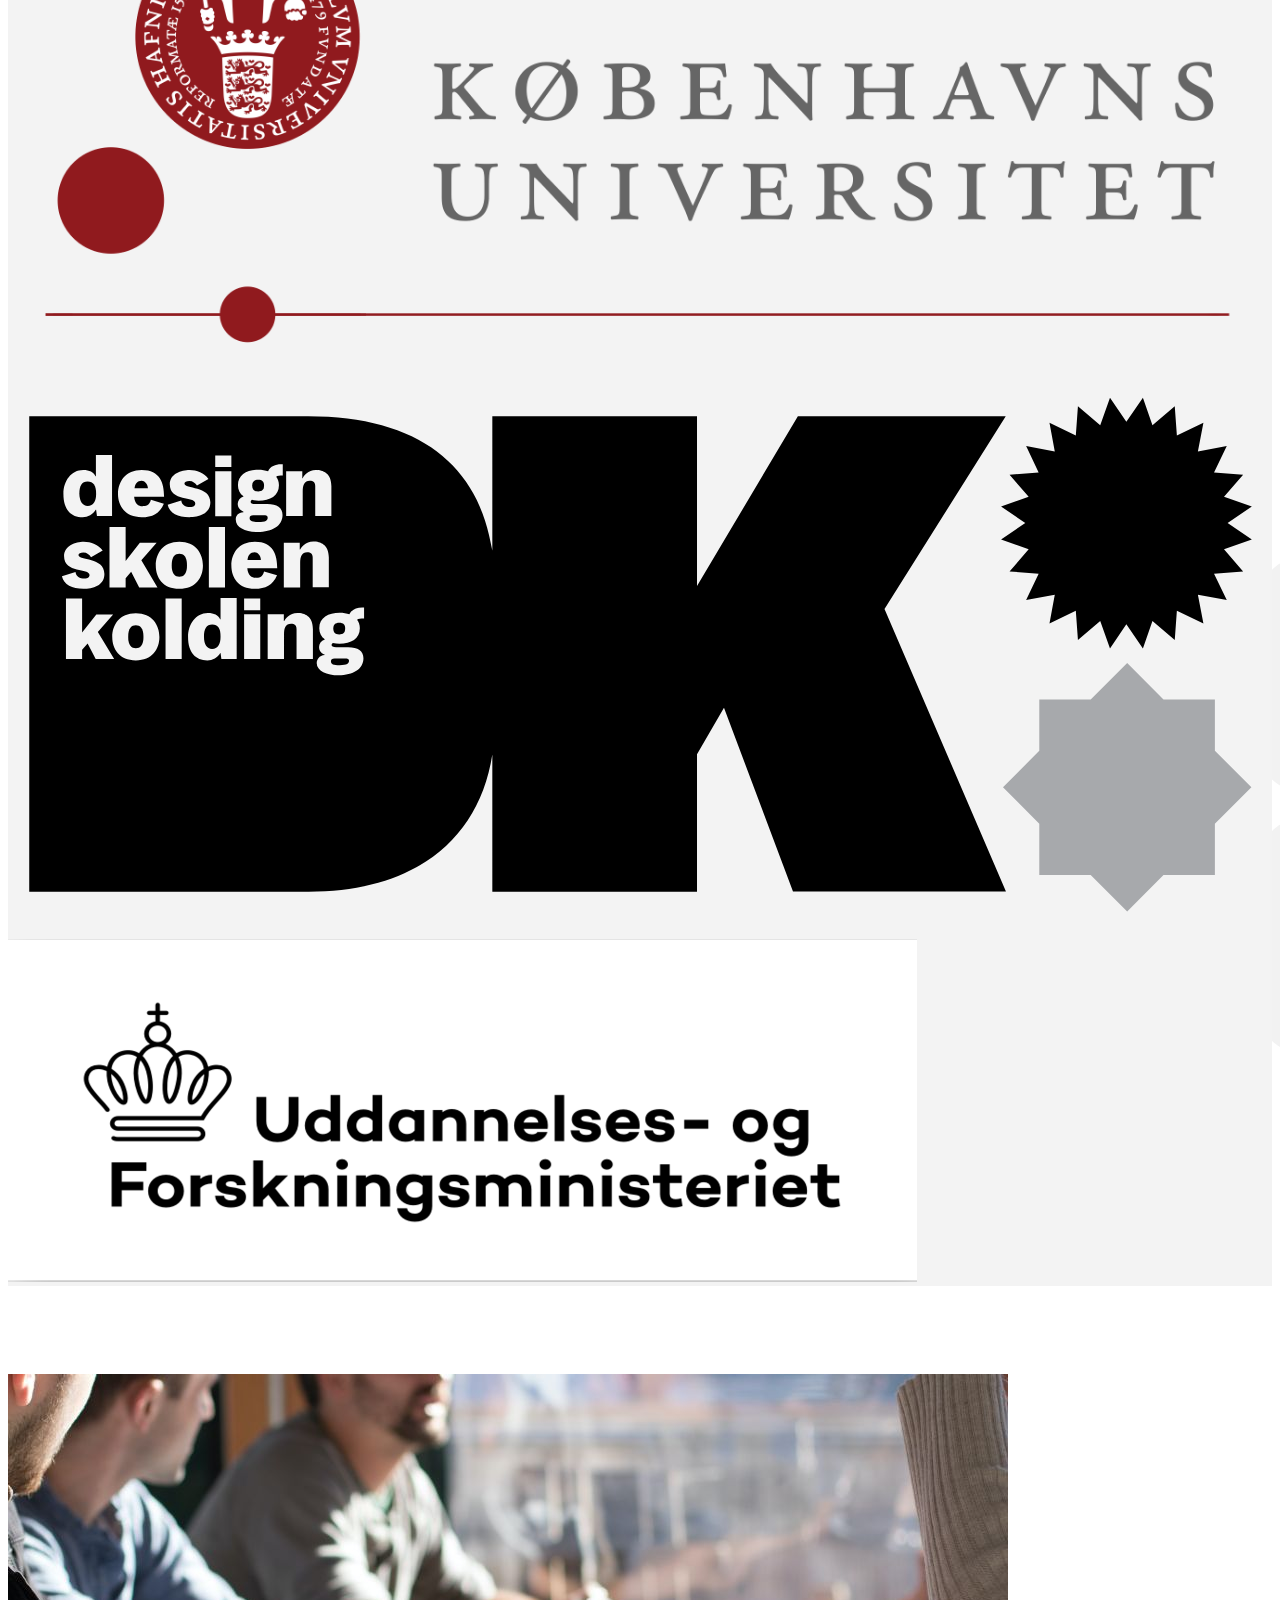
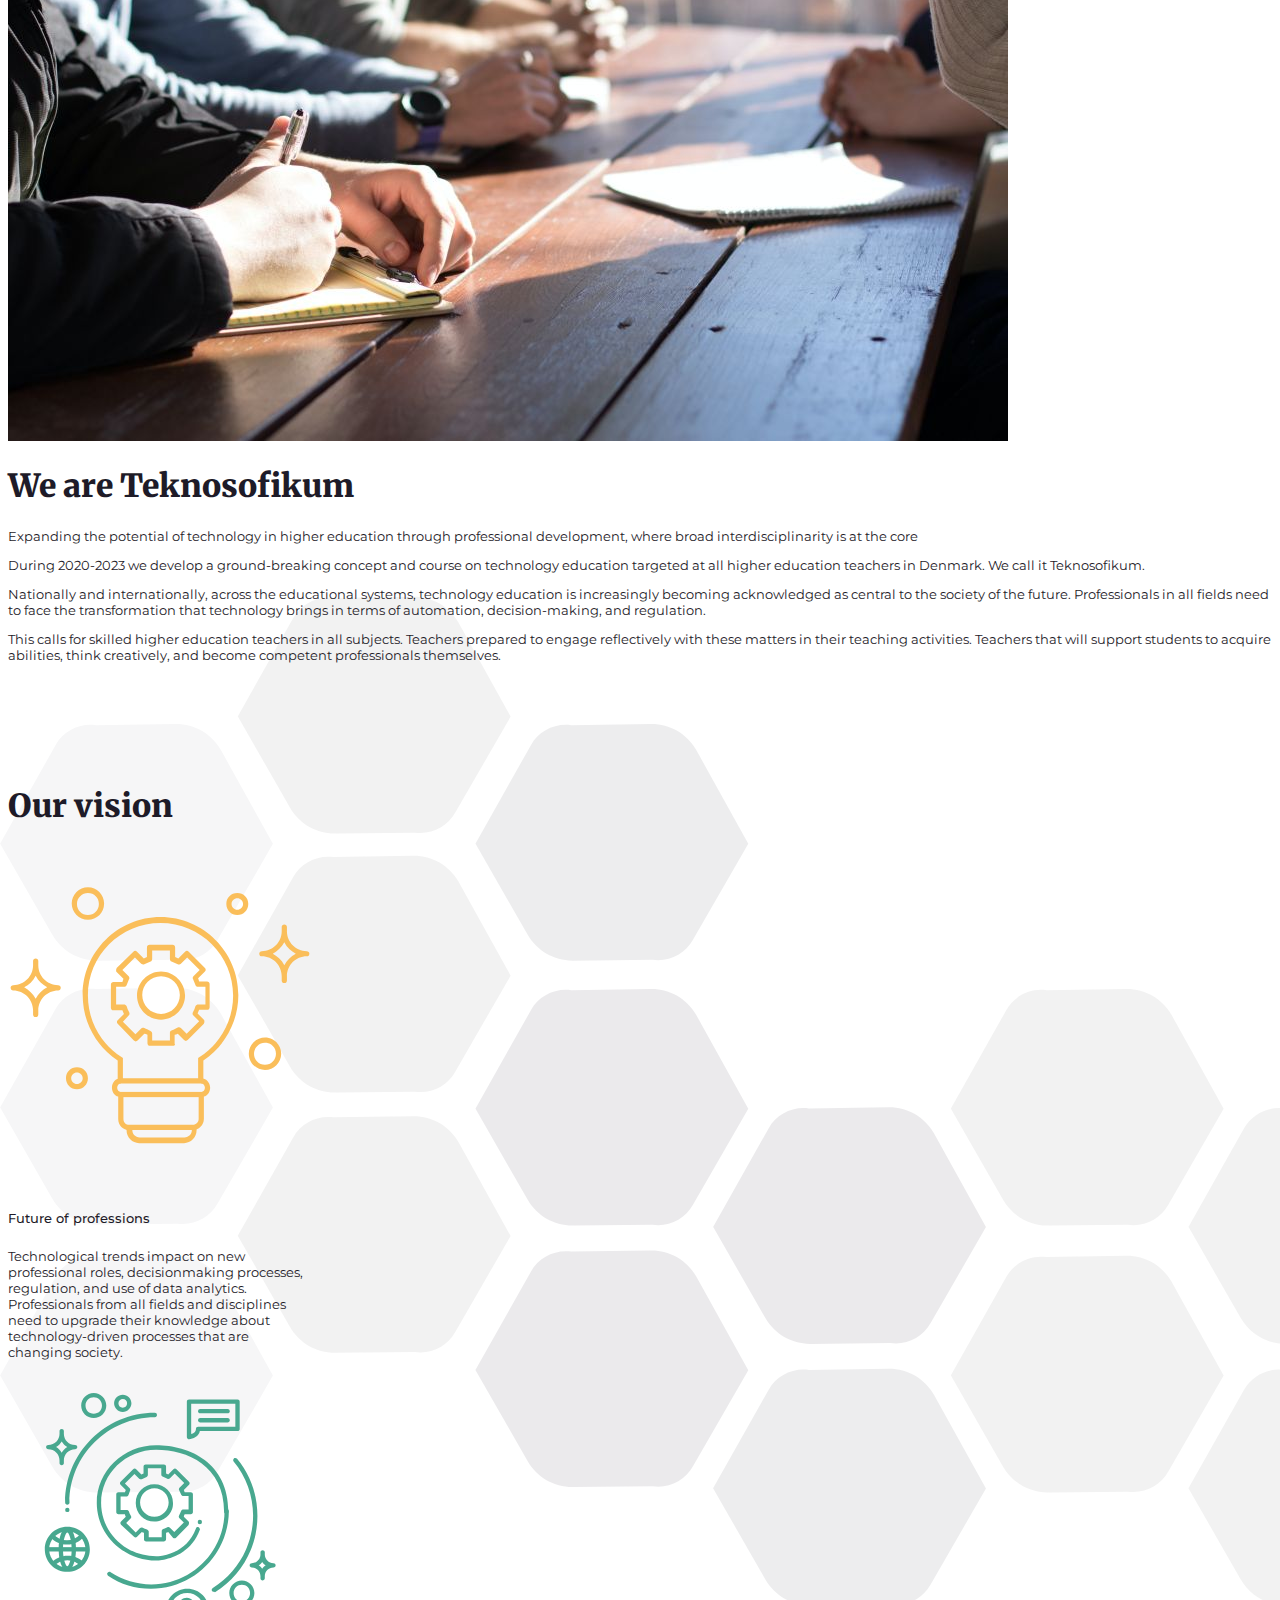
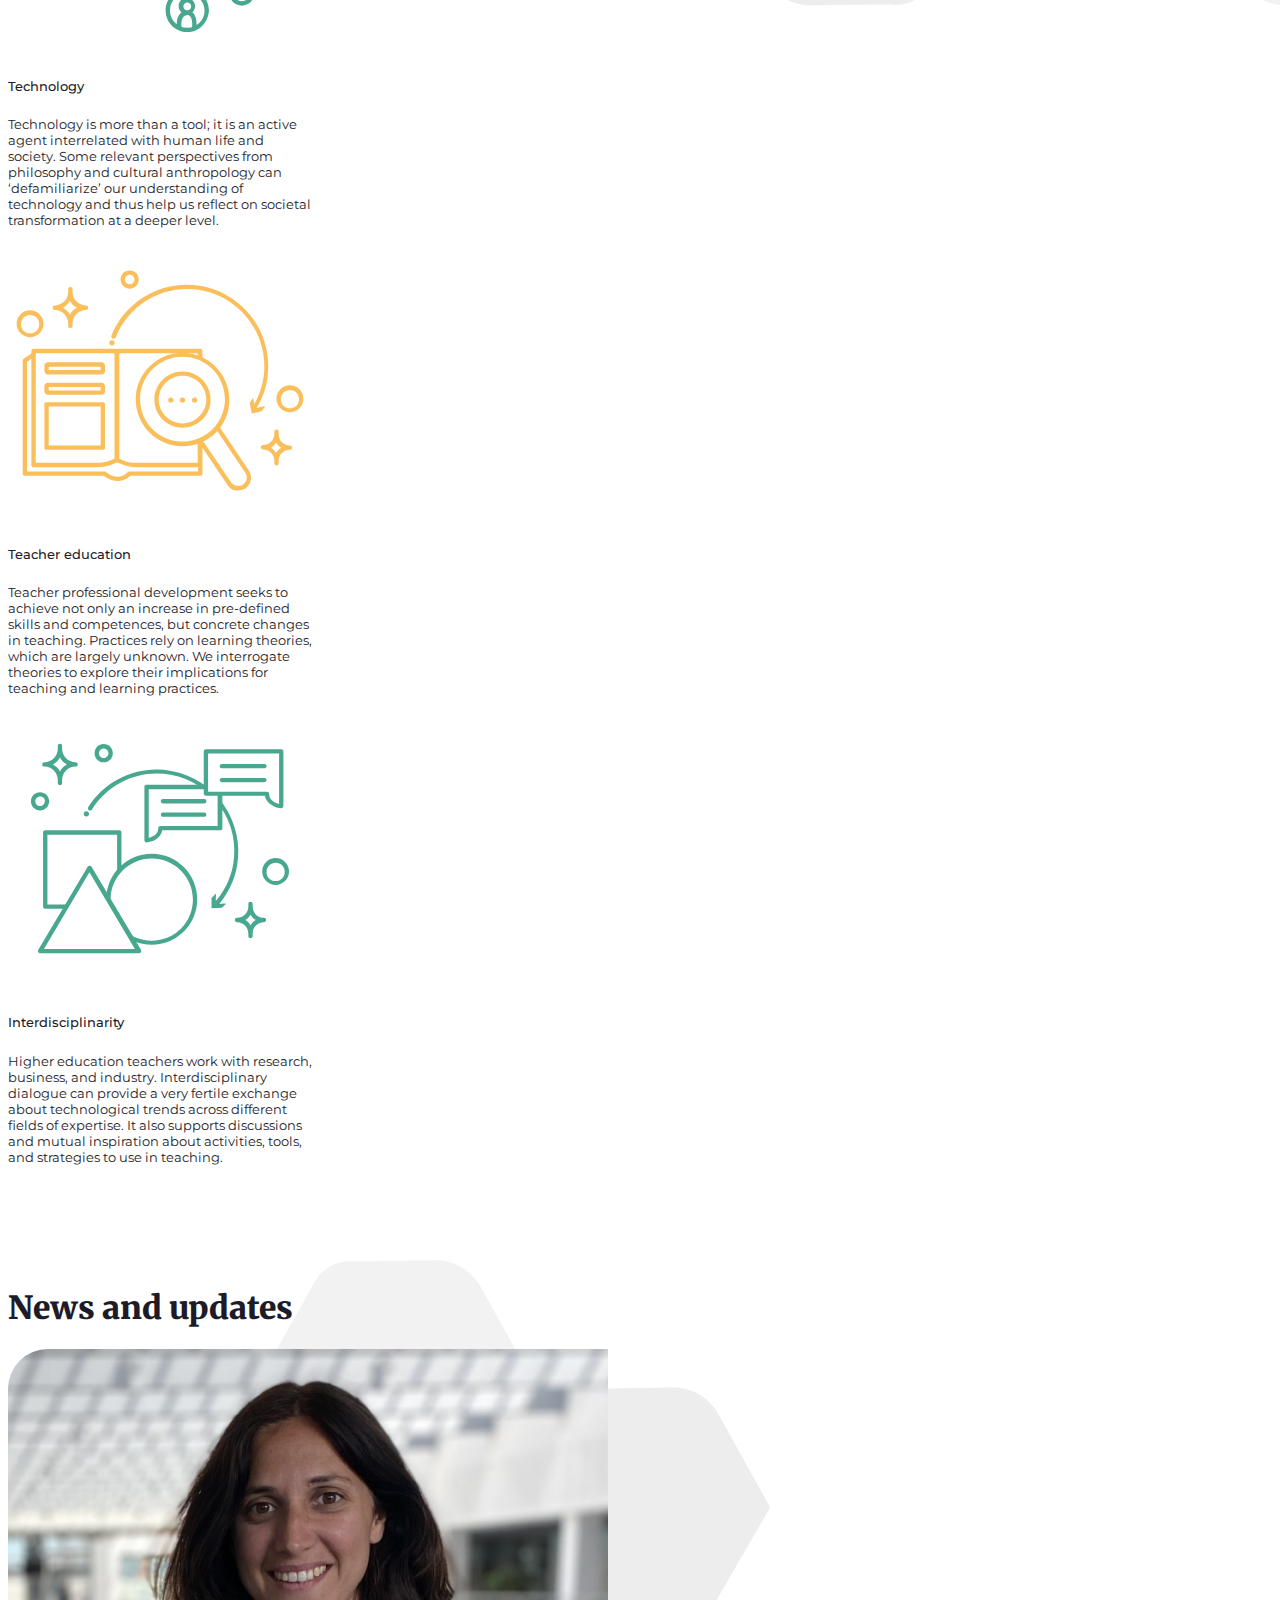
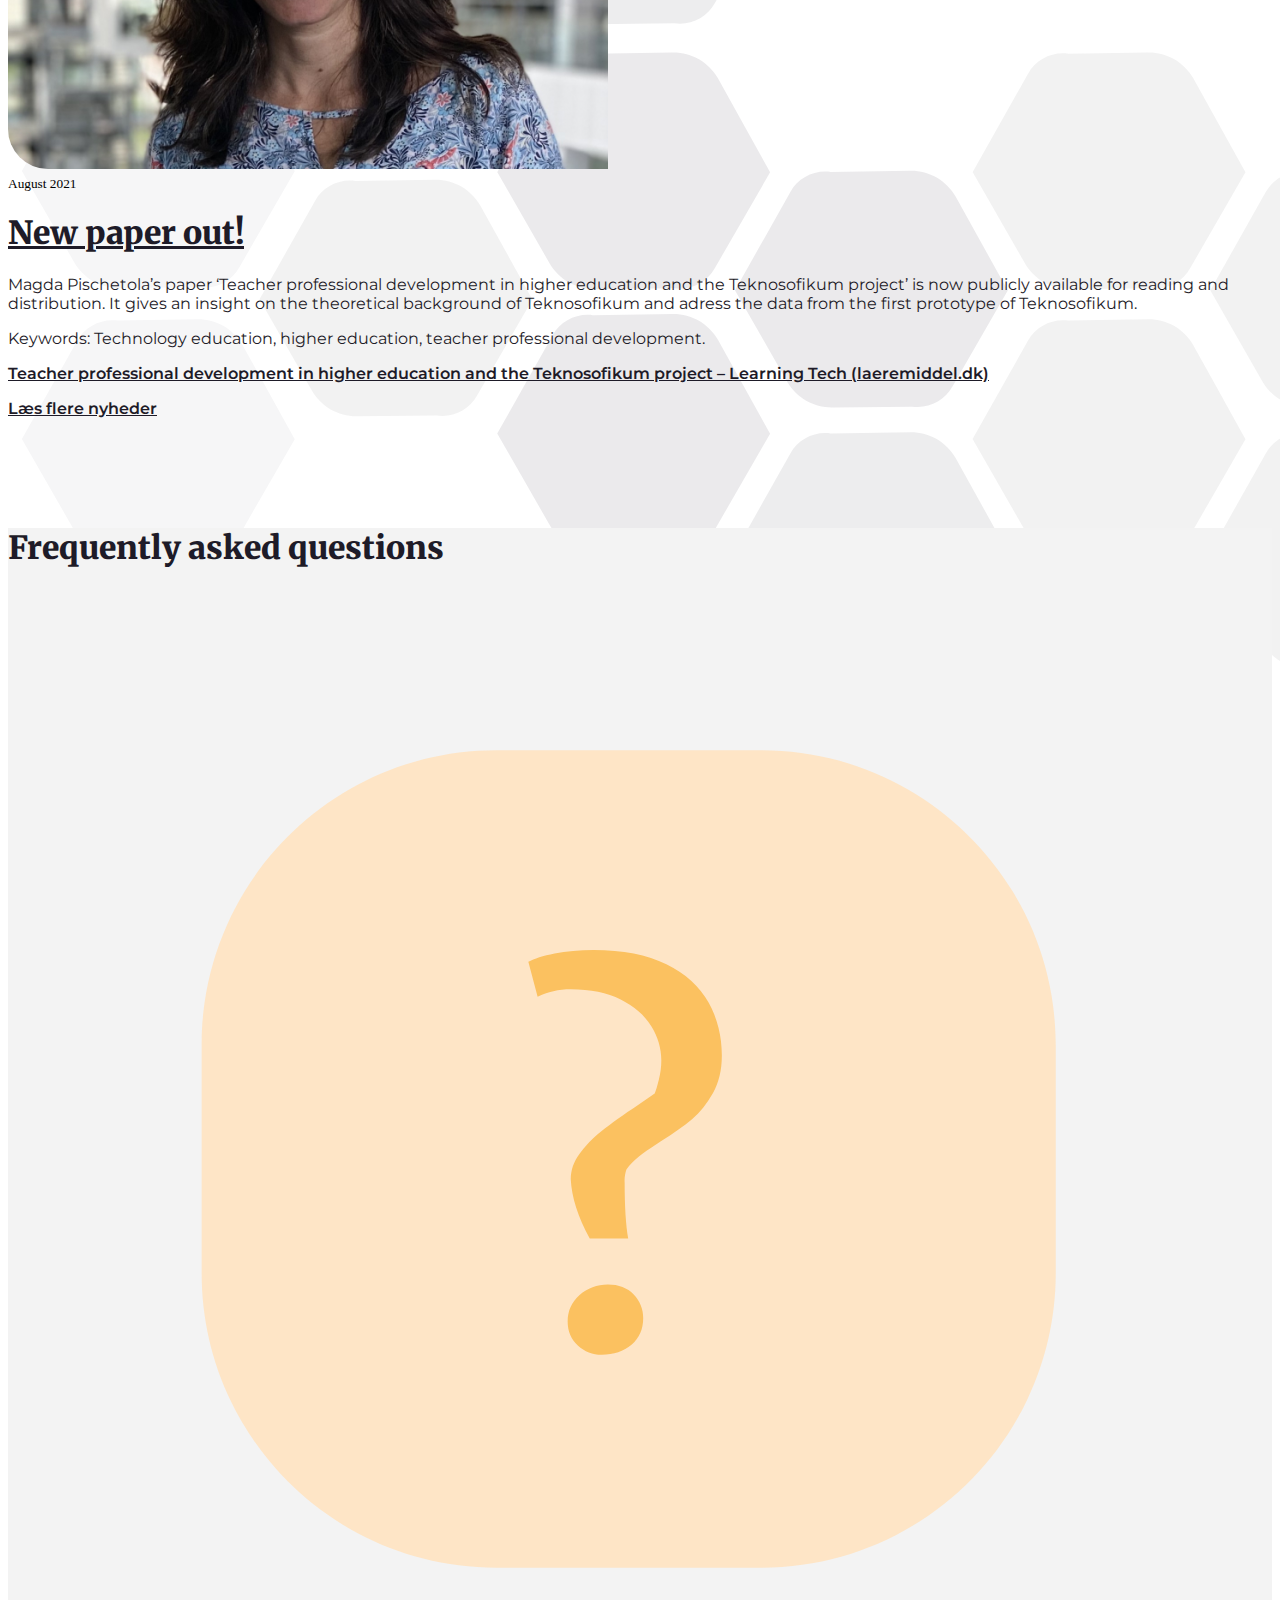
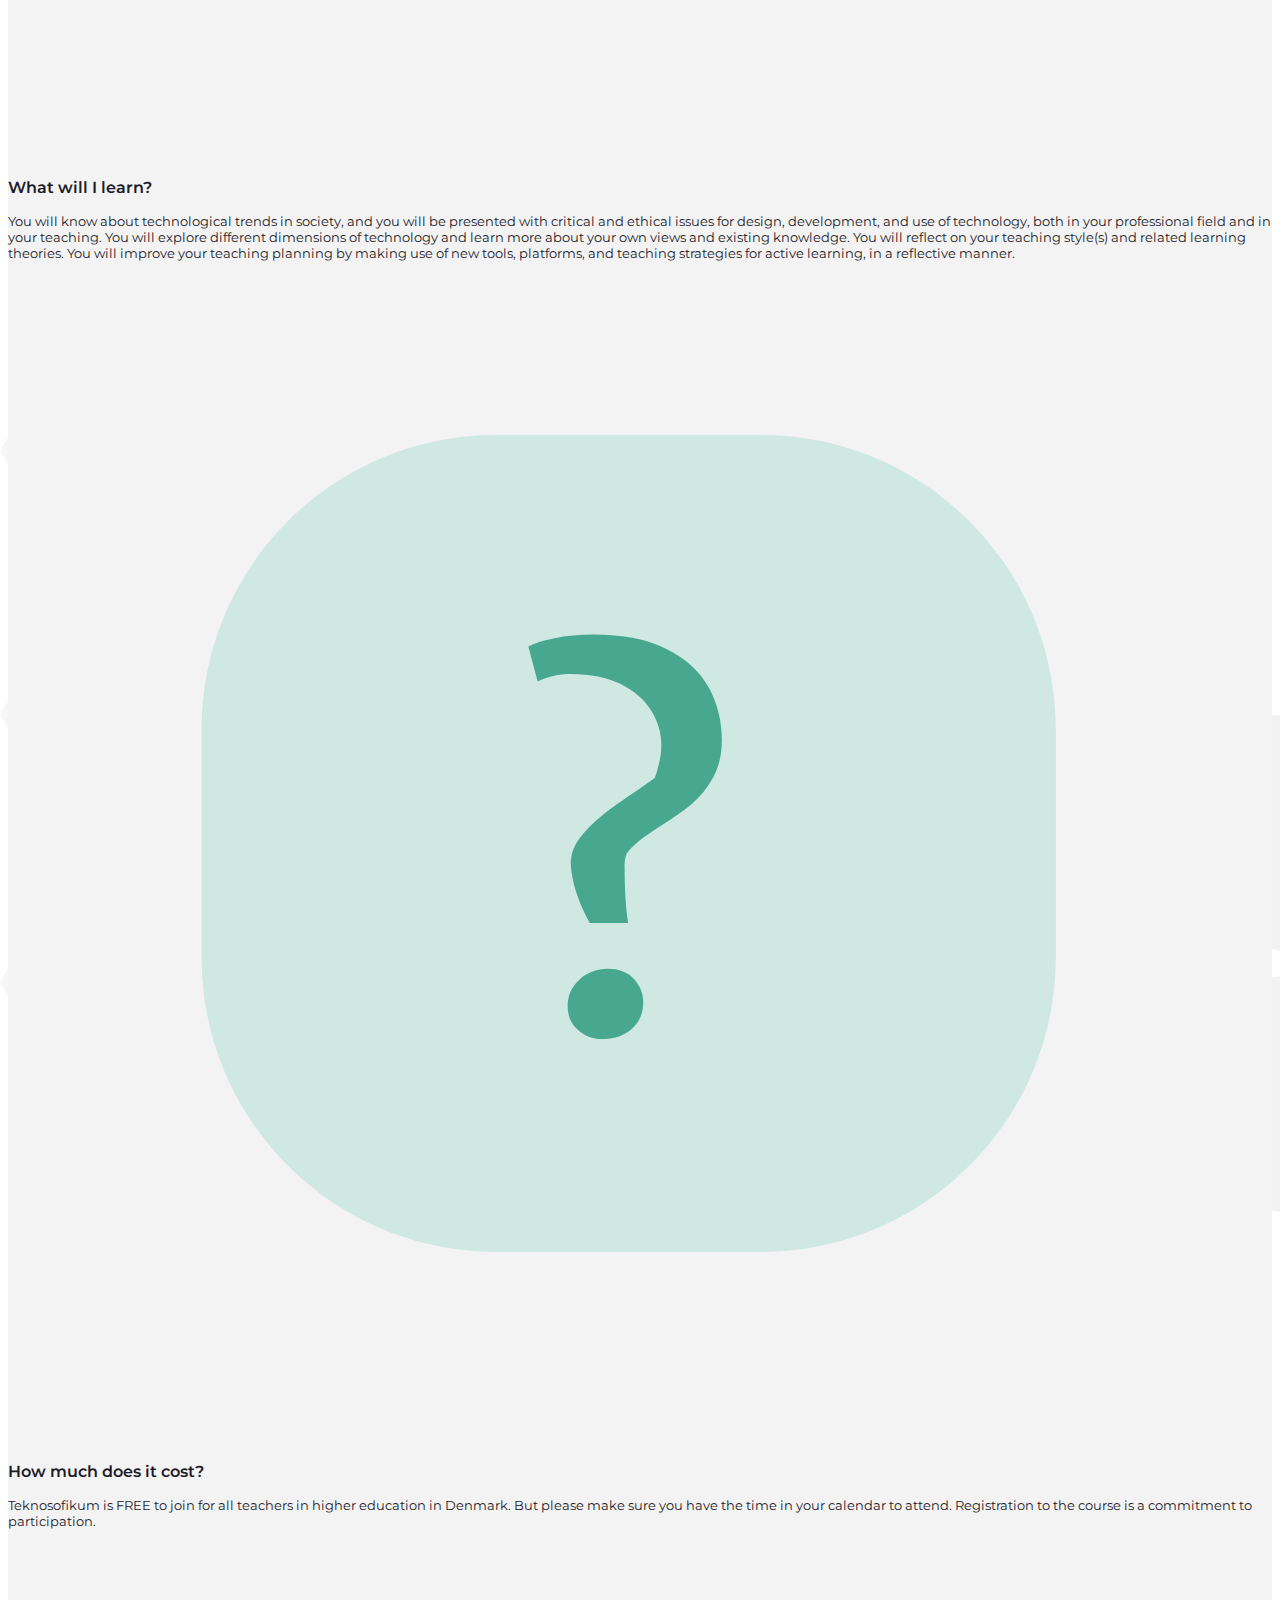
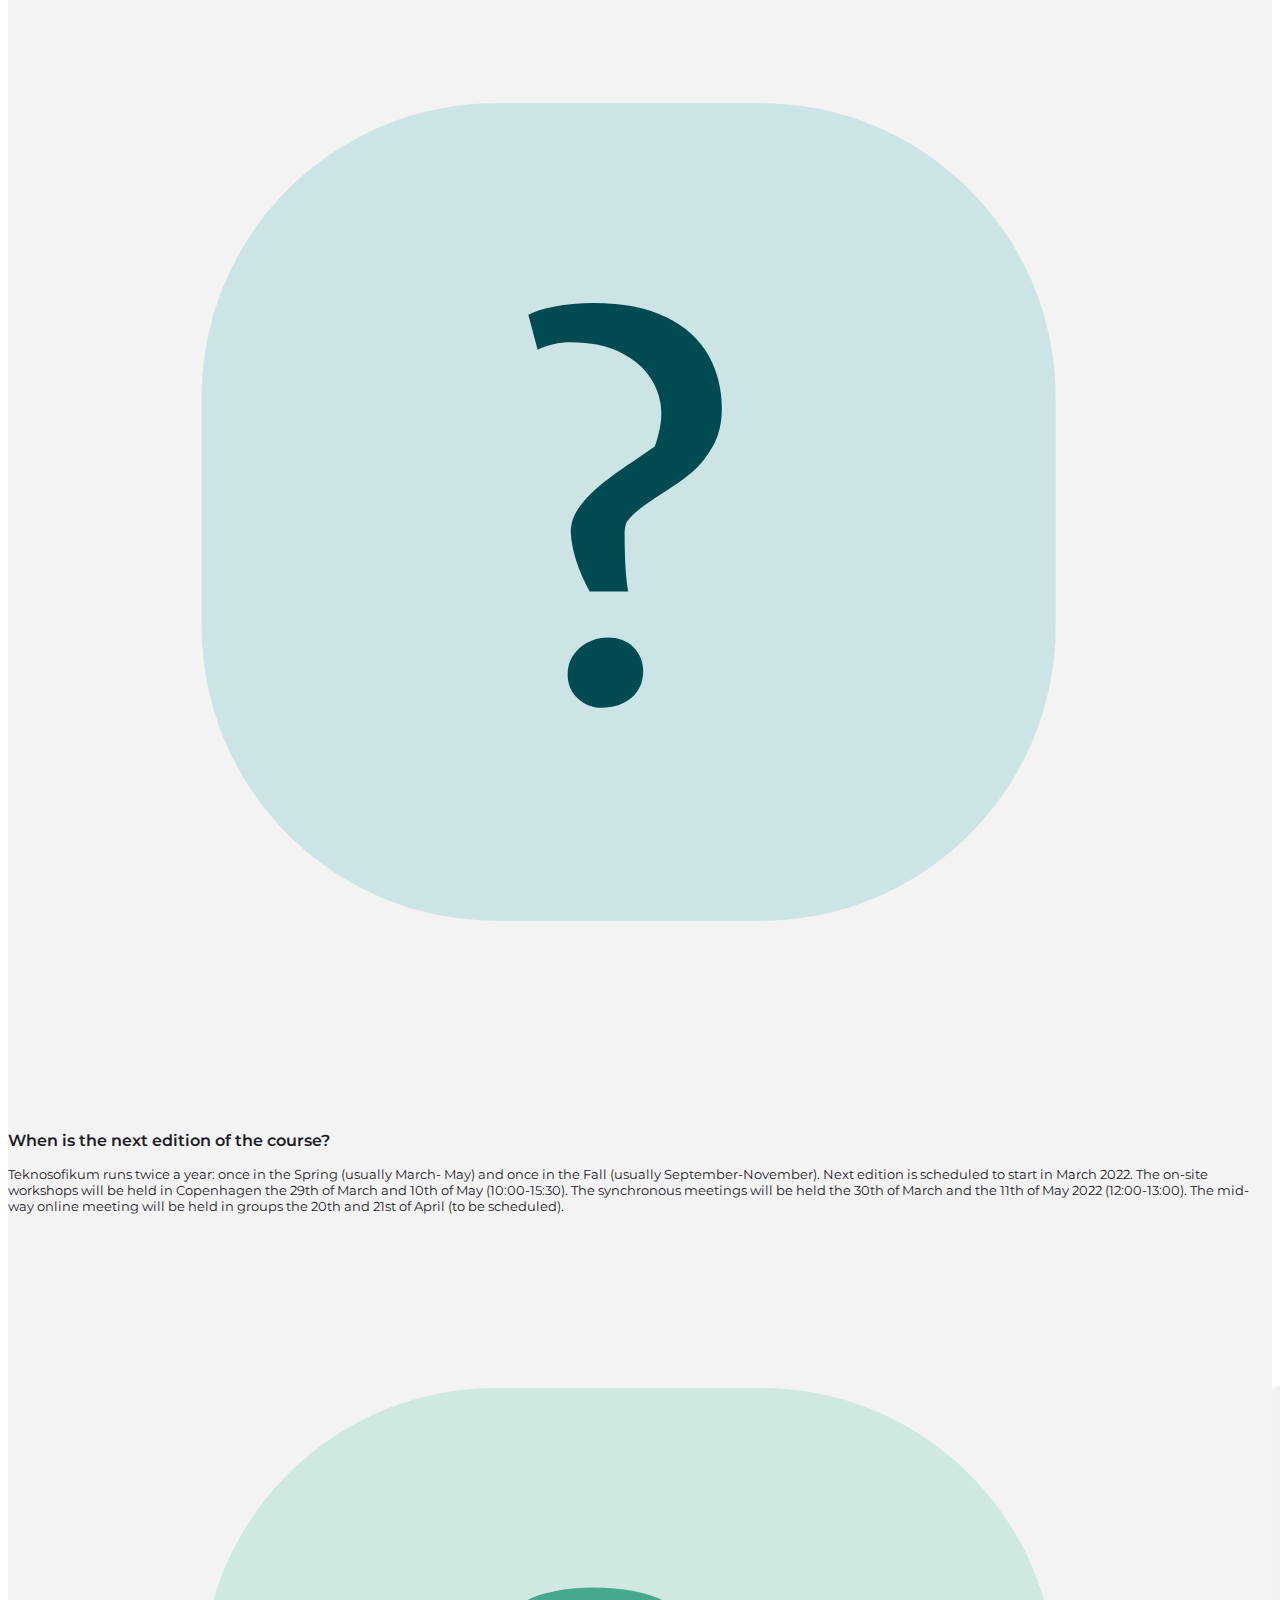
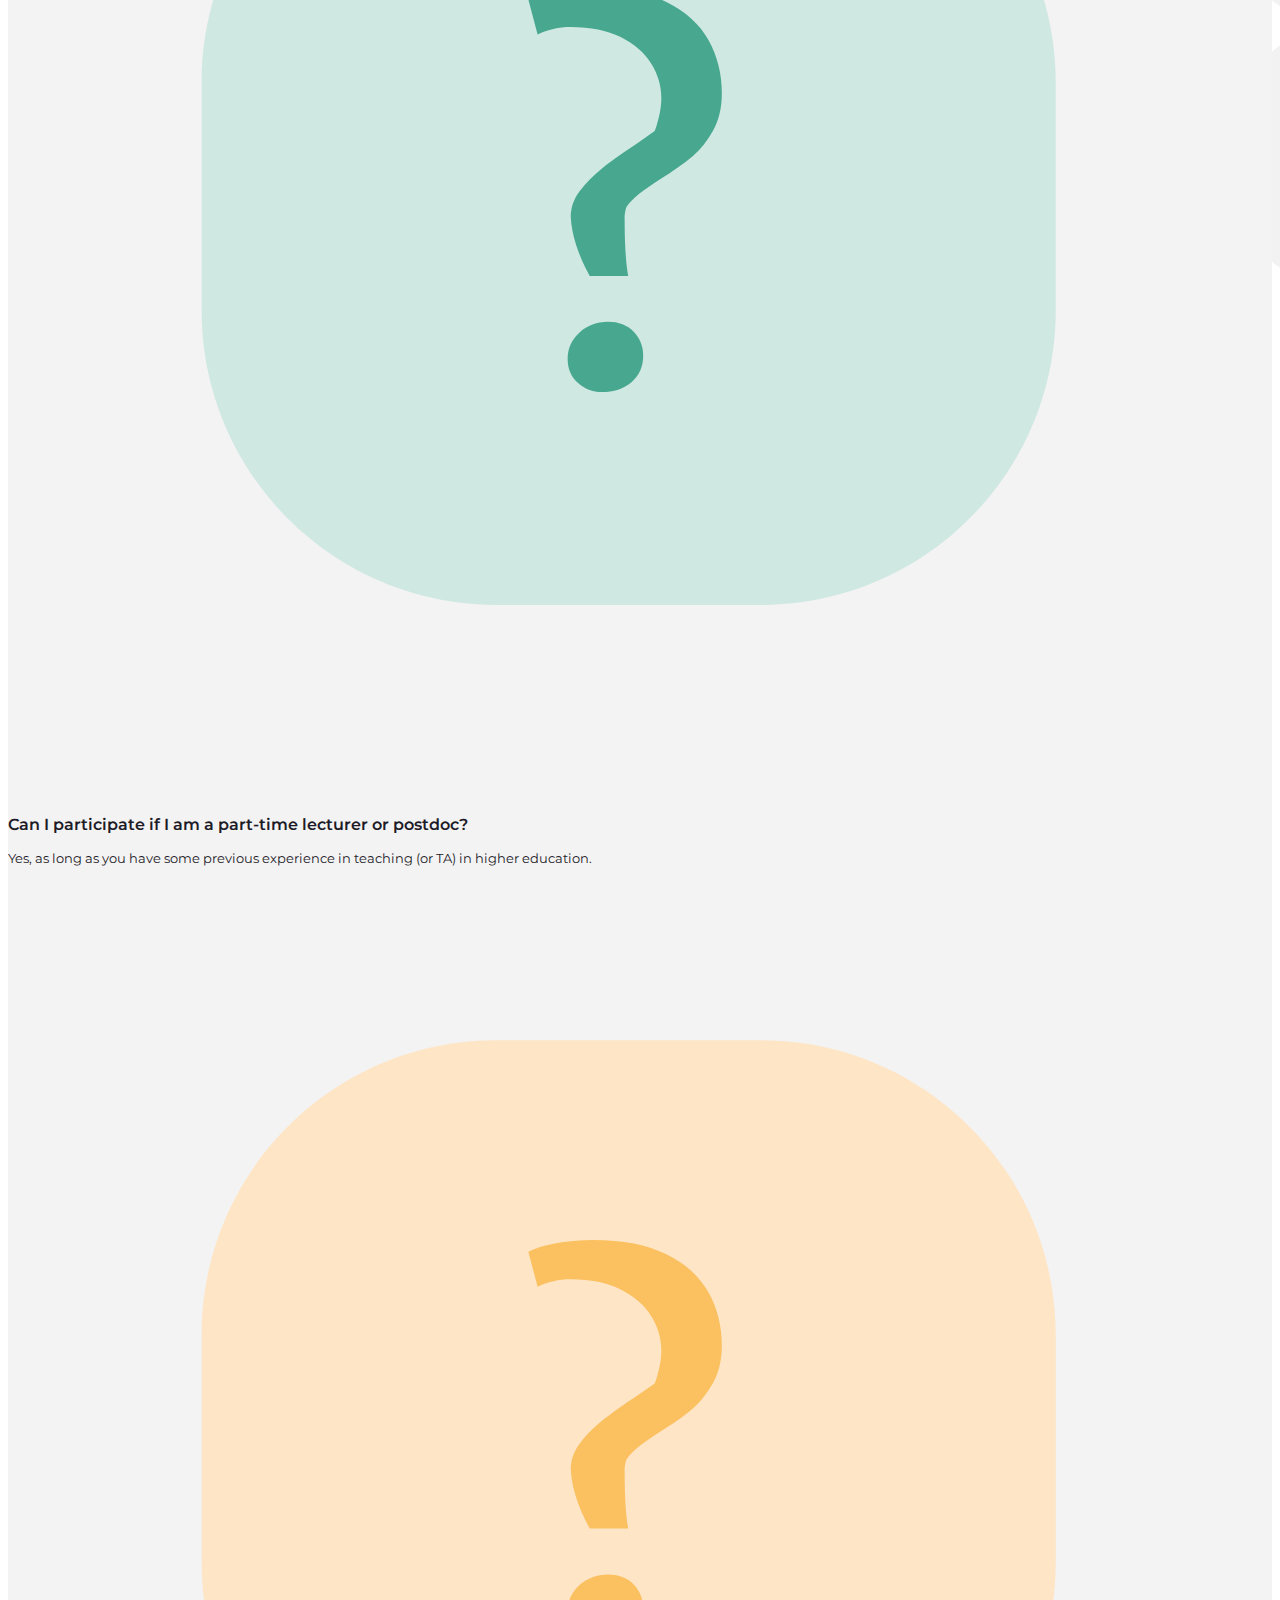
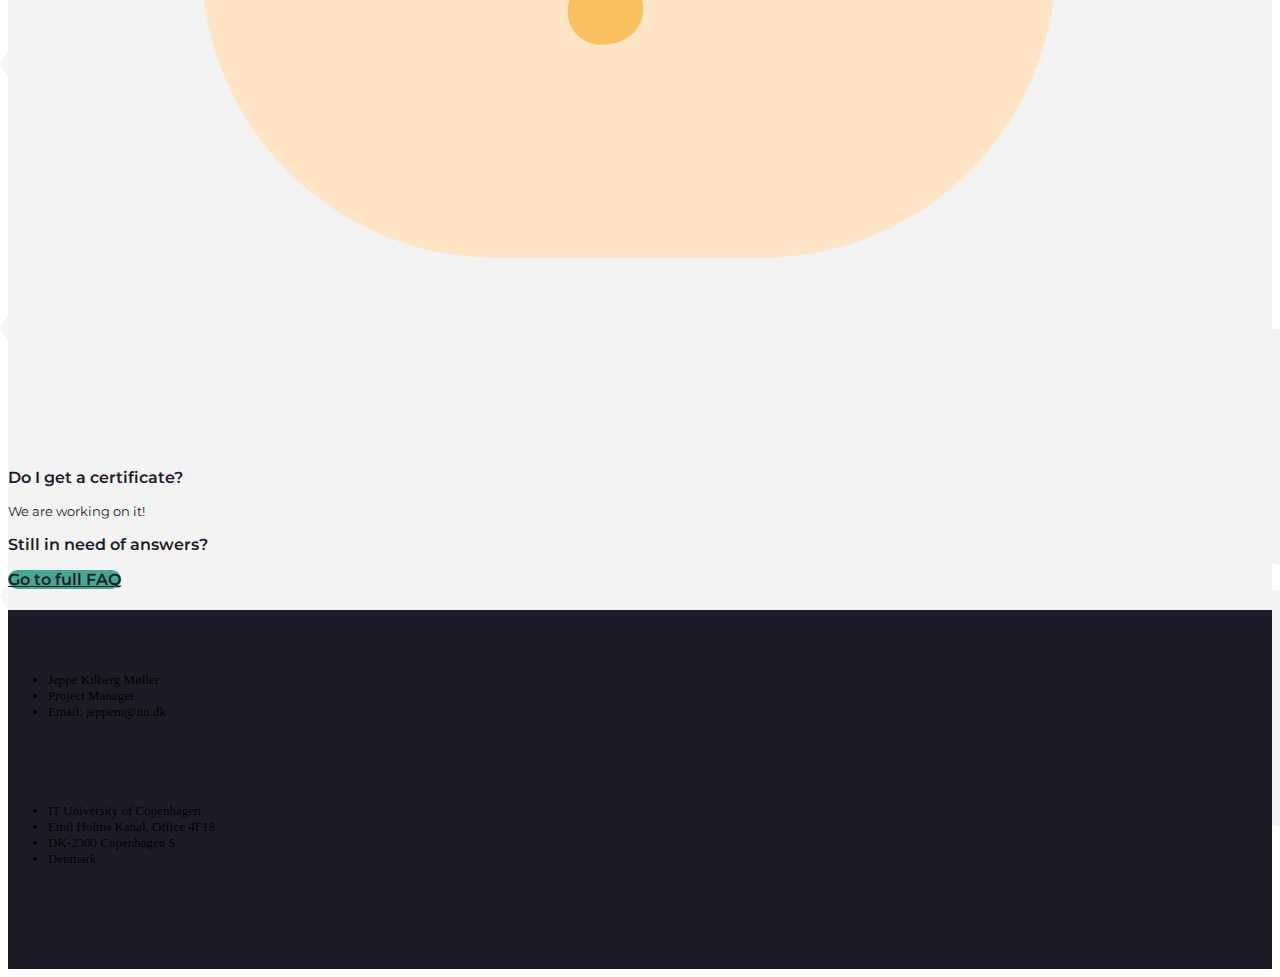
==== commit b08490d7: "extra pictures added" ====
--- a/index.html
+++ b/index.html
@@ -116,9 +116,16 @@
                 </div>
                 <div class="carousel-item">
                   <img
-                    src="/pics/Front Page/Header Billede.jpg"
+                    src="/pics/Front Page/header1.jpg"
                     class="d-block w-100"
-                    alt="Group of people"
+                    alt="woman working at computer"
+                  />
+                </div>
+                <div class="carousel-item">
+                  <img
+                    src="/pics/Front Page/header2.jpg"
+                    class="d-block w-100"
+                    alt="woman pitching idea for group of people"
                   />
                 </div>
               </div>
--- a/style.css
+++ b/style.css
@@ -95,11 +95,6 @@
   border-top-left-radius: 40px;
 }
 
-.news-video {
-  max-width: 100vw;
-  width: 37rem;
-}
-
 /* media query to fix orange boxes around pics */
 @media screen and (min-width: 40em) {
   .full-screen {
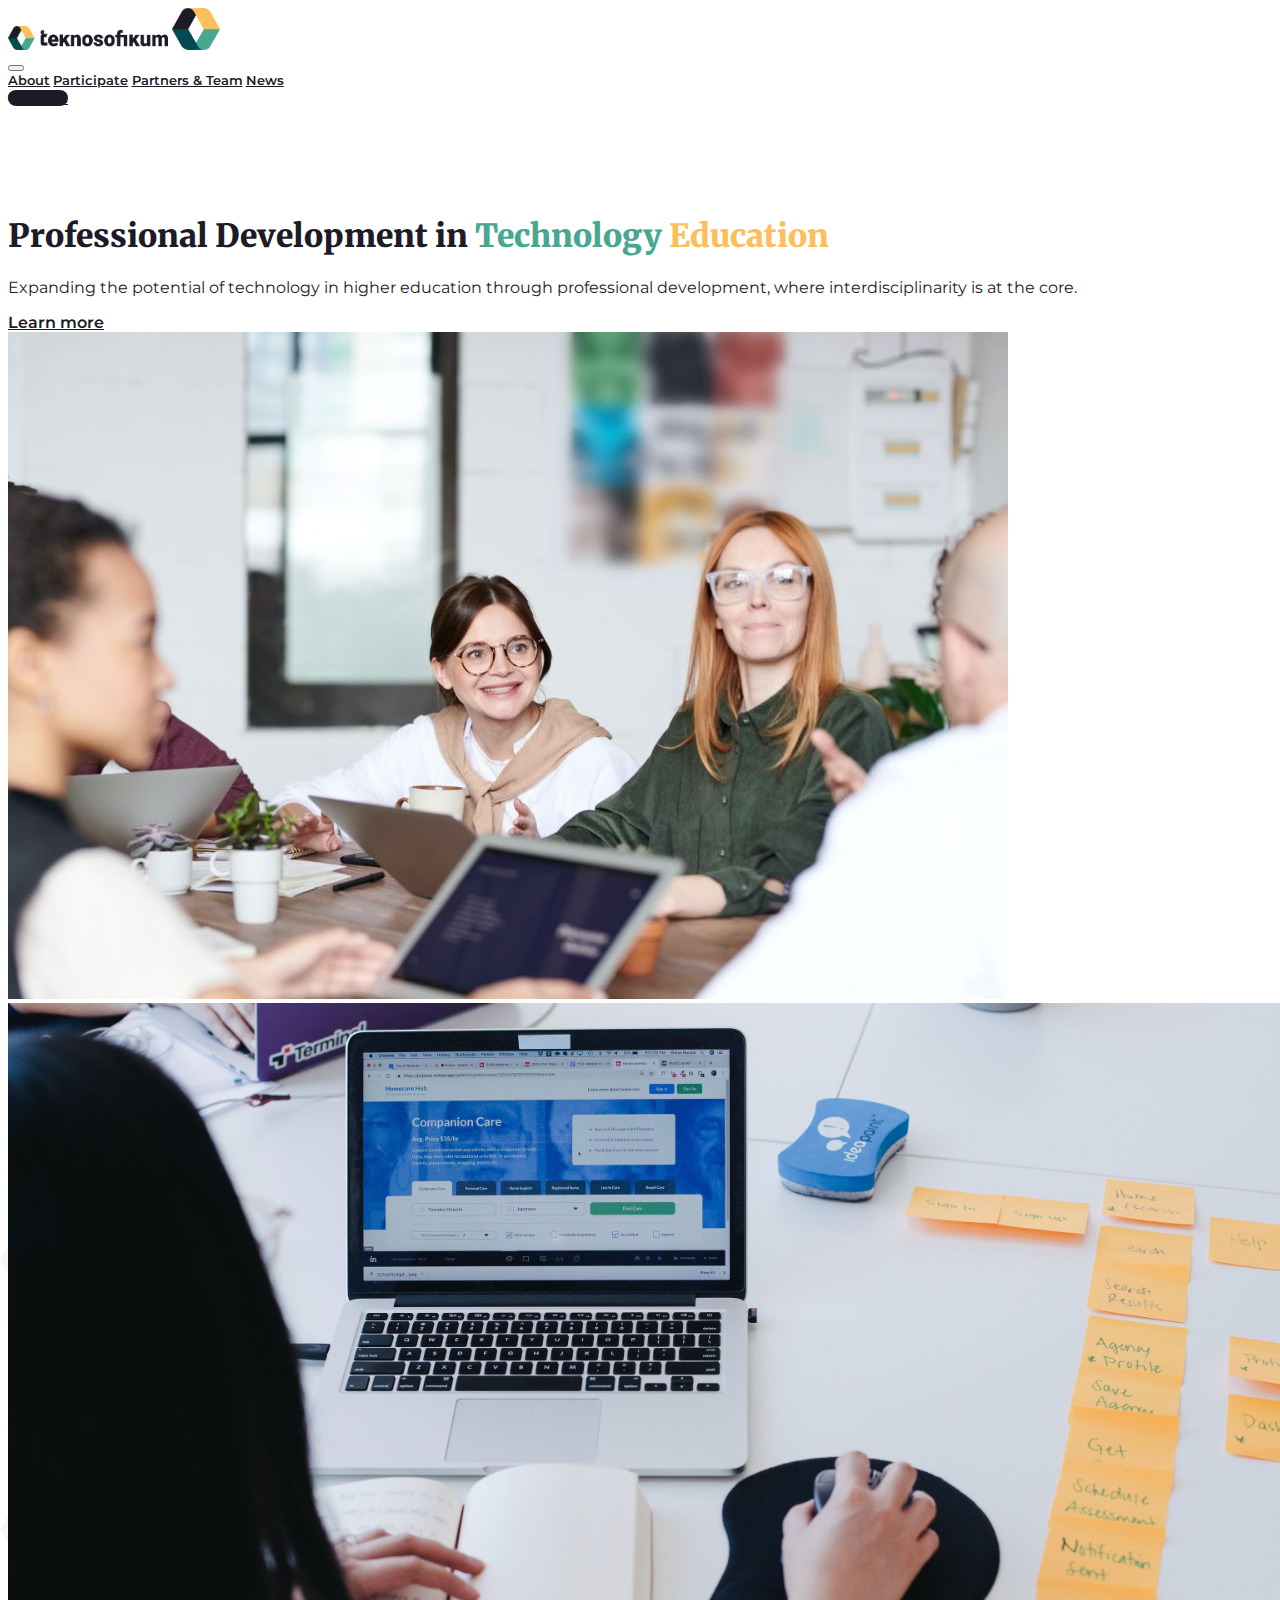
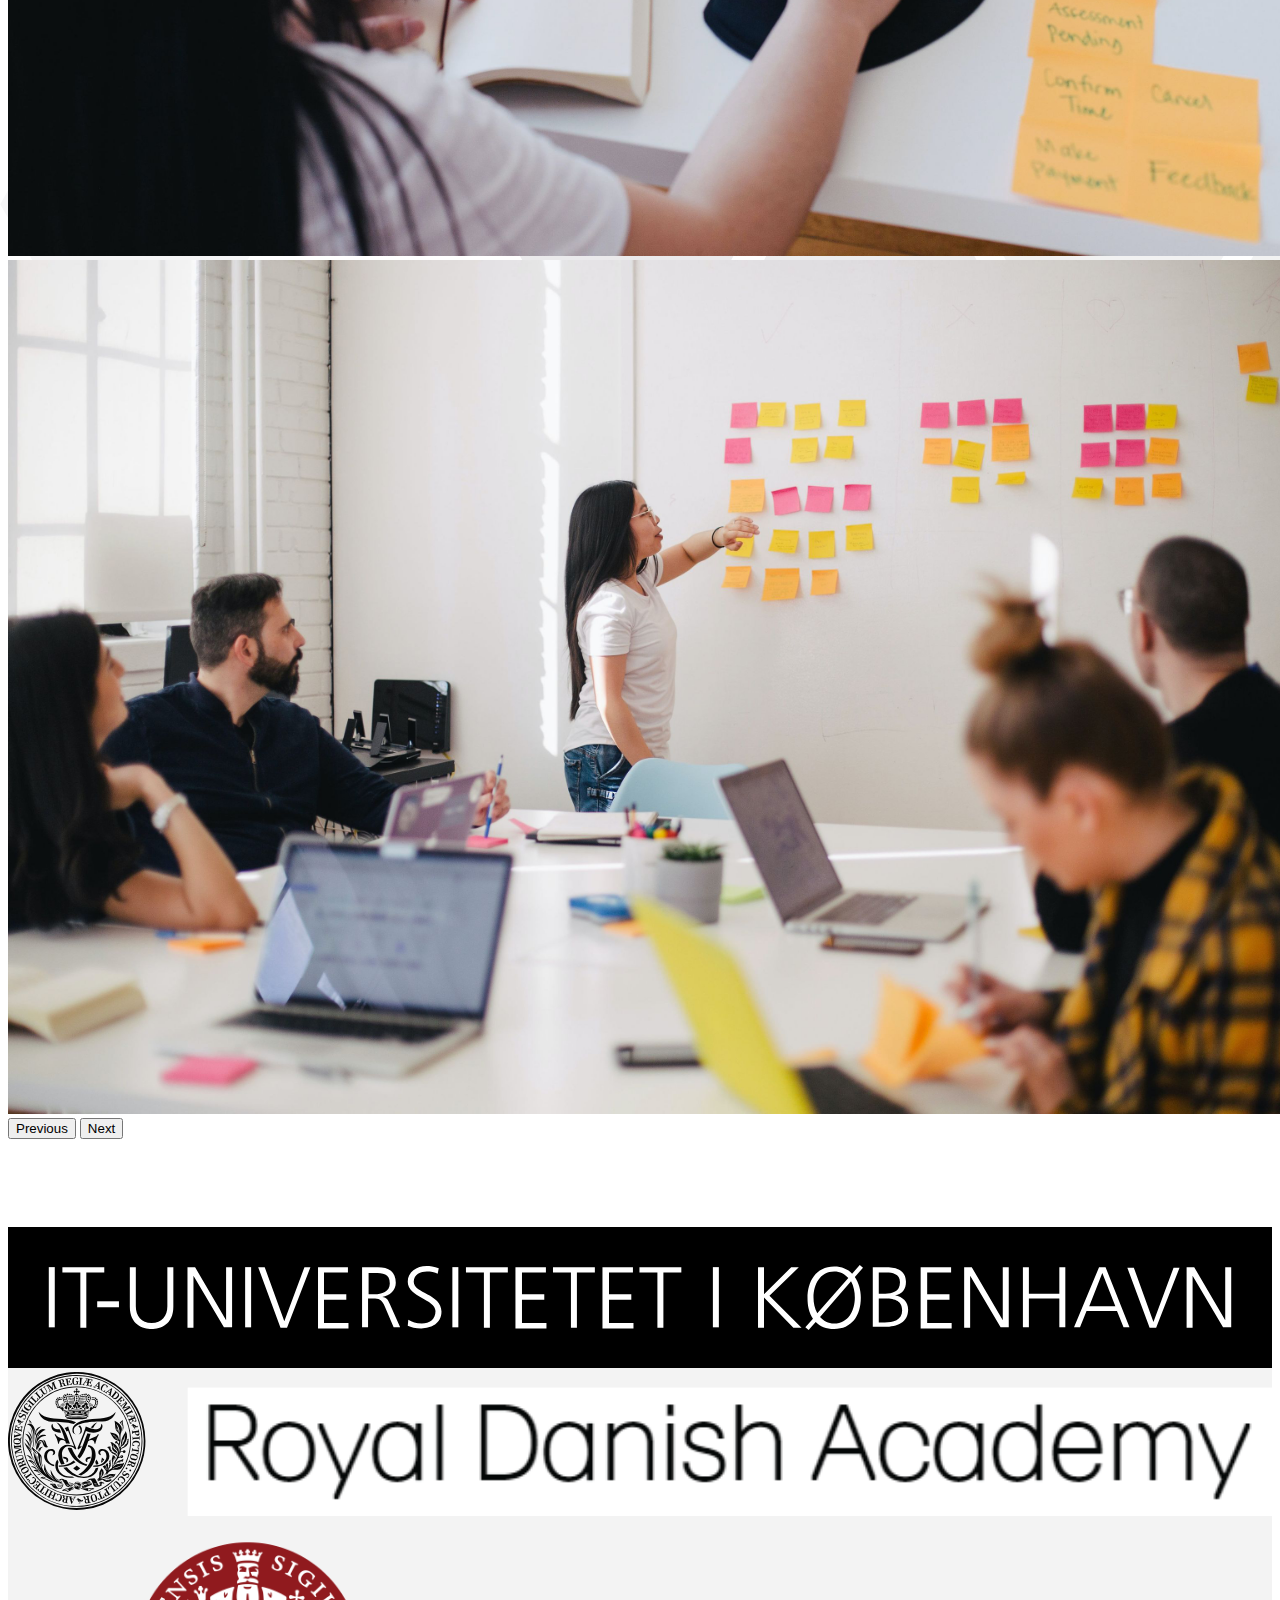
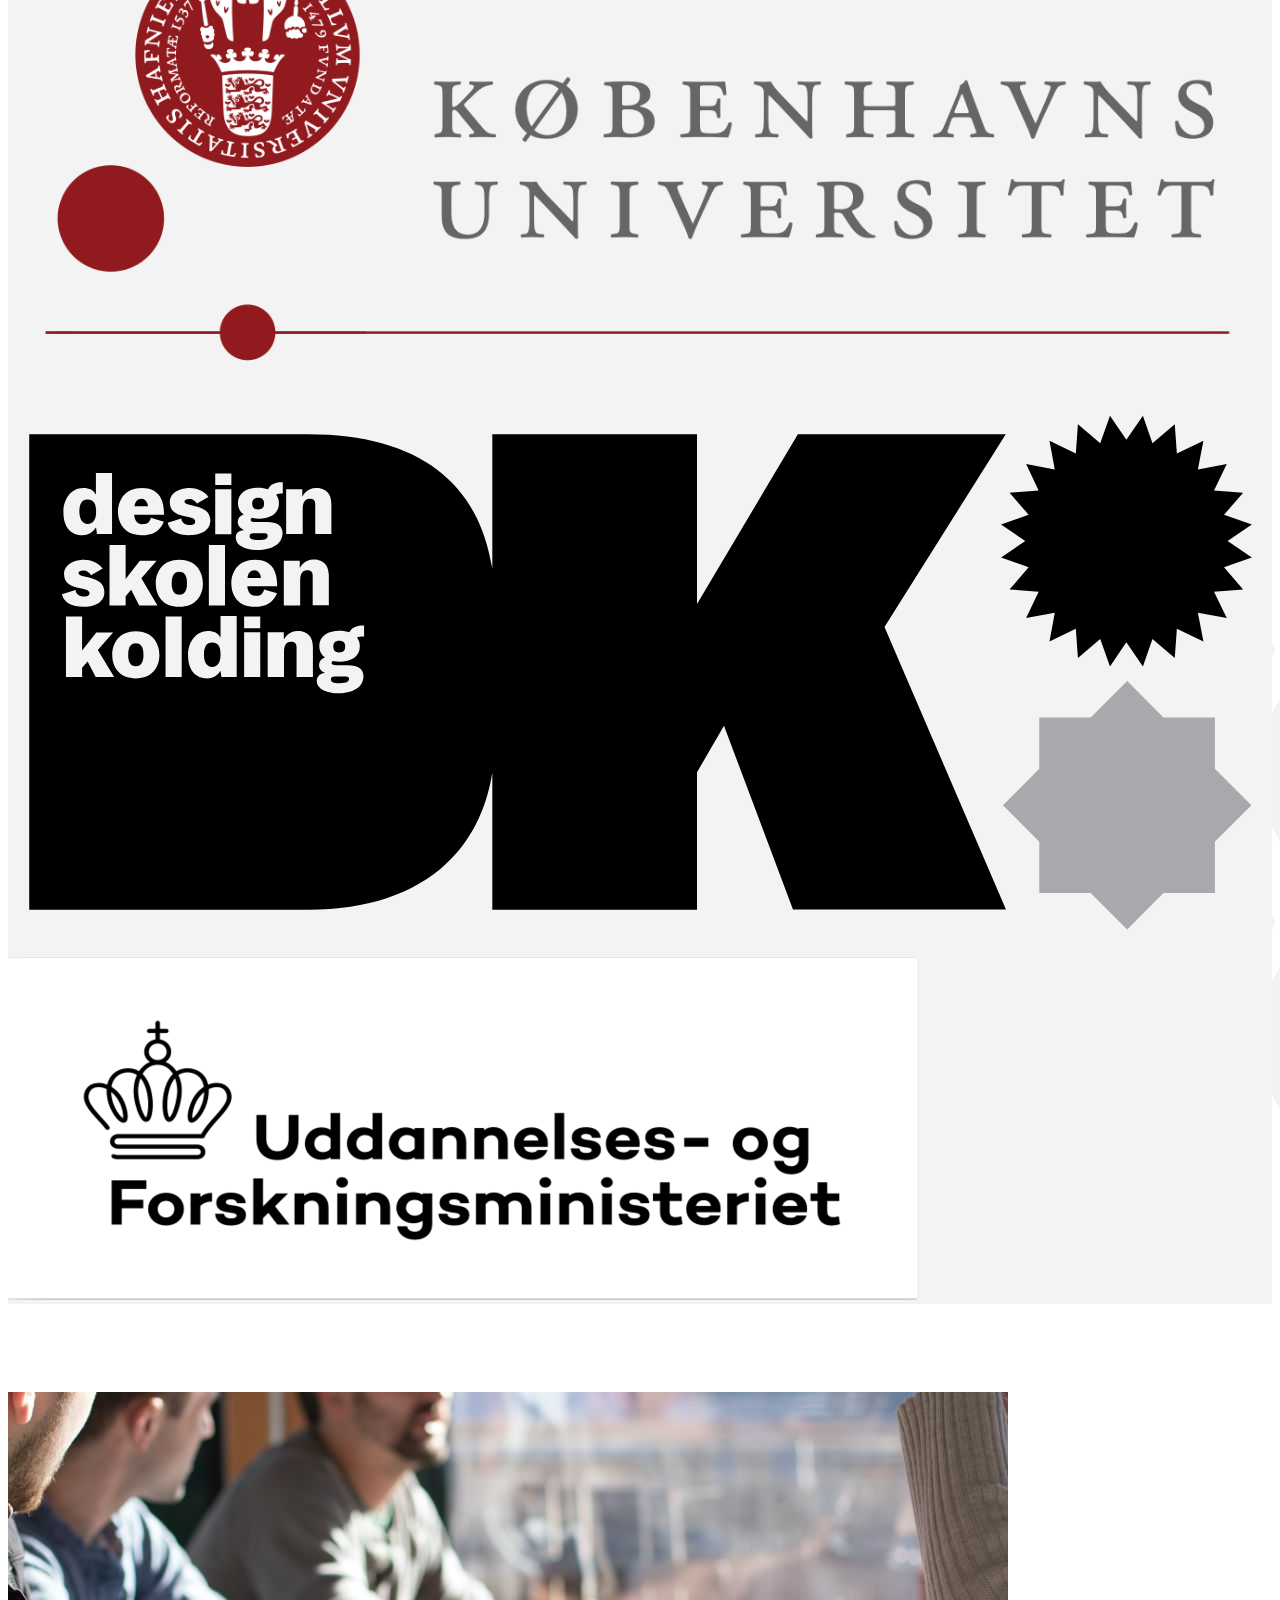
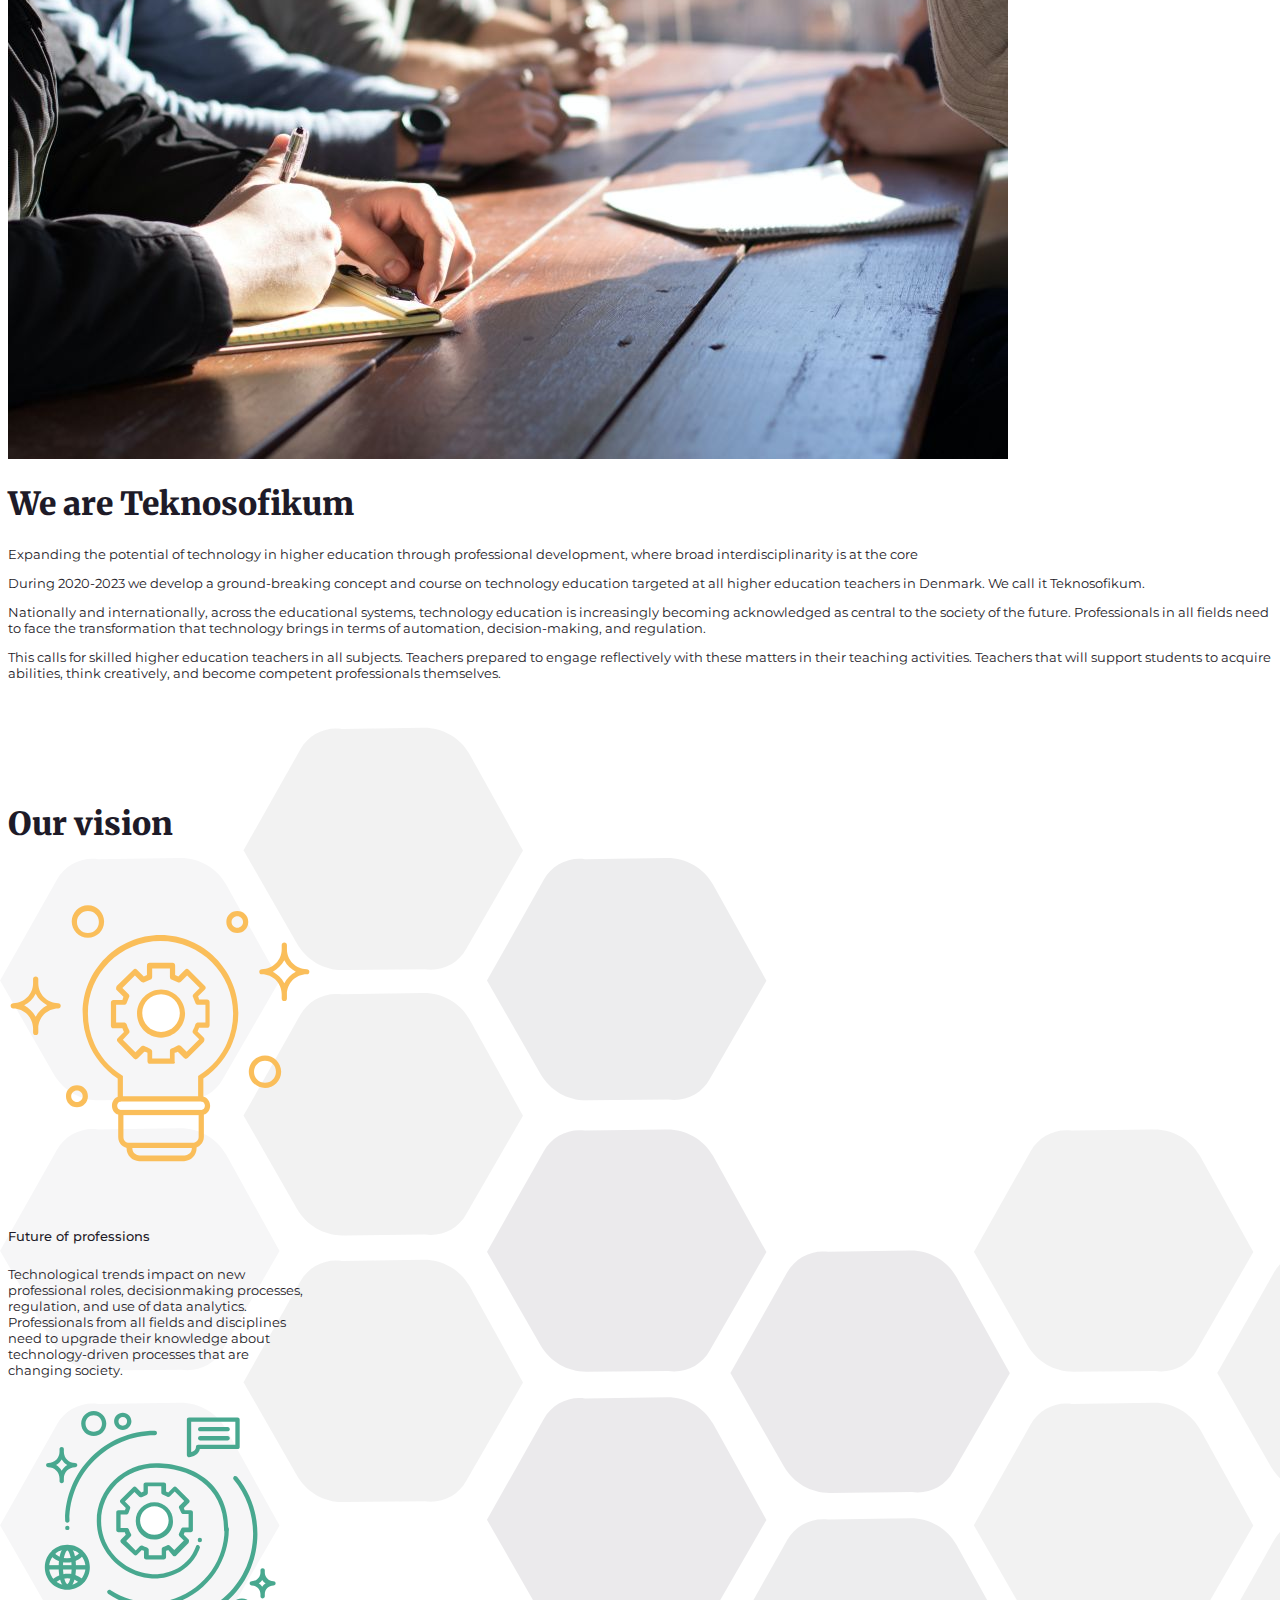
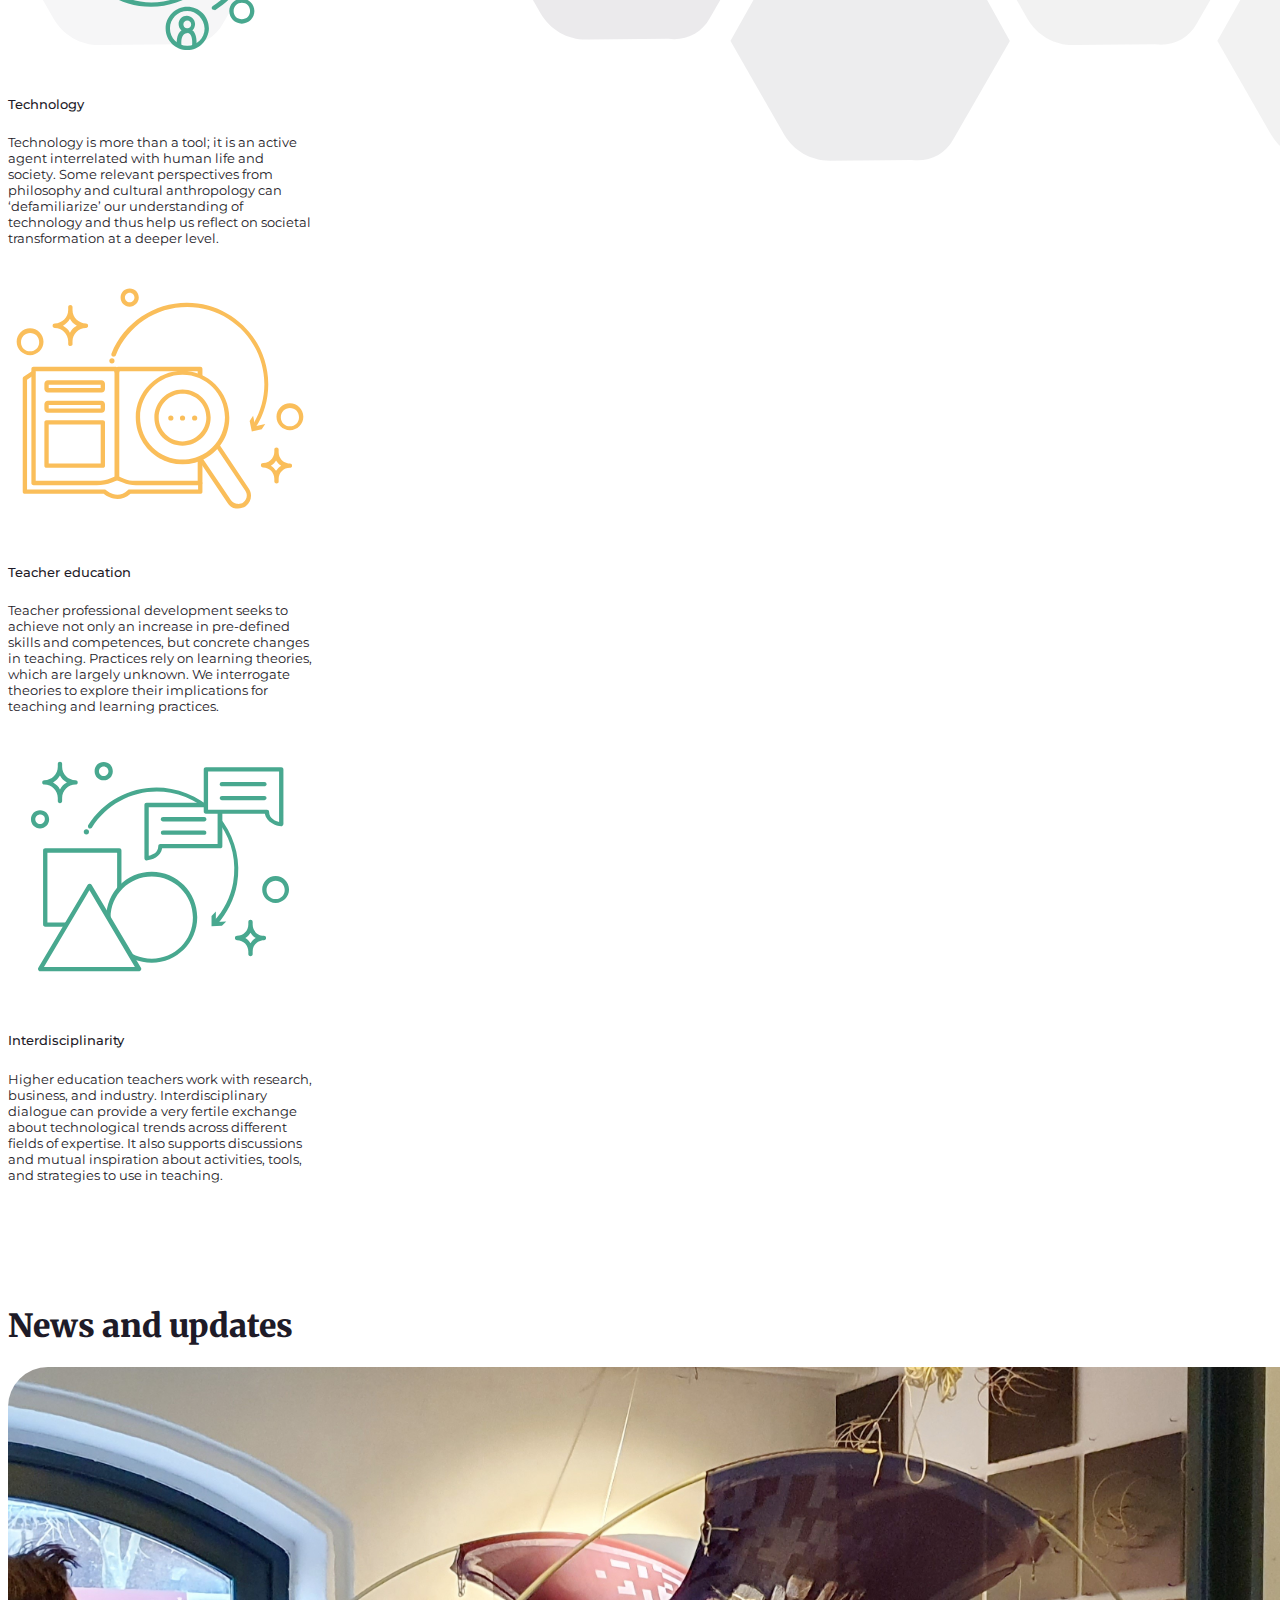
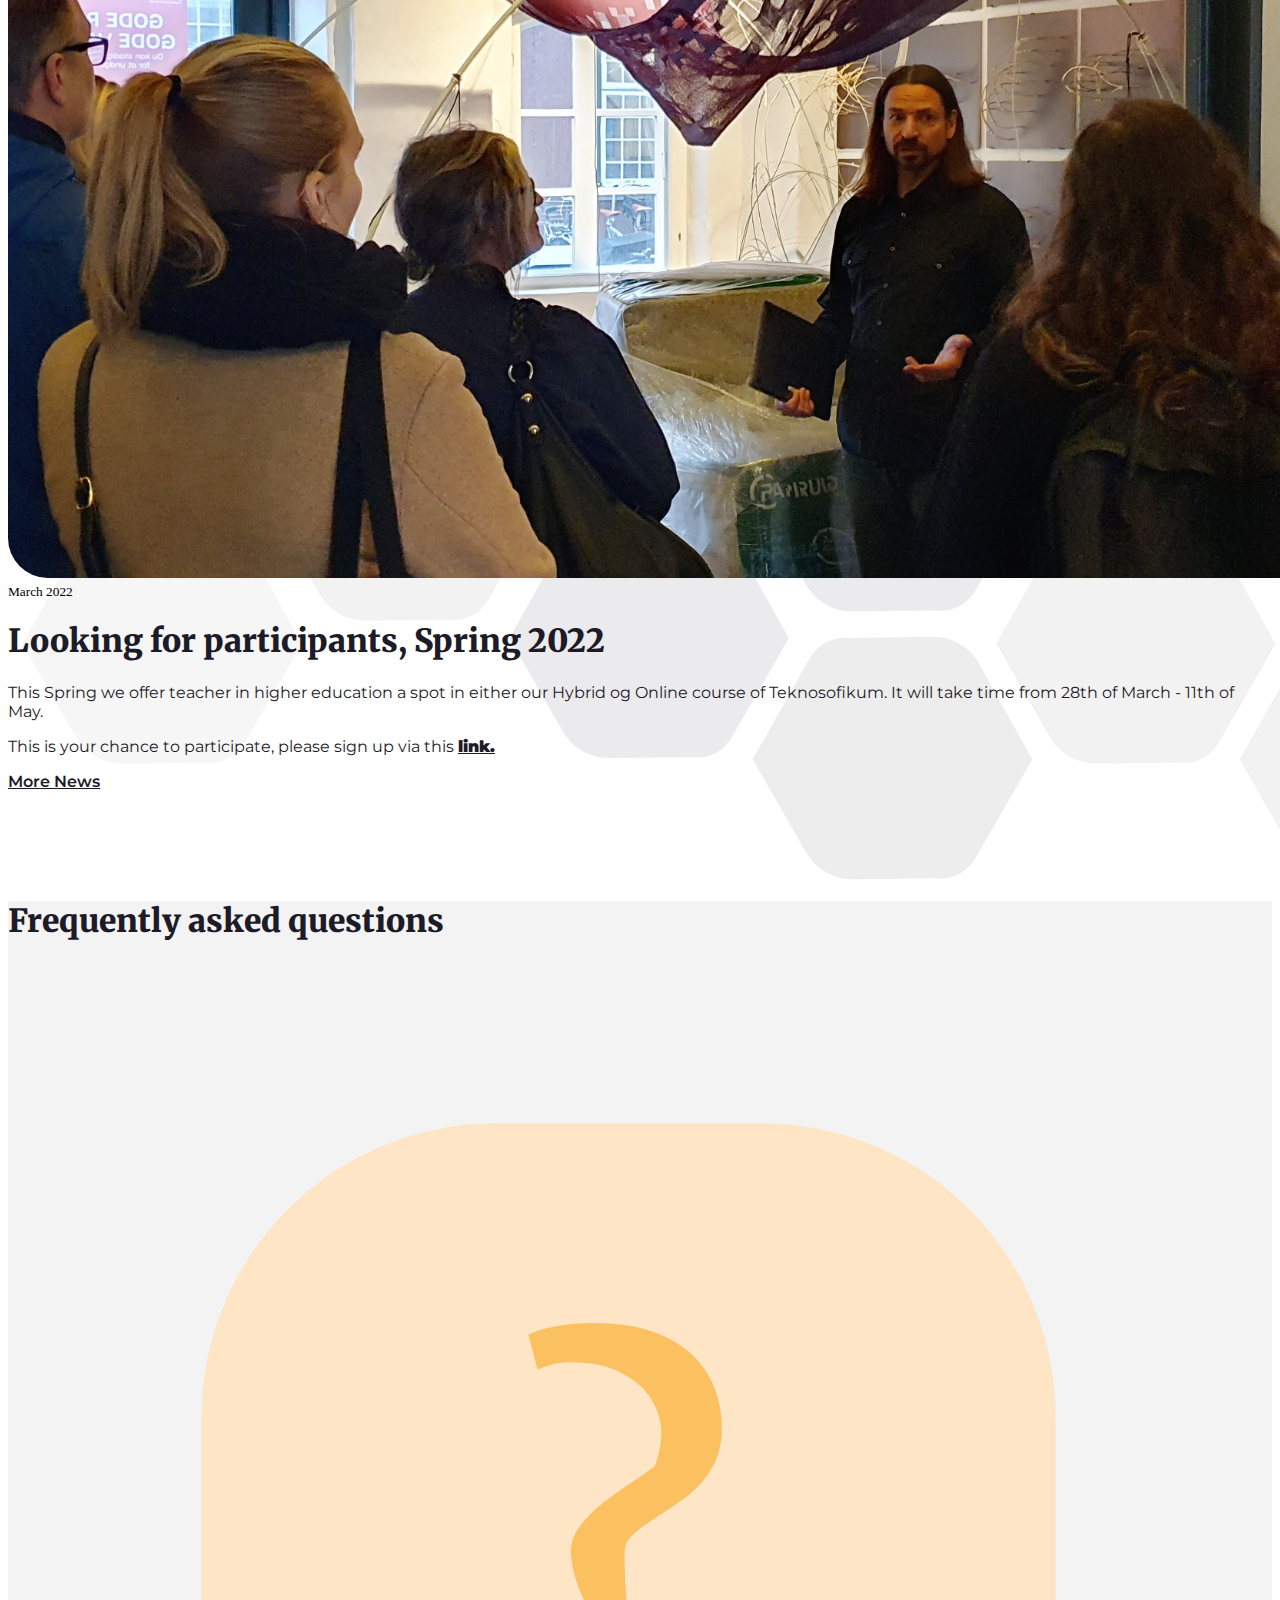
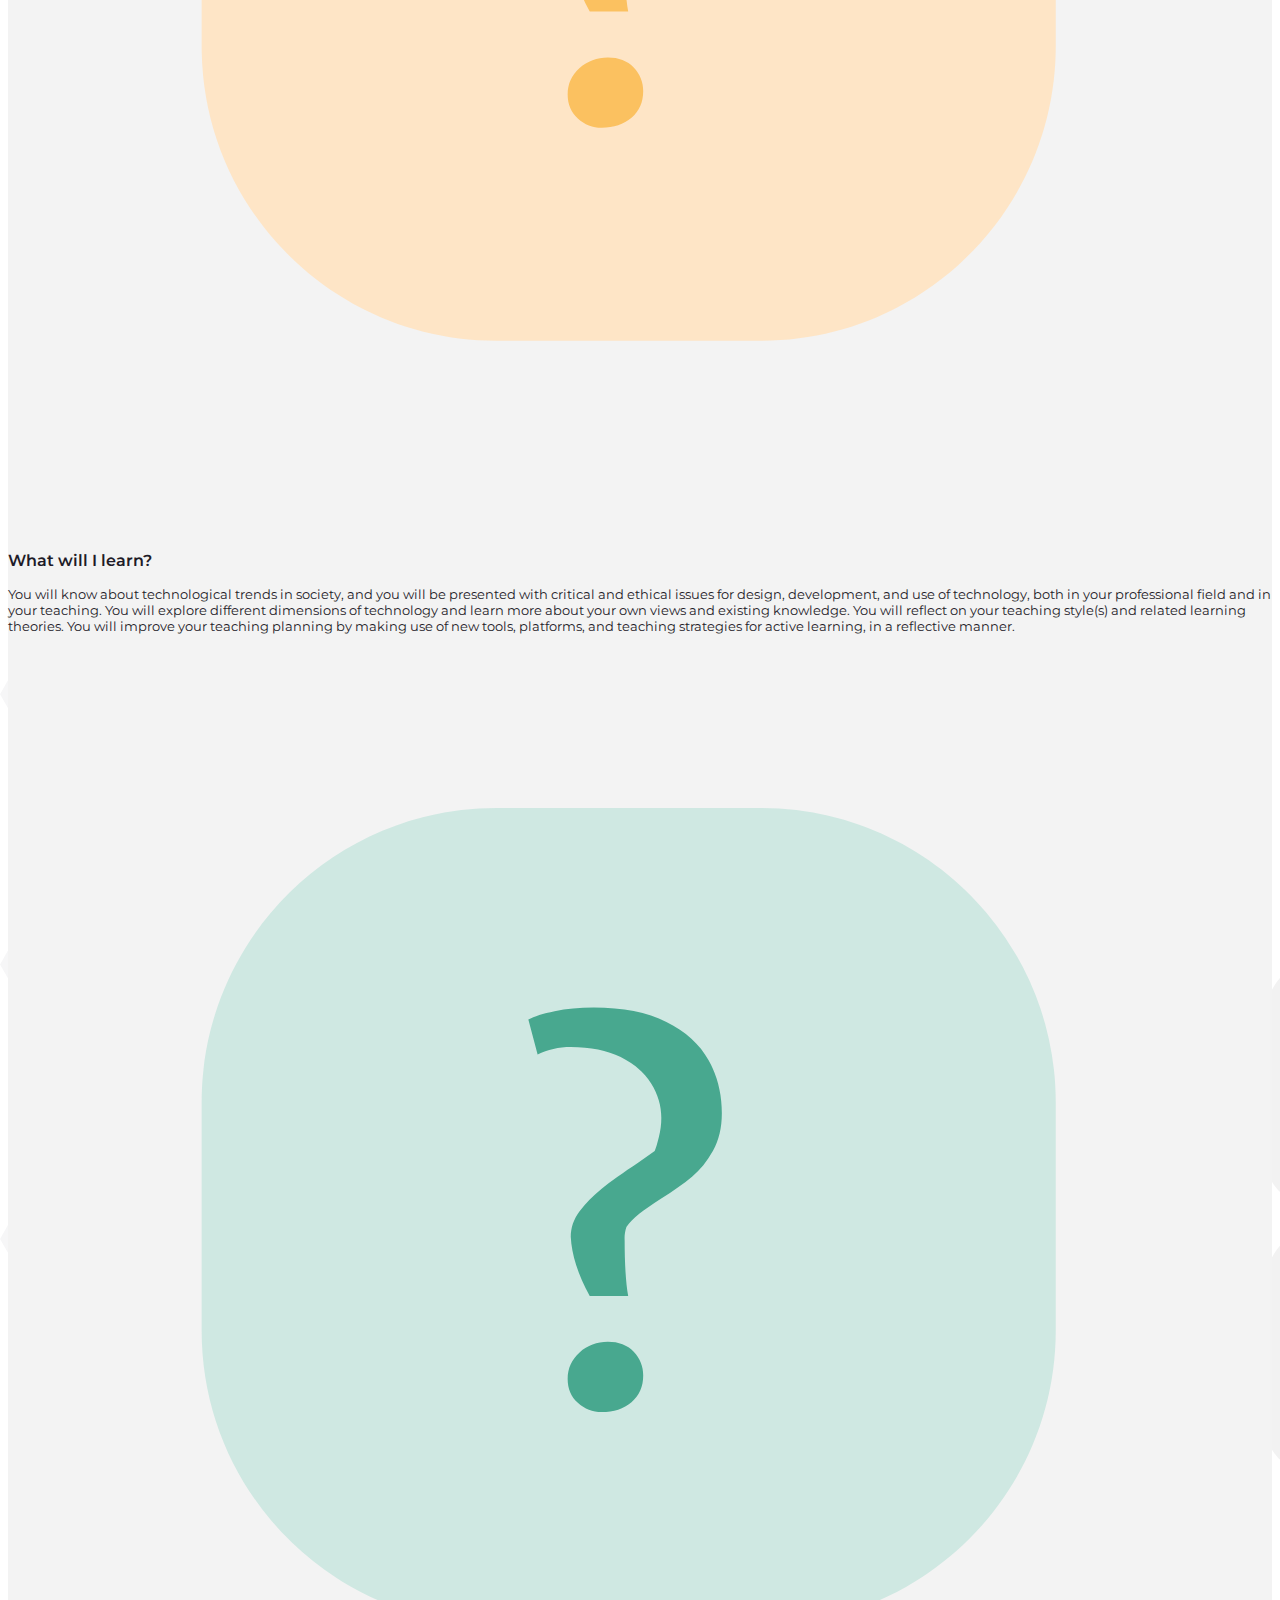
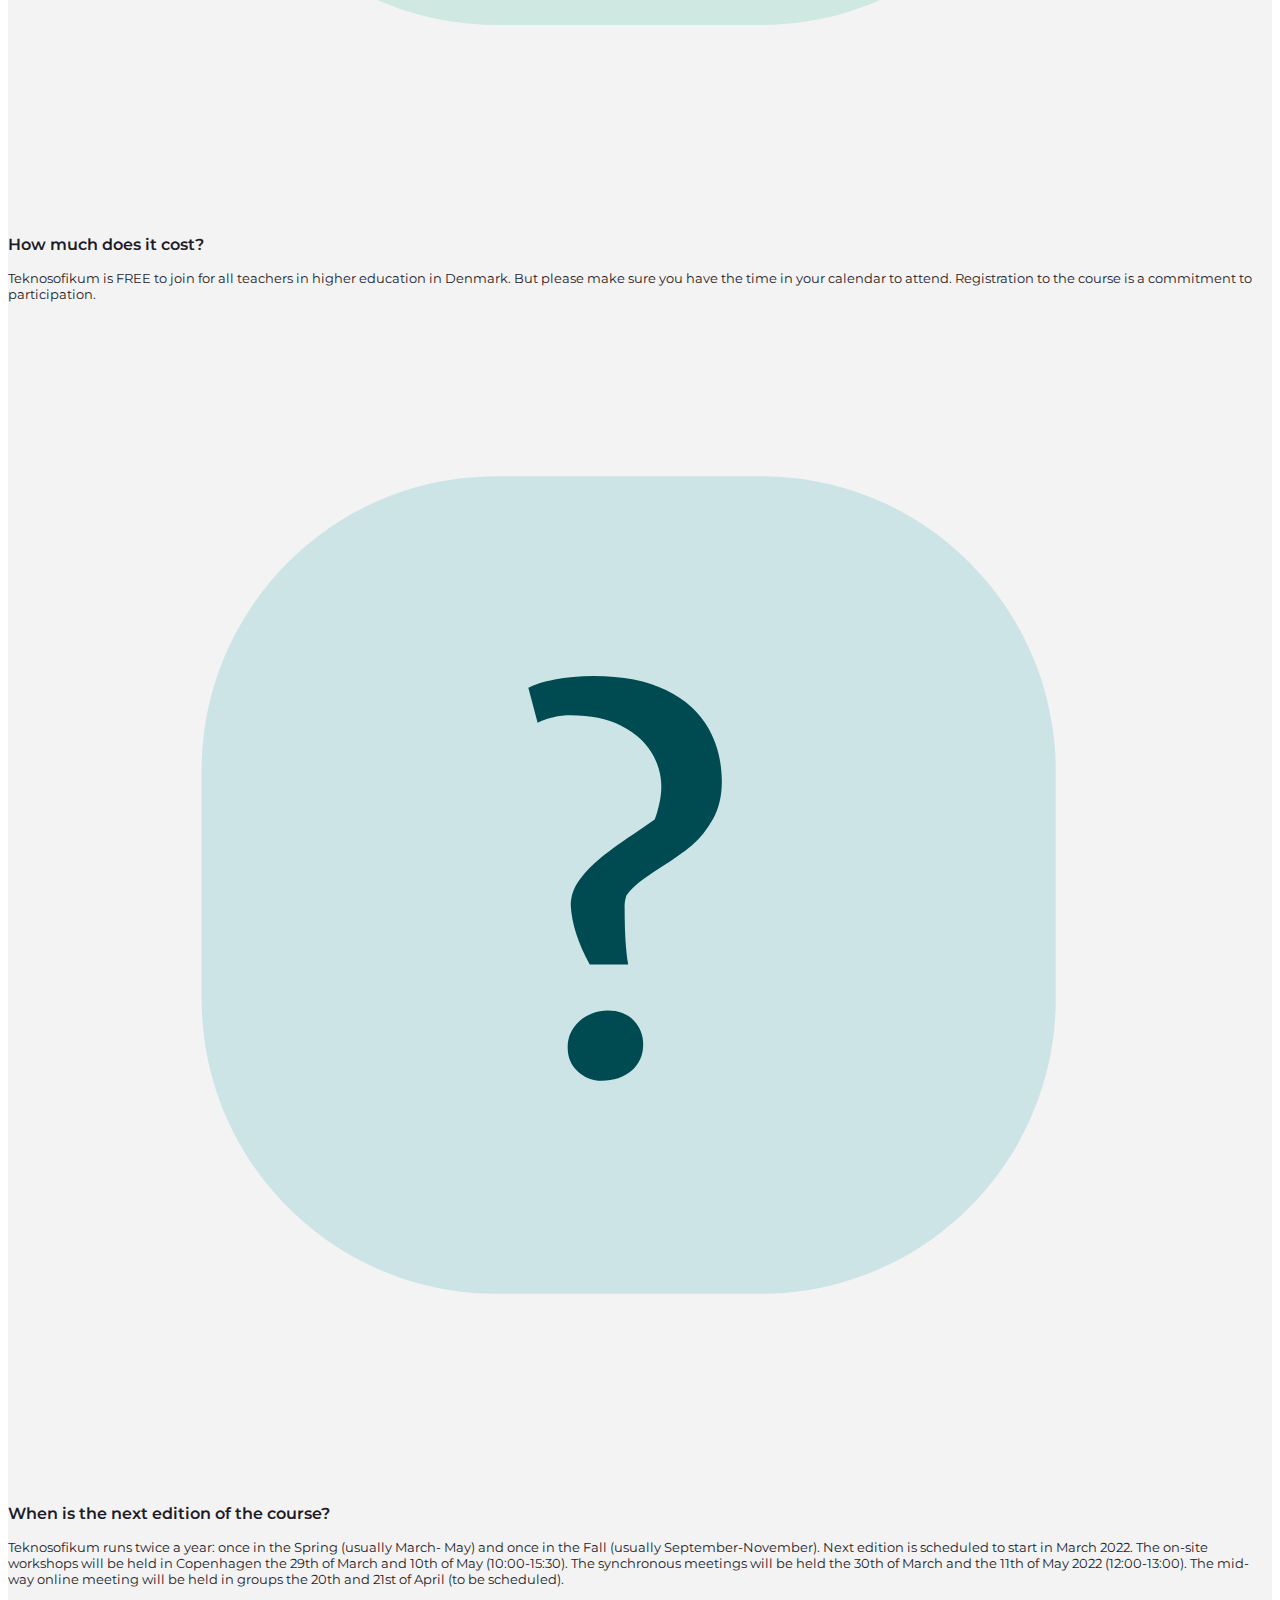
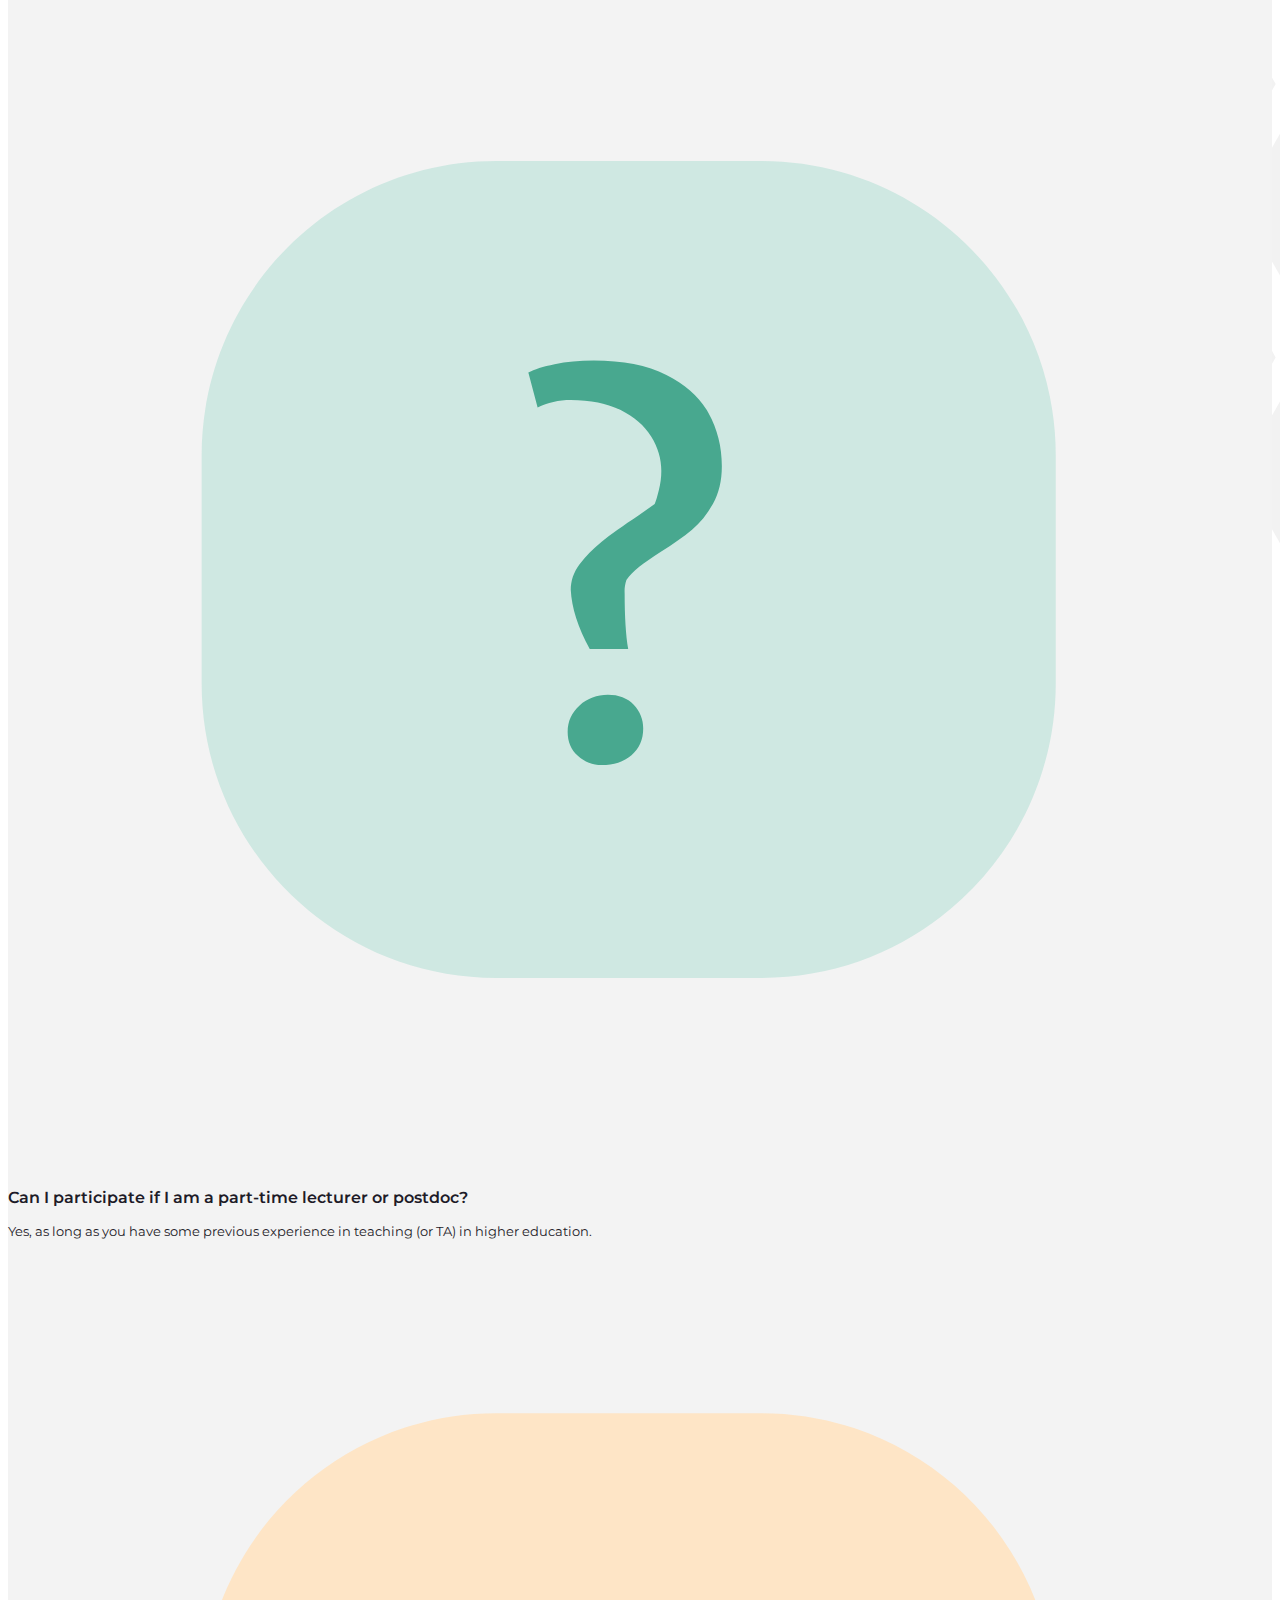
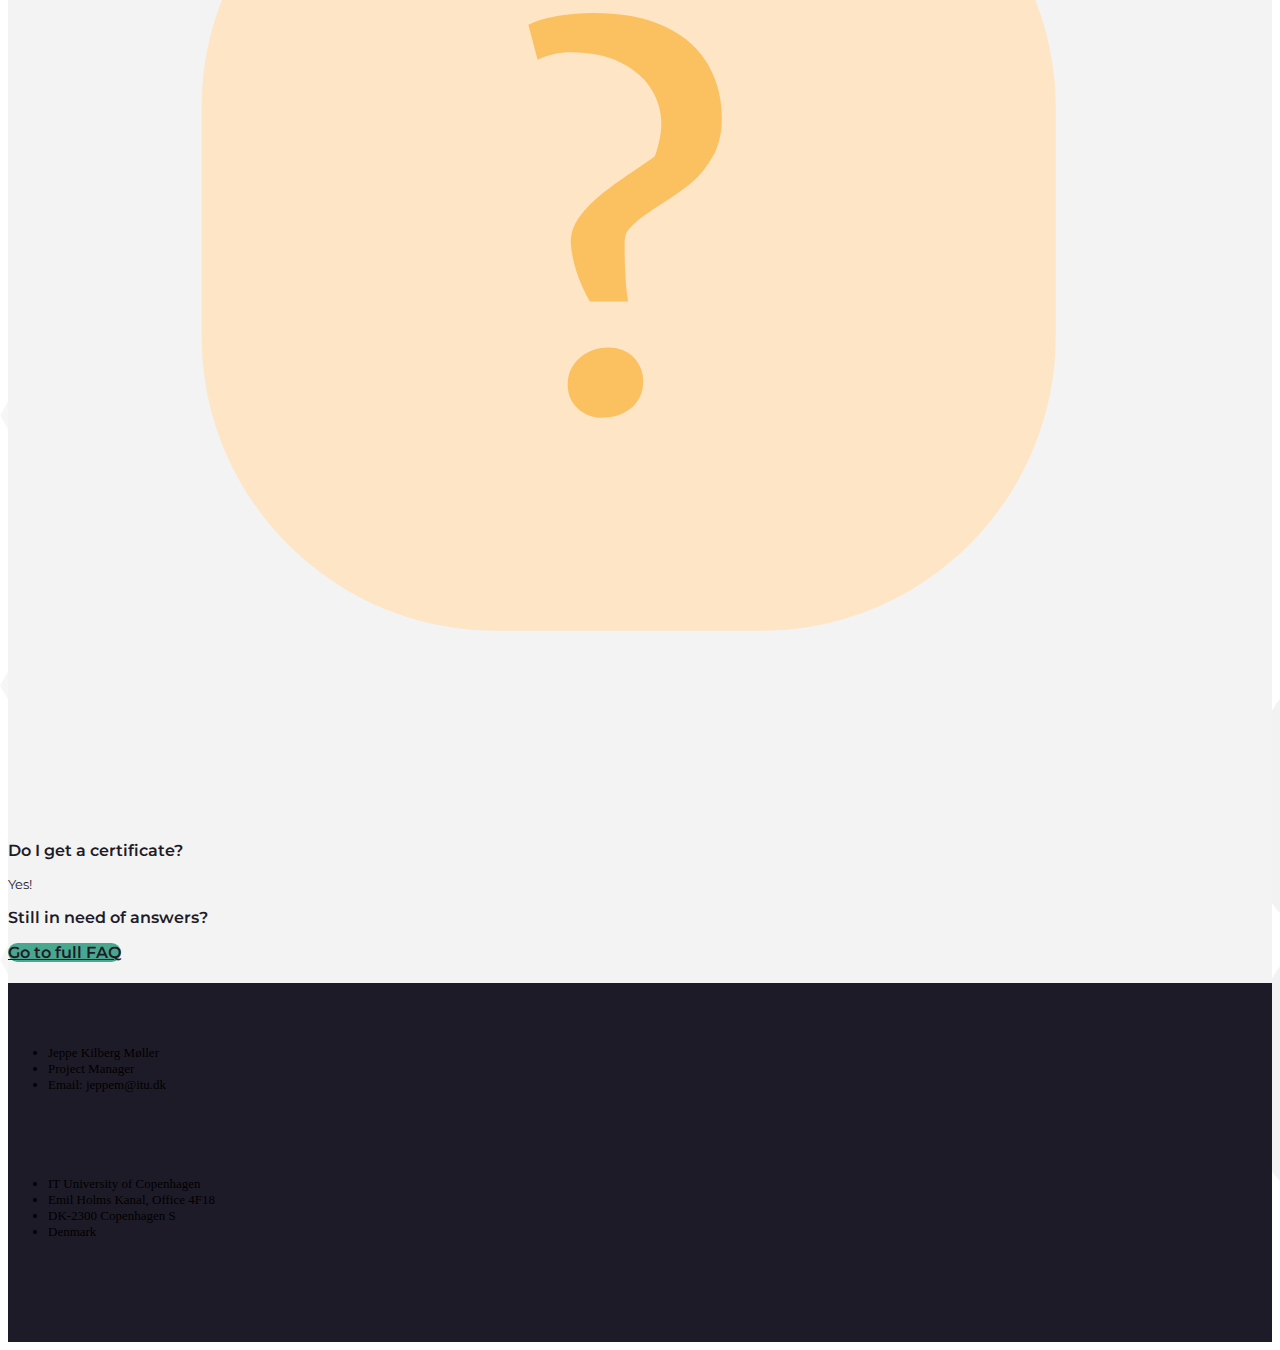
==== commit f7549adf: "Updated" ====
--- a/index.html
+++ b/index.html
@@ -11,27 +11,45 @@
     />
     <link rel="stylesheet" type="text/css" href="style.css" />
     <title>Teknosofikum</title>
+    <meta
+      name="description"
+      content="Professional development in technology education
+    Expanding the potential of technology in higher education through professional development, with interdisciplinarity at the core."
+    />
+    <meta name="twitter:card" content="summary_large_image" />
+    <meta name="twitter:title" content="Teknosofikum" />
+    <meta
+      name="twitter:description"
+      content="Professional development in technology education
+    Expanding the potential of technology in higher education through professional development, with interdisciplinarity at the core."
+    />
+    <meta name="twitter:site" content="@teknosofikum" />
+    <meta
+      name="twitter:image"
+      content="https://www.teknosofikum.dk/pics/Front%20Page/Header%20Billede.jpg"
+    />
+    <meta name="twitter:creator" content="@teknosofikum" />
     <!-- add icon link -->
-    <link rel = "icon" href = 
-    "/pics/Logo.png" 
-            type = "image/x-icon">
+    <link rel="icon" href="/pics/Logo.png" type="image/x-icon" />
   </head>
   <body>
     <!-- Navbar -->
     <nav class="navbar navbar-expand-lg navbar-light">
       <div class="container">
-        <a class="navbar-brand" href="index.html"
-          ><img
+        <div class="navbar-brand">
+          <img
             src="/pics/Logo-w-Logotype.png"
             class="img-fluid d-none d-md-block"
             style="width: 10rem"
-            alt="logo" />
+            alt="logo"
+          />
           <img
             src="/pics/Logo.png"
             class="img-fluid d-md-none"
             style="width: 3rem"
             alt="logo"
-        /></a>
+          />
+        </div>
         <button
           class="navbar-toggler"
           type="button"
@@ -84,14 +102,14 @@
         <div class="row justify-content-between align-items-center gx-5">
           <div class="col-sm-6">
             <h1>
-              Professional development in
-              <span class="light-green">technology</span>
-              <span class="orange">education</span>
+              Professional Development in
+              <span class="light-green">Technology</span>
+              <span class="orange">Education</span>
             </h1>
             <p class="mt-3">
               Expanding the potential of technology in higher education through
-              professional development, where broad interdisciplinarity is at
-              the core.
+              professional development, where interdisciplinarity is at the
+              core.
             </p>
             <a
               class="btn btn-warning text-light mb-5 mt-3 rounded-edges px-4"
@@ -109,23 +127,23 @@
               <div class="carousel-inner">
                 <div class="carousel-item active">
                   <img
-                    src="/pics/Front Page/Header Billede.jpg"
+                    src="pics/Front Page/Header Billede.jpg"
                     class="d-block w-100"
                     alt="Group of people"
                   />
                 </div>
                 <div class="carousel-item">
                   <img
-                    src="/pics/Front Page/header1.jpg"
+                    src="pics/Front Page/header1.jpg"
                     class="d-block w-100"
-                    alt="woman working at computer"
+                    alt="Group of people"
                   />
                 </div>
                 <div class="carousel-item">
                   <img
-                    src="/pics/Front Page/header2.jpg"
+                    src="pics/Front Page/header2.jpg"
                     class="d-block w-100"
-                    alt="woman pitching idea for group of people"
+                    alt="Group of people"
                   />
                 </div>
               </div>
@@ -161,8 +179,13 @@
     <!--Partners logos -->
     <section>
       <div class="container-fluid">
-        <a href="partners.html#partners">
-          <div class="row justify-content-evenly align-items-center p-4 grey-bg">
+        <a
+          href="partners.html#partners"
+          aria-label="link to about the partners site"
+        >
+          <div
+            class="row justify-content-evenly align-items-center p-4 grey-bg"
+          >
             <div class="col-sm-6 col-md-2">
               <img
                 src="/pics/Team & Partners/Partner Logoer/ITU_logo_DK eps.svg"
@@ -255,7 +278,10 @@
         </div>
 
         <div class="row mt-5 justify-content-evenly text-center">
-          <div class="card rounded-edges shadow col-md-6 mb-3" style="width: 19rem">
+          <div
+            class="card rounded-edges shadow col-md-6 mb-3"
+            style="width: 19rem"
+          >
             <img
               src="/pics/About/Piktogrammer/Future of Professions.svg"
               class="card-img-top h-50 p-4"
@@ -272,7 +298,10 @@
               </p>
             </div>
           </div>
-          <div class="card rounded-edges shadow col-md-6 mb-3" style="width: 19rem">
+          <div
+            class="card rounded-edges shadow col-md-6 mb-3"
+            style="width: 19rem"
+          >
             <img
               src="/pics/About/Piktogrammer/Technology.svg"
               class="card-img-top h-50 p-4"
@@ -289,7 +318,10 @@
               </p>
             </div>
           </div>
-          <div class="card rounded-edges shadow col-md-6 mb-3" style="width: 19rem">
+          <div
+            class="card rounded-edges shadow col-md-6 mb-3"
+            style="width: 19rem"
+          >
             <img
               src="/pics/About/Piktogrammer/Teacher Education.svg"
               class="card-img-top h-50 p-4"
@@ -306,7 +338,10 @@
               </p>
             </div>
           </div>
-          <div class="card rounded-edges shadow col-md-6 mb-3" style="width: 19rem">
+          <div
+            class="card rounded-edges shadow col-md-6 mb-3"
+            style="width: 19rem"
+          >
             <img
               src="/pics/About/Piktogrammer/Interdisciplinary.svg"
               class="card-img-top h-50 p-4"
@@ -335,40 +370,30 @@
           </div>
         </div>
 
-        <div class="row shadow g-0 rounded-edges bg-light">
-              <div class="col-md-6">
-                <img
-                  src="/pics/News/Event-Magda-600x420.png"
-                  class="img-fluid pic-round-edge-left"
-                  alt="photo of Magda"
-                />
-              </div>
-              <div class="col-md-6">
-                    <small class="text-muted mx-5">August 2021</small>
-                  <a href="news.html" class="text-decoration-none text-dark"><h1 class="mt-3 mx-5">New paper out!</h1></a>
-                  <p class="mx-5">
-                    Magda Pischetola’s paper ‘Teacher professional development
-                    in higher education and the Teknosofikum project’ is now
-                    publicly available for reading and distribution. It gives an
-                    insight on the theoretical background of Teknosofikum and
-                    adress the data from the first prototype of Teknosofikum.
-                  </p>
-                  <p class="mx-5">
-                    Keywords: Technology education, higher education, teacher
-                    professional development.
-                  </p>
-
-                  <p class="mx-5">
-                    <a
-                      href="https://learningtech.laeremiddel.dk/laes-learning-tech/learning-tech-10/teacher-professional-development-in-higher-education-and-the-teknosofikum-project/"
-                      class="text-decoration-none text-dark"
-                    >
-                      
-                      Teacher professional development in higher education and
-                      the Teknosofikum project – Learning Tech (laeremiddel.dk)
-                    </a>
-                  </p>
-                  </div>               
+        <div class="row shadow g-0 rounded-edges bg-light mb-4">
+          <div class="col-md-6">
+            <img
+              src="/pics/News/teknosofikum_teched_teaching_participants2.jpg"
+              class="img-fluid pic-round-edge-left"
+              alt="photo of Teknosofikum participants"
+            />
+          </div>
+          <div class="col-md-6">
+            <small class="mx-5">March 2022</small>
+            <h1 class="mt-3 mx-5">Looking for participants, Spring 2022</h1>
+            <p class="mx-5">
+              This Spring we offer teacher in higher education a spot in either
+              our Hybrid og Online course of Teknosofikum. It will take time
+              from 28th of March - 11th of May.
+            </p>
+            <p class="mx-5">
+              This is your chance to participate, please sign up via this
+              <a
+                href="https://www.teknosofikum.dk/participate.html#participate"
+                class="text-decoration-none text-dark"
+                ><b>link.</b></a
+              >
+            </p>
           </div>
         </div>
         <div class="row justify-content-center">
@@ -376,7 +401,7 @@
             class="btn btn-warning text-light col-sm-2 my-5 rounded-edges px-5"
             href="news.html"
             role="button"
-            >Læs flere nyheder</a
+            >More News</a
           >
         </div>
       </div>
@@ -392,65 +417,91 @@
 
         <div class="row align-items-start justify-content-evenly">
           <div class="col-sm-4">
-            <img src="/pics/Front Page/Gul.svg" class="w-25" alt="yellow questionmark">
+            <img
+              src="/pics/Front Page/Gul.svg"
+              class="w-25"
+              alt="yellow questionmark"
+            />
             <p class="small-headline">What will I learn?</p>
             <p class="small-text">
-              You will know about technological trends in society, and you
-                  will be presented with critical and ethical issues for design,
-                  development, and use of technology, both in your professional
-                  field and in your teaching. You will explore different
-                  dimensions of technology and learn more about your own views
-                  and existing knowledge. You will reflect on your teaching
-                  style(s) and related learning theories. You will improve your
-                  teaching planning by making use of new tools, platforms, and
-                  teaching strategies for active learning, in a reflective
-                  manner.
+              You will know about technological trends in society, and you will
+              be presented with critical and ethical issues for design,
+              development, and use of technology, both in your professional
+              field and in your teaching. You will explore different dimensions
+              of technology and learn more about your own views and existing
+              knowledge. You will reflect on your teaching style(s) and related
+              learning theories. You will improve your teaching planning by
+              making use of new tools, platforms, and teaching strategies for
+              active learning, in a reflective manner.
             </p>
           </div>
           <div class="col-sm-4">
-            <img src="/pics/Front Page/Blågrøn lys.svg" class="w-25" alt="green questionmark">
+            <img
+              src="/pics/Front Page/Blågrøn lys.svg"
+              class="w-25"
+              alt="green questionmark"
+            />
             <p class="small-headline">How much does it cost?</p>
             <p class="small-text">
-              Teknosofikum is FREE to join for all teachers in higher
-                  education in Denmark. But please make sure you have the time
-                  in your calendar to attend. Registration to the course is a
-                  commitment to participation.
+              Teknosofikum is FREE to join for all teachers in higher education
+              in Denmark. But please make sure you have the time in your
+              calendar to attend. Registration to the course is a commitment to
+              participation.
             </p>
           </div>
           <div class="col-sm-4">
-            <img src="/pics/Front Page/Blå.svg" class="w-25" alt="blue questionmark">
-            <p class="small-headline">When is the next edition of the course?</p>
+            <img
+              src="/pics/Front Page/Blå.svg"
+              class="w-25"
+              alt="blue questionmark"
+            />
+            <p class="small-headline">
+              When is the next edition of the course?
+            </p>
             <p class="small-text">
-              Teknosofikum runs twice a year: once in the Spring (usually
-                  March- May) and once in the Fall (usually September-November).
-                  Next edition is scheduled to start in March 2022. The on-site
-                  workshops will be held in Copenhagen the 29th of March and
-                  10th of May (10:00-15:30). The synchronous meetings will be
-                  held the 30th of March and the 11th of May 2022 (12:00-13:00).
-                  The mid-way online meeting will be held in groups the 20th and
-                  21st of April (to be scheduled).
+              Teknosofikum runs twice a year: once in the Spring (usually March-
+              May) and once in the Fall (usually September-November). Next
+              edition is scheduled to start in March 2022. The on-site workshops
+              will be held in Copenhagen the 29th of March and 10th of May
+              (10:00-15:30). The synchronous meetings will be held the 30th of
+              March and the 11th of May 2022 (12:00-13:00). The mid-way online
+              meeting will be held in groups the 20th and 21st of April (to be
+              scheduled).
             </p>
           </div>
         </div>
         <div class="row align-items-start justify-content-evenly">
           <div class="col-sm-4">
-            <img src="/pics/Front Page/Blågrøn lys.svg" class="w-25" alt="blue-green questionmark">
-            <p class="small-headline">Can I participate if I am a part-time lecturer or postdoc?</p>
+            <img
+              src="/pics/Front Page/Blågrøn lys.svg"
+              class="w-25"
+              alt="blue-green questionmark"
+            />
+            <p class="small-headline">
+              Can I participate if I am a part-time lecturer or postdoc?
+            </p>
             <p class="small-text">
-              Yes, as long as you have some previous experience in teaching
-                  (or TA) in higher education.
+              Yes, as long as you have some previous experience in teaching (or
+              TA) in higher education.
             </p>
           </div>
           <div class="col-sm-4">
-            <img src="/pics/Front Page/Gul.svg" class="w-25" alt="yellow questionmark">
+            <img
+              src="/pics/Front Page/Gul.svg"
+              class="w-25"
+              alt="yellow questionmark"
+            />
             <p class="small-headline">Do I get a certificate?</p>
-            <p class="small-text">
-              We are working on it!
-            </p>
-          </div>
-          <div class="col-sm-3 offset-sm-1 text-center shadow rounded-edges mt-4 py-4">
+            <p class="small-text">Yes!</p>
+          </div>
+          <div
+            class="col-sm-3 offset-sm-1 text-center shadow rounded-edges mt-4 py-4"
+          >
             <p class="small-headline">Still in need of answers?</p>
-            <a class="btn green-bg text-light rounded-edges px-5" href="participate.html#faq" role="button"
+            <a
+              class="btn green-bg text-light rounded-edges px-5"
+              href="participate.html#faq"
+              role="button"
               >Go to full FAQ</a
             >
           </div>
@@ -460,7 +511,7 @@
       <div class="container-fluid mt-5 purple-bg text-light p-5">
         <div class="container">
           <div class="row justify-content-center">
-            <div class="col-sm-4 ">
+            <div class="col-sm-4">
               <h1 class="fs-3 text-light">Contact us</h1>
               <ul class="list-unstyled small-text">
                 <li>Jeppe Kilberg Møller</li>
@@ -482,7 +533,11 @@
               <a href="https://twitter.com/teknosofikum"
                 ><i class="bi fs-1 bi-twitter m-3 text-light d-block"></i
               ></a>
-              <a href="https://www.was.digst.dk/teknosofikum-dk" class="text-light text-small text-decoration-none">Tilgængelighedserklæring</a>
+              <a
+                href="https://www.was.digst.dk/teknosofikum-dk"
+                class="text-light text-small text-decoration-none"
+                >Tilgængelighedserklæring</a
+              >
             </div>
           </div>
         </div>
